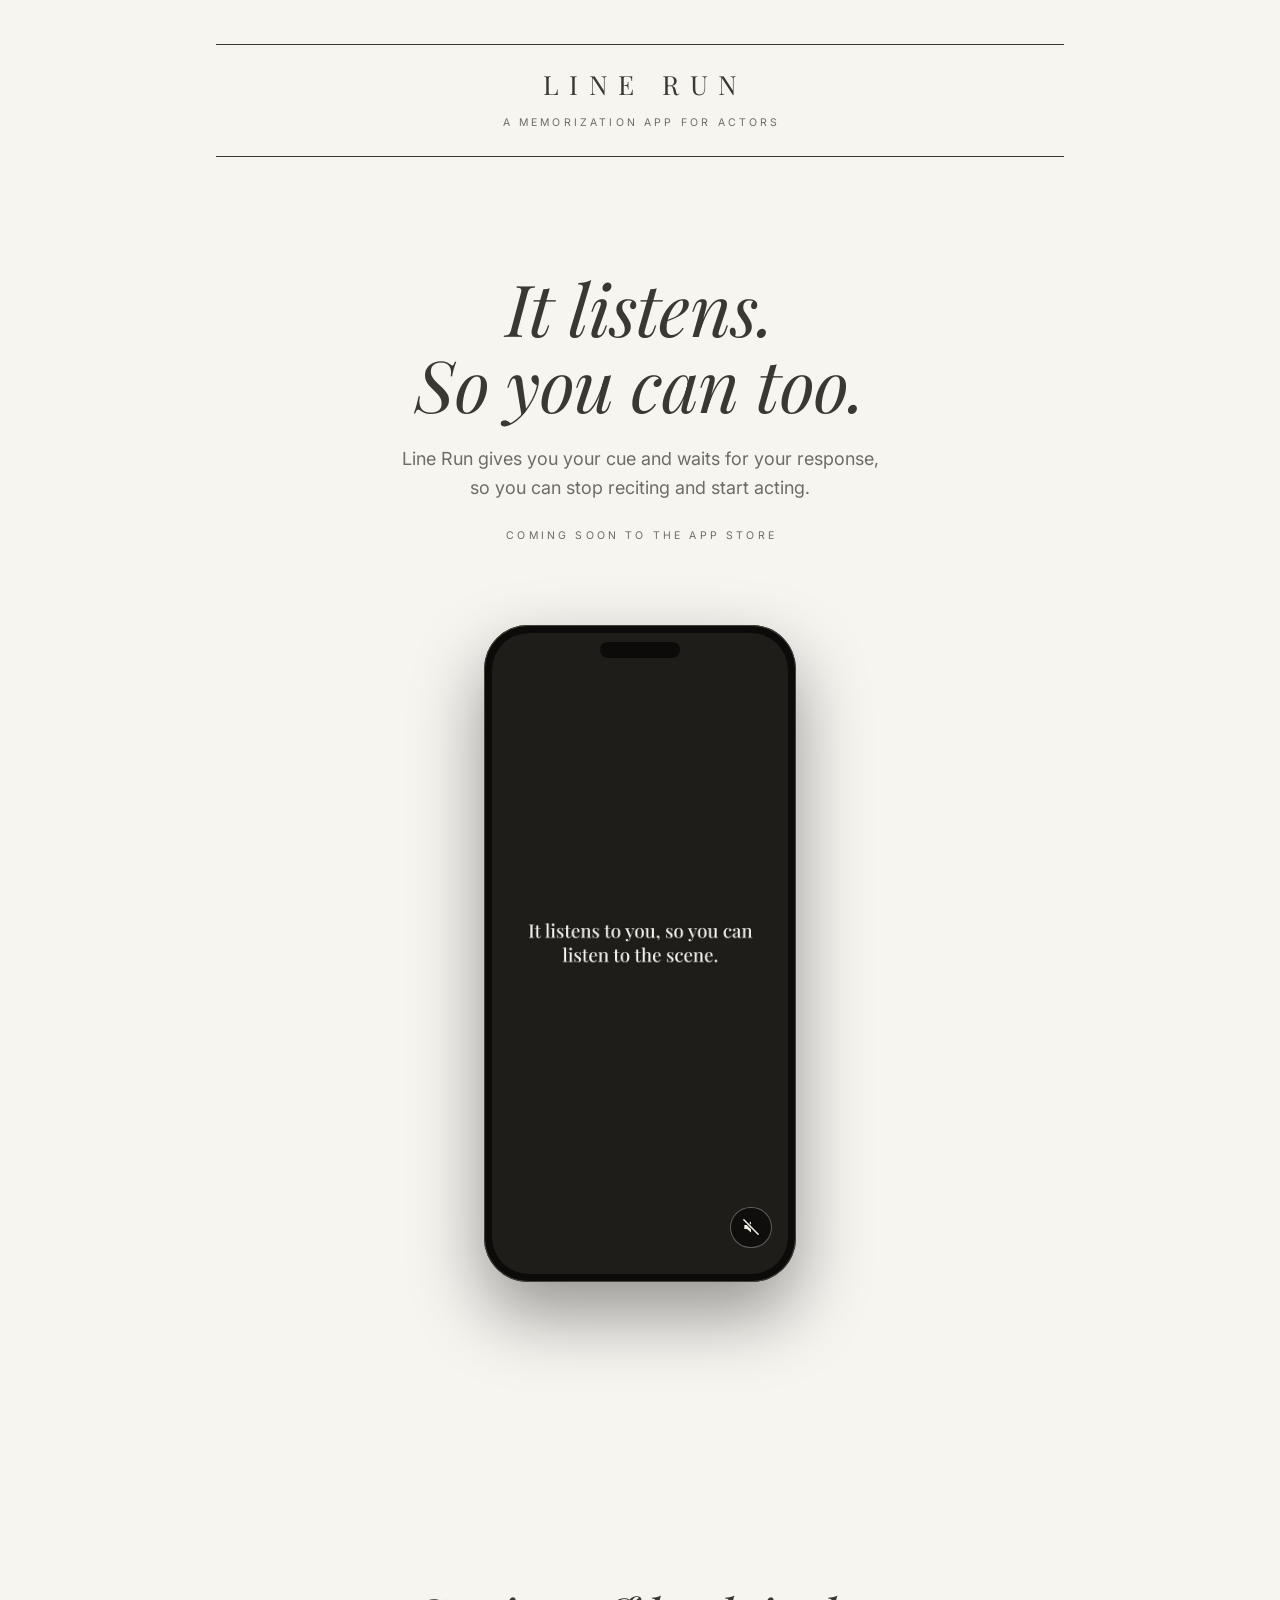
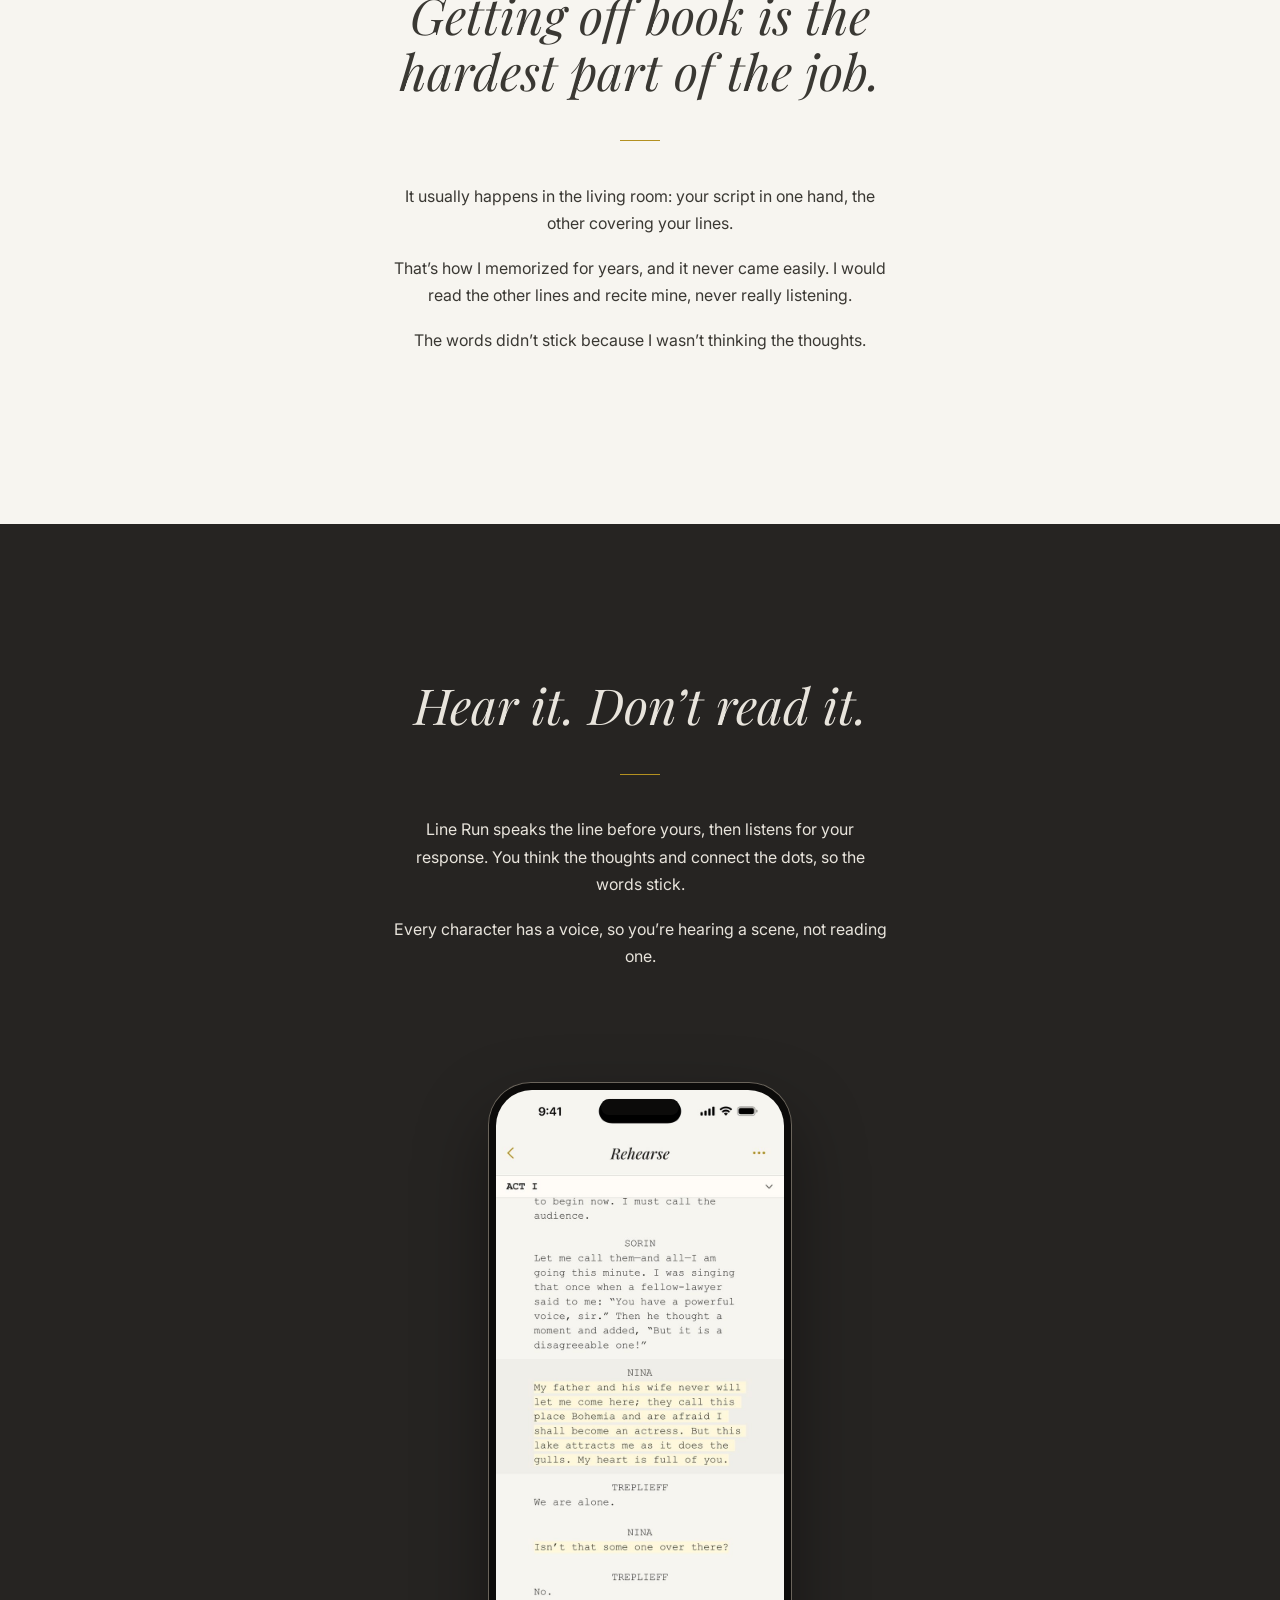
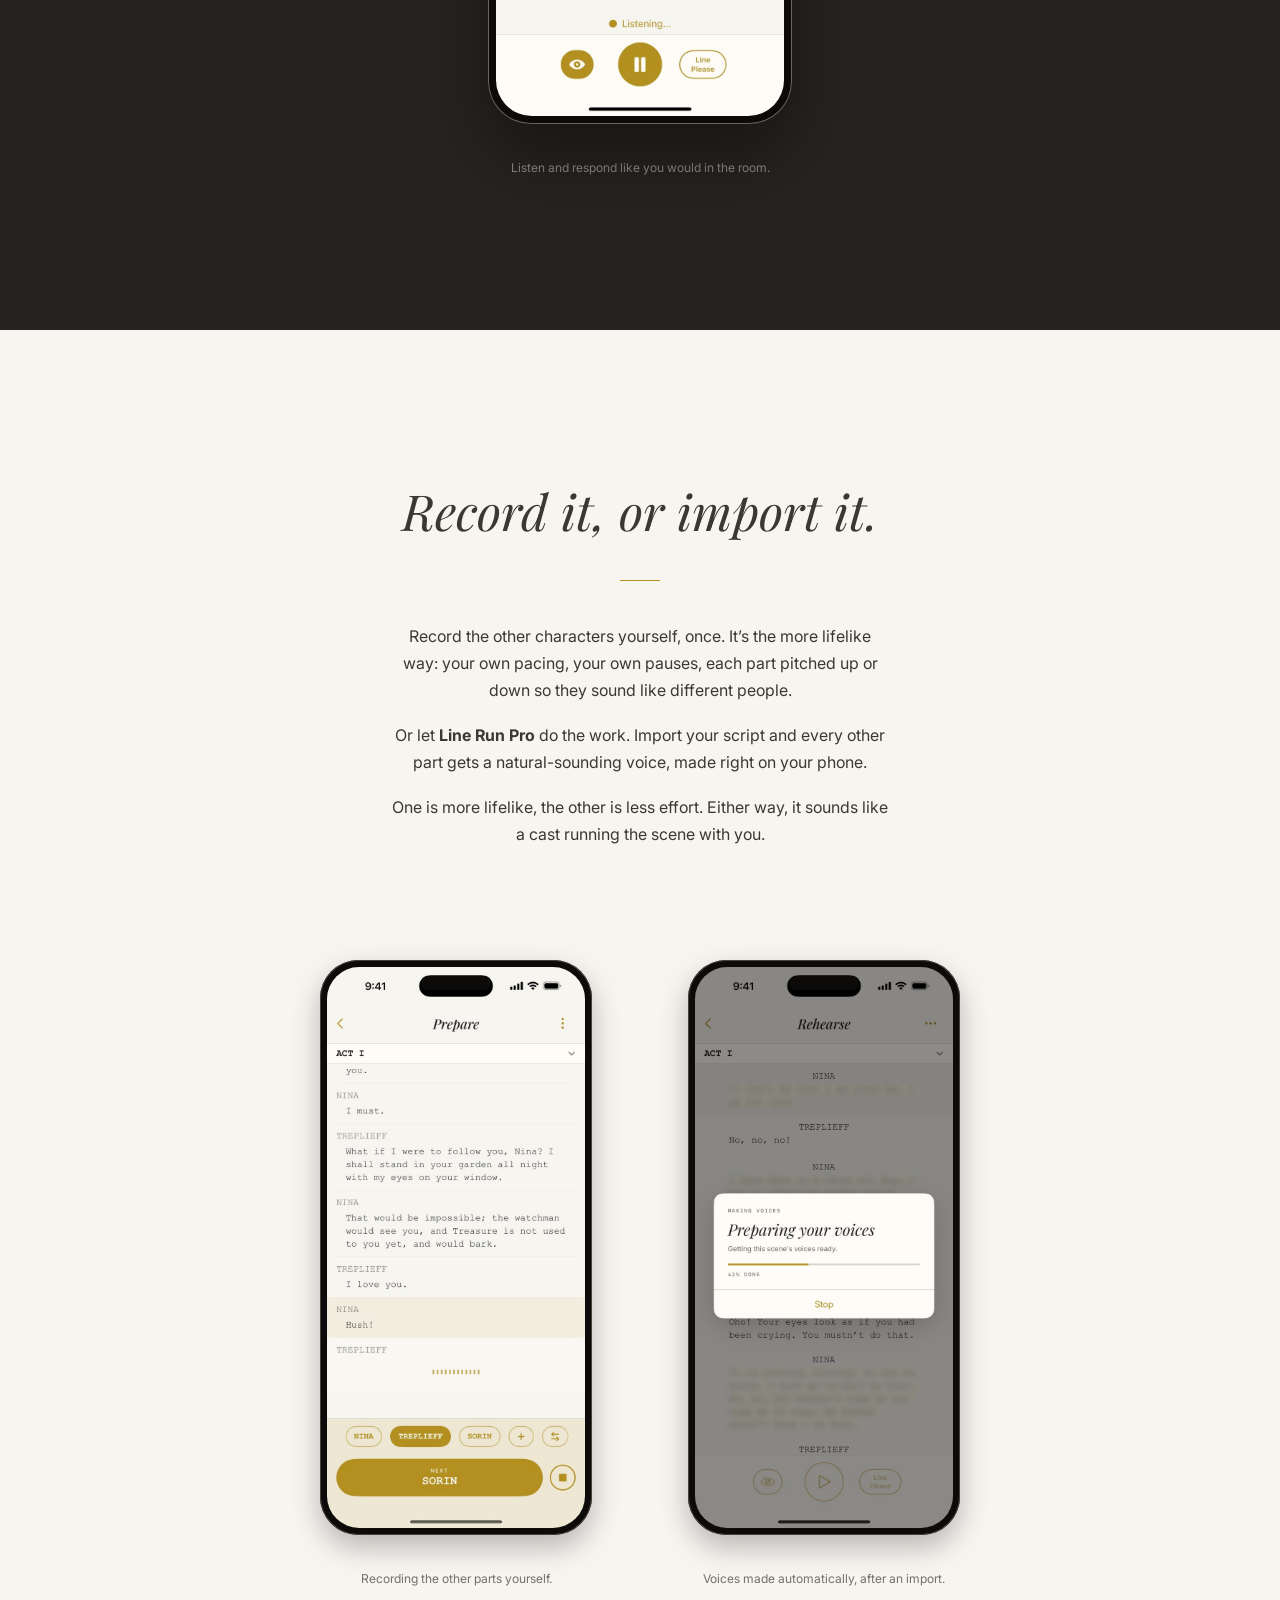
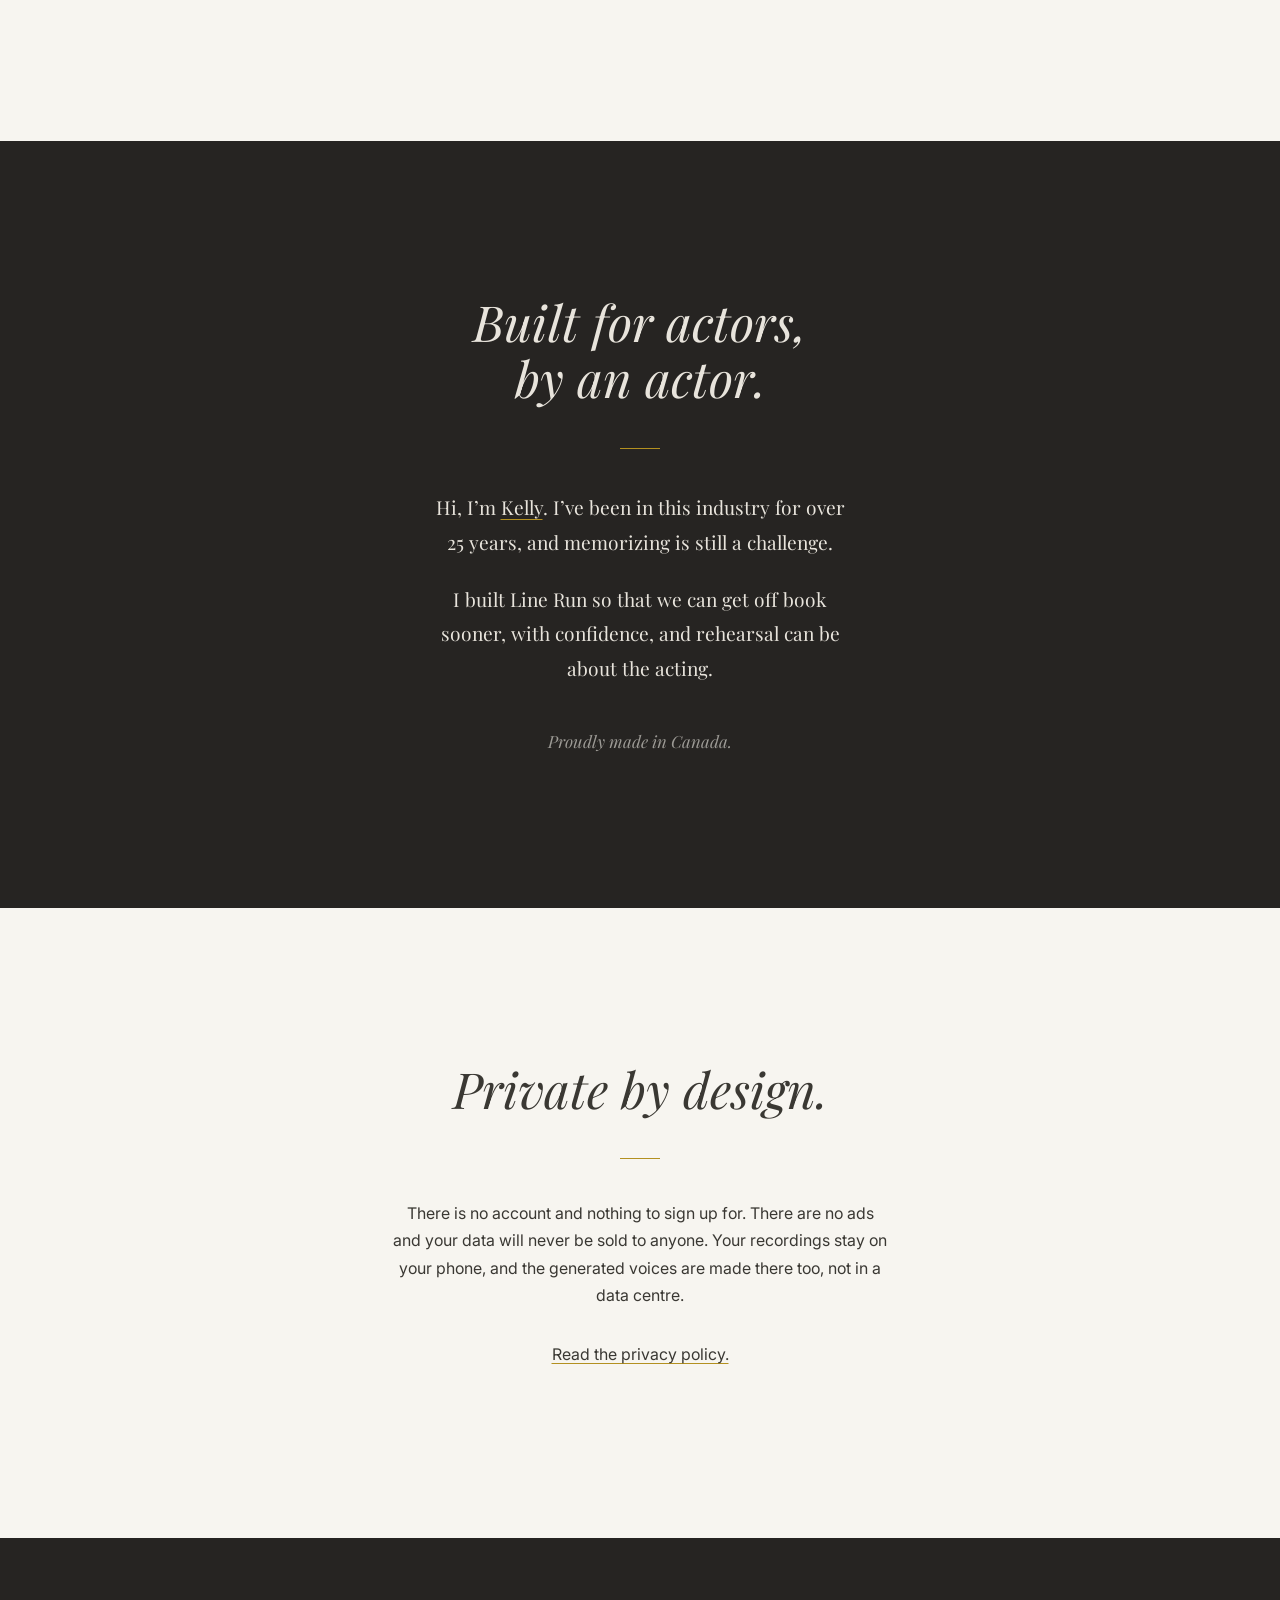
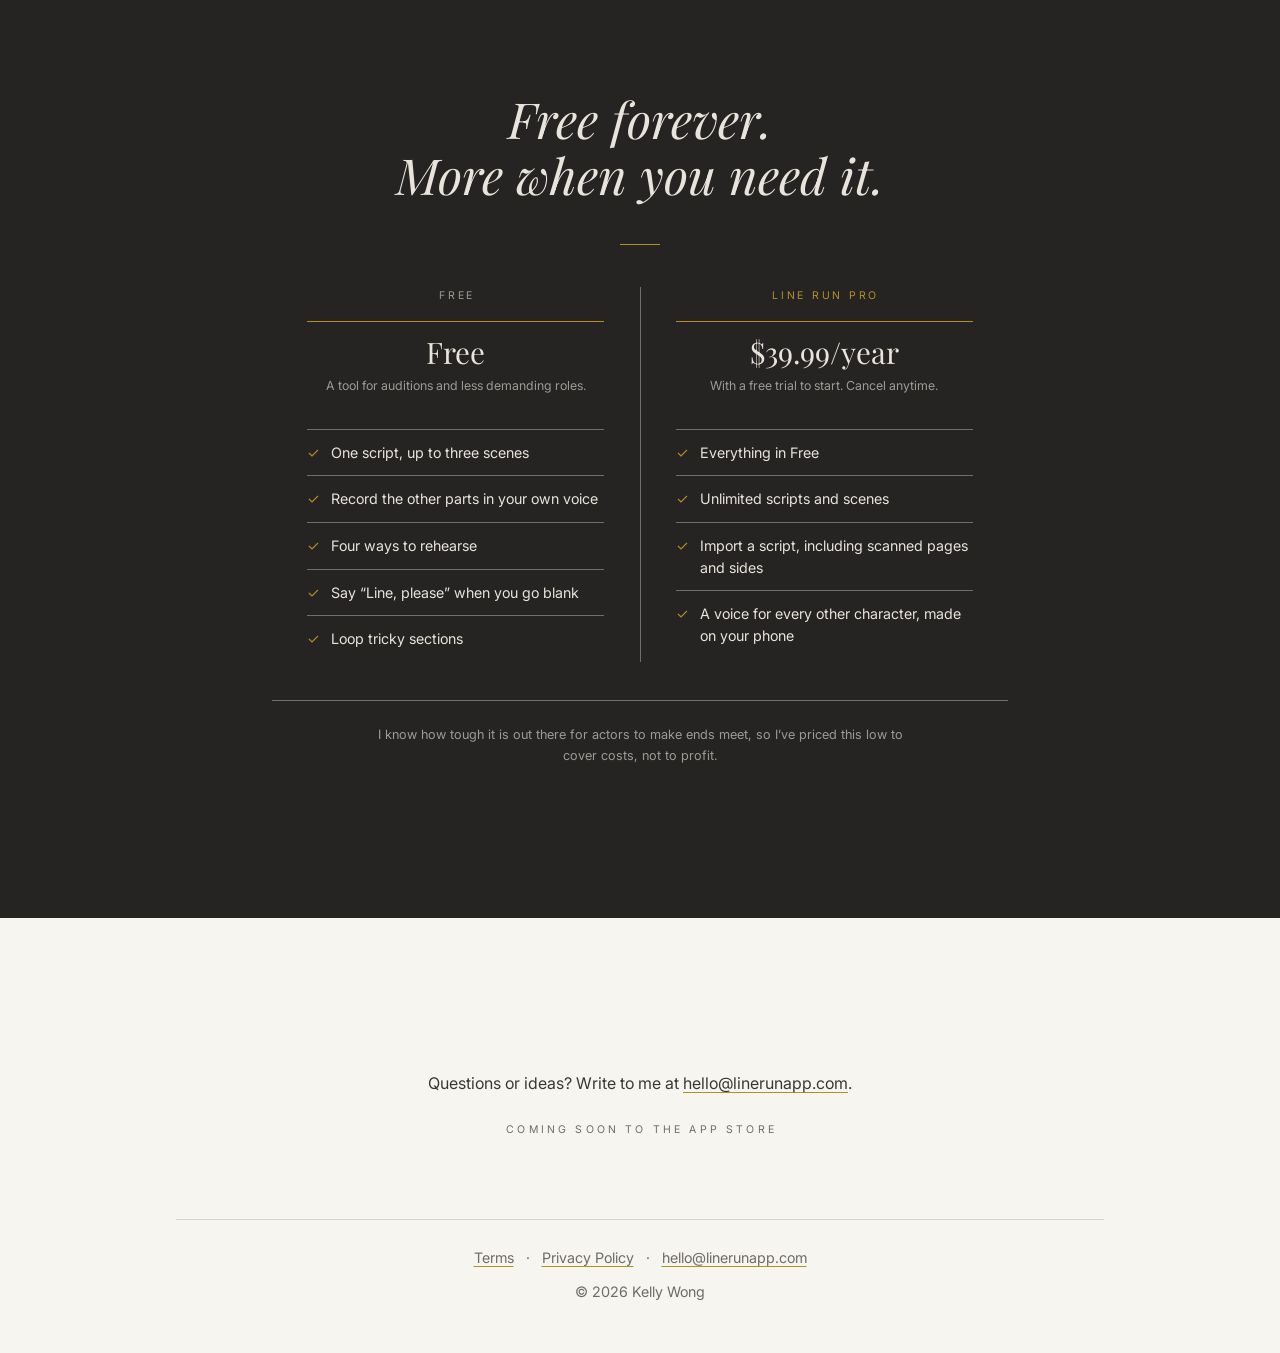
==== index.html @ 8311c4ed "Search Console ownership tag and the site-name tag for Google" ====
<!doctype html>
<html lang="en-CA">
<head>
<meta charset="utf-8">
<meta name="viewport" content="width=device-width, initial-scale=1">
<meta name="color-scheme" content="light">
<title>Line Run - a memorization app for actors</title>
<meta name="description" content="Line Run is a memorization app made by an actor, for actors. Learn lines by hearing the scene, not reading it. Stop reciting, start acting.">
<script type="application/ld+json">{"@context":"https://schema.org","@type":"WebSite","name":"Line Run","url":"https://linerunapp.com/"}</script>
<meta name="google-site-verification" content="qUhs0Te8OjAAsjZoMFMt9fZridKhV7Qu2FVrUiT8SFQ">
<link rel="canonical" href="https://linerunapp.com/">
<meta property="og:type" content="website">
<meta property="og:site_name" content="Line Run">
<meta property="og:title" content="Line Run &#183; a memorization app for actors">
<meta property="og:description" content="Line Run is a memorization app made by an actor, for actors. Learn lines by hearing the scene, not reading it. Stop reciting, start acting.">
<meta property="og:url" content="https://linerunapp.com/">
<meta property="og:image" content="https://linerunapp.com/img/share.jpg">
<meta property="og:image:width" content="1200">
<meta property="og:image:height" content="630">
<meta property="og:image:alt" content="Line Run, a memorization app for actors, beside an iPhone showing the app&#8217;s Rehearse screen with the actor&#8217;s lines marked in gold.">
<meta name="twitter:card" content="summary_large_image">
<link rel="icon" href="favicon.ico" sizes="16x16 32x32 48x48">
<link rel="icon" type="image/png" href="img/icon-32.png" sizes="32x32">
<link rel="apple-touch-icon" href="img/icon-180.png">
<link rel="stylesheet" href="style.css">
</head>
<body class="home">
<div class="wrap">
<header class="site"><div class="page">
<div class="titleblock">
<p class="name">Line Run</p>
<p class="sub">A memorization app for actors</p>
</div>
</div></header>
<main>
<section class="hero" aria-labelledby="h-hero">
<div class="page">
<h1 id="h-hero">It listens.<br>So you can too.</h1>
<p class="lead">Line Run gives you your cue and waits for your response, so you can stop reciting and start acting.</p>
<p class="soon-line soon-store">Coming soon to the App Store</p>
<figure class="film" id="filmfig">
<div class="phone"><span class="island" aria-hidden="true"></span>
<video id="film" poster="img/preview-poster.jpg" width="640" height="1386"
 autoplay muted loop playsinline preload="metadata"
 aria-label="A screen recording of Line Run: the app speaks the other characters&#39; lines, listens while you say yours, and marks your line as it hears it.">
<source src="video/preview.mp4" type="video/mp4">
</video>
<button type="button" class="soundbtn" id="film-sound" data-muted="1" aria-label="Turn sound on"><svg class="spk" viewBox="0 0 24 24" width="20" height="20" aria-hidden="true" focusable="false"><path class="spk-body" d="M4 9.5h3.2L12 5.4v13.2L7.2 14.5H4z"/><path class="spk-wave" d="M15.6 9.2a4 4 0 0 1 0 5.6"/><path class="spk-wave" d="M18.1 6.7a7.5 7.5 0 0 1 0 10.6"/><path class="spk-cut" d="M3.4 3.4L20.6 20.6"/><path class="spk-slash" d="M3.4 3.4L20.6 20.6"/></svg></button>
</div>
</figure>
<script>(function(){var f=document.getElementById('filmfig'),
v=document.getElementById('film'),b=document.getElementById('film-sound');
if(!f||!v||!b)return;
var m=window.matchMedia&&window.matchMedia('(prefers-reduced-motion: reduce)');
if(m&&m.matches){v.autoplay=false;v.loop=false;v.controls=true;
try{v.pause();v.currentTime=0}catch(e){}return;}
f.className+=' has-sound';
b.addEventListener('click',function(){v.muted=!v.muted;
if(!v.muted){var p=v.play();if(p&&p.catch)p.catch(function(){})}
b.setAttribute('data-muted',v.muted?'1':'0');
b.setAttribute('aria-label',v.muted?'Turn sound on':'Turn sound off')});
var on=false;
v.autoplay=false;try{v.pause();v.currentTime=0}catch(e){}
function half(){var r=v.getBoundingClientRect(),h=window.innerHeight||0;
if(!r.height)return false;var seen=Math.min(r.bottom,h)-Math.max(r.top,0);
return seen>0&&seen>=r.height*0.5}
function sync(){if(half()){if(!on){on=true;try{v.currentTime=0}catch(e){}
var p=v.play();if(p&&p.catch)p.catch(function(){})}}
else if(on){on=false;try{v.pause();v.currentTime=0}catch(e){}}}
if(window.IntersectionObserver)new IntersectionObserver(sync,{threshold:[0,0.5,1]}).observe(v);
addEventListener('scroll',sync,{passive:true});
addEventListener('resize',sync,{passive:true});
sync();})();</script>
</div>
</section>
<section class="beat" aria-labelledby="h-heart">
<div class="page">
<h2 id="h-heart">Getting off book is the hardest part of the job.</h2>
<div class="hrule" aria-hidden="true"></div>
<p>It usually happens in the living room: your script in one hand, the other covering your lines.</p>
<p>That&#8217;s how I memorized for years, and it never came easily. I would read the other lines and recite mine, never really listening.</p>
<p>The words didn&#8217;t stick because I wasn&#8217;t thinking the thoughts.</p>
</div>
</section>
<section class="beat stage" aria-labelledby="h-film">
<div class="page">
<h2 id="h-film">Hear it. Don&#8217;t read it.</h2>
<div class="hrule" aria-hidden="true"></div>
<p>Line Run speaks the line before yours, then listens for your response. You think the thoughts and connect the dots, so the words stick.</p>
<p>Every character has a voice, so you&#8217;re hearing a scene, not reading one.</p>
<figure class="bigshot"><div class="phone"><span class="island" aria-hidden="true"></span>
<img src="img/rehearse-light.jpg" alt="Line Run&#39;s Rehearse screen, with the actor&#39;s line marked in gold while the app listens for it." width="720" height="1564" loading="lazy" decoding="async">
</div><figcaption>Listen and respond like you would in the room.</figcaption></figure>
</div>
</section>
<section class="beat" aria-labelledby="h-record">
<div class="page">
<h2 id="h-record">Record it, or import it.</h2>
<div class="hrule" aria-hidden="true"></div>
<p>Record the other characters yourself, once. It&#8217;s the more lifelike way: your own pacing, your own pauses, each part pitched up or down so they sound like different people.</p>
<p>Or let <span class="pname">Line Run Pro</span> do the work. Import your script and every other part gets a natural-sounding voice, made right on your&#160;phone.</p>
<p>One is more lifelike, the other is less effort. Either way, it sounds like a cast running the scene with you.</p>
<div class="shots">
<figure class="shot"><div class="phone"><span class="island" aria-hidden="true"></span>
<img src="img/record-light.jpg" alt="Line Run&#39;s Prepare screen, recording the other characters&#39; lines one at a time in your own voice." width="720" height="1564" loading="lazy" decoding="async">
</div><figcaption>Recording the other parts yourself.</figcaption></figure>
<figure class="shot"><div class="phone"><span class="island" aria-hidden="true"></span>
<img src="img/voices-light.jpg" alt="Line Run making the voices for an imported scene, counting its way through the lines." width="720" height="1564" loading="lazy" decoding="async">
</div><figcaption>Voices made automatically, after an import.</figcaption></figure>
</div>
</div>
</section>
<section class="beat stage maker" aria-labelledby="h-maker">
<div class="page">
<h2 id="h-maker">Built for actors, by an actor.</h2>
<div class="hrule" aria-hidden="true"></div>
<div class="note">
<p>Hi, I&#8217;m <a href="https://kellywo.ng/">Kelly</a>. I&#8217;ve been in this industry for over 25 years, and memorizing is still a challenge.</p>
<p>I built Line Run so that we can get off book sooner, with confidence, and rehearsal can be about the acting.</p>
</div>
<p class="canada">Proudly made in Canada.</p>
</div>
</section>
<section class="beat" aria-labelledby="h-private">
<div class="page">
<h2 id="h-private">Private by design.</h2>
<div class="hrule" aria-hidden="true"></div>
<p>There is no account and nothing to sign up for. There are no ads and your data will never be sold to anyone. Your recordings stay on your phone, and the generated voices are made there too, not in a data centre.</p>
<p class="more"><a href="privacy/">Read the privacy policy.</a></p>
</div>
</section>
<section class="beat stage" aria-labelledby="h-free">
<div class="page">
<h2 id="h-free">Free forever.<br>More when you need it.</h2>
<div class="hrule" aria-hidden="true"></div>
<div class="bill">
<div class="col">
<h3 class="colhead">Free</h3>
<p class="price">Free</p>
<p class="pricesub">A tool for auditions and less demanding roles.</p>
<ul>
<li><b aria-hidden="true">&#10003;</b> One script, up to three scenes</li>
<li><b aria-hidden="true">&#10003;</b> Record the other parts in your own voice</li>
<li><b aria-hidden="true">&#10003;</b> Four ways to rehearse</li>
<li><b aria-hidden="true">&#10003;</b> Say &#8220;Line, please&#8221; when you go blank</li>
<li><b aria-hidden="true">&#10003;</b> Loop tricky sections</li>
</ul>
</div>
<div class="divider" aria-hidden="true"></div>
<div class="col pro">
<h3 class="colhead">Line Run Pro</h3>
<p class="price">$39.99/year</p>
<p class="pricesub">With a free trial to start. Cancel anytime.</p>
<ul>
<li><b aria-hidden="true">&#10003;</b> Everything in Free</li>
<li><b aria-hidden="true">&#10003;</b> Unlimited scripts and scenes</li>
<li><b aria-hidden="true">&#10003;</b> Import a script, including scanned pages and sides</li>
<li><b aria-hidden="true">&#10003;</b> A voice for every other character, made on your phone</li>
</ul>
</div>
<p class="billnote">I know how tough it is out there for actors to make ends meet, so I&#8217;ve priced this low to cover costs, not to profit.</p>
</div>
</div>
</section>
<section class="close">
<div class="page">
<p>Questions or ideas? Write to me at <a href="&#109;&#97;&#105;&#108;&#116;&#111;&#58;&#104;&#101;&#108;&#108;&#111;&#64;&#108;&#105;&#110;&#101;&#114;&#117;&#110;&#97;&#112;&#112;&#46;&#99;&#111;&#109;">&#104;&#101;&#108;&#108;&#111;&#64;&#108;&#105;&#110;&#101;&#114;&#117;&#110;&#97;&#112;&#112;&#46;&#99;&#111;&#109;</a>.</p>
<p class="soon-line soon-store">Coming soon to the App Store</p>
</div>
</section>
</main>
<footer class="site"><div class="page">
  <nav><a href="terms/">Terms</a><span aria-hidden="true">·</span><a href="privacy/">Privacy Policy</a><span aria-hidden="true">·</span><a href="&#109;&#97;&#105;&#108;&#116;&#111;&#58;&#104;&#101;&#108;&#108;&#111;&#64;&#108;&#105;&#110;&#101;&#114;&#117;&#110;&#97;&#112;&#112;&#46;&#99;&#111;&#109;">&#104;&#101;&#108;&#108;&#111;&#64;&#108;&#105;&#110;&#101;&#114;&#117;&#110;&#97;&#112;&#112;&#46;&#99;&#111;&#109;</a></nav>
  <p>© <span id="yr">2026</span> Kelly Wong</p>
  <script>try{document.getElementById('yr').textContent=new Date().getFullYear()}catch(e){}</script>
</div></footer>
</div>
</body>
</html>
---- style.css ----
/* Line Run, set as a theatre programme: centred, printed, symmetrical.
   The app's own palette (AppTheme.swift, goldWarm) and its own two faces,
   served from this site rather than from Google Fonts, so a visitor's browser
   never contacts Google just to read the privacy policy.

   ONE appearance: warm paper, with charcoal stage bands. No dark palette, no
   appearance control, nothing remembered about the visitor. */
@font-face { font-family: "Playfair Display"; src: url("fonts/PlayfairDisplay-Regular.ttf") format("truetype"); font-weight: 400; font-style: normal; font-display: swap; }
@font-face { font-family: "Playfair Display"; src: url("fonts/PlayfairDisplay-Italic.ttf") format("truetype"); font-weight: 400; font-style: italic; font-display: swap; }
@font-face { font-family: "Inter"; src: url("fonts/Inter_18pt-Regular.ttf") format("truetype"); font-weight: 400; font-style: normal; font-display: swap; }
@font-face { font-family: "Inter"; src: url("fonts/Inter_18pt-Italic.ttf") format("truetype"); font-weight: 400; font-style: italic; font-display: swap; }
@font-face { font-family: "Inter"; src: url("fonts/Inter_18pt-Bold.ttf") format("truetype"); font-weight: 700; font-style: normal; font-display: swap; }

:root {
  color-scheme: light;
  --bg: #F7F5F0;      /* background */
  --text: #3A3833;    /* warm dark grey, never black (owner, 2026-09-13) */
  --muted: #6E6C66;   /* secondaryText */
  --rule: #D8D5CC;    /* divider */
  --gold: #B39020;    /* accent: rules, underlines and highlights, never text on paper */
  --bezel-edge: #46423C;
  --caption: #727067; /* the quietest a caption can go and still clear 4.5:1 on paper */
  /* the pacing of the whole page */
  --beat: 9.5rem; --hero: 7rem; --air: 5rem; --gap: 2.6rem;
}

/* The charcoal stage bands, in the app's own dark background colour. Their
   muted grey and their hairlines are lifted so that everything on them still
   clears 4.5:1 for text and 3:1 for the rules that carry structure. */
.stage {
  --bg: #262422; --text: #E8E4DC; --muted: #9C9A95; --rule: #736E65;
  --bezel-edge: #6A645B; --caption: #8E8C86;
  background: #262422; color: #E8E4DC;
}

* { box-sizing: border-box; }
html { -webkit-text-size-adjust: 100%; }
body {
  margin: 0; background: var(--bg); color: var(--text); text-align: center;
  font: 400 1rem/1.7 "Inter", -apple-system, BlinkMacSystemFont, "Helvetica Neue", Arial, sans-serif;
  -webkit-font-smoothing: antialiased;
}
.page { max-width: 58rem; margin: 0 auto; padding: 0 2.5rem; }
@media (max-width: 40rem) { .page { padding: 0 1.25rem; } }

/* ------------------------------------------------------- the title block --
   Two thin rules, the name in widely spaced capitals between them. */
header.site { padding-top: 2.75rem; }
.titleblock { padding: 1.5rem 0; border-top: 1px solid var(--text); border-bottom: 1px solid var(--text); }
.titleblock .name { font-family: "Playfair Display", Georgia, serif; font-size: 1.65rem;
                    letter-spacing: 0.4em; text-transform: uppercase; margin: 0; text-indent: 0.4em;
                    max-width: none; line-height: 1.2; }
.titleblock .name a { color: inherit; text-decoration: none; }
.titleblock .sub { font-size: 0.66rem; letter-spacing: 0.3em; text-transform: uppercase;
                   color: var(--muted); margin: 0.85rem 0 0; text-indent: 0.3em; max-width: none; }

/* --------------------------------------------------------- the type scale */
h1 { font-family: "Playfair Display", Georgia, serif; font-style: italic; font-weight: 400;
     font-size: clamp(2.5rem, 5.6vw, 4.6rem); line-height: 1.06; letter-spacing: -0.01em;
     margin: 0 auto 1.5rem; max-width: 18ch; overflow-wrap: break-word; }
h2 { font-family: "Playfair Display", Georgia, serif; font-style: italic; font-weight: 400;
     font-size: clamp(1.85rem, 4vw, 3.1rem); line-height: 1.14;
     margin: 0 auto var(--gap); max-width: 18ch; overflow-wrap: break-word; text-wrap: balance; }
h3 { font-weight: 700; font-size: 1rem; margin: 2.2rem 0 0.5rem; }
.lead { font-size: 1.125rem; line-height: 1.6; color: var(--muted); margin: 0 auto; max-width: 30rem; }
p { margin: 0 auto 1.1rem; max-width: 31rem; }
strong { font-weight: 700; }
hr { border: 0; height: 1px; background: var(--rule); margin: 3rem auto; }
ul { padding-left: 1.2rem; margin: 0 0 1rem; }
li { margin: 0.5rem 0; }
li::marker { color: var(--gold); }
a { color: inherit; text-decoration: underline; text-decoration-color: var(--gold);
    text-decoration-thickness: 1px; text-underline-offset: 0.2em; }
a:hover { text-decoration-thickness: 2px; }
a:focus-visible { outline: 2px solid var(--text); outline-offset: 3px; }

/* Long reading is left-aligned inside a centred column. Centring is for the
   title block, the headings, the short leads and the pull quote. */
.read { max-width: 31rem; margin: 0 auto; text-align: left; }
.read p { max-width: none; }

/* The short gold rule now sits under the heading, with room around it. */
.hrule { width: 2.5rem; height: 1px; background: var(--gold); margin: 0 auto var(--gap); }

/* ---------------------------------------------------------- the home page */
.home main > section { padding: var(--beat) 0; }
.home main > .hero { padding: var(--hero) 0 var(--beat); }
.home main > .close { padding: var(--beat) 0 0; }

/* Apple's badge, at its own proportion, with clear space around it. */
.badge { margin: 2.75rem auto 0; max-width: none; line-height: 0; }
.badge a { display: inline-block; text-decoration: none; padding: 0.75rem; margin: -0.75rem; }
.badge a:focus-visible { outline: 2px solid var(--text); outline-offset: 0; }
.badge img { display: block; height: 3rem; width: auto; }
.badge-end { margin-top: 1.4rem; }
.getline { margin: 3.5rem auto 0; color: var(--muted); font-size: 0.95rem; }
.soon-line { font-size: 0.66rem; letter-spacing: 0.3em; text-transform: uppercase;
             color: var(--muted); text-indent: 0.3em; margin: 1.5rem auto 0; max-width: none; }

/* ------------------------------------------------------------- the phone --
   A bezel, a rounded screen and a dynamic island, all drawn in CSS. */
.phone {
  /* ONE number drives the whole device, so the bezel, the corner radius and the
     notch scale together and never distort. The fractions are the old fixed
     sizes divided by the old 19.5rem width. */
  --pw: min(19.5rem, calc(100vw - 3rem));
  position: relative; width: var(--pw); margin: 0 auto;
  padding: calc(var(--pw) * 0.0256);
  border-radius: calc(var(--pw) * 0.1410);
  background: #0C0B0A;
  box-shadow: inset 0 0 0 1px var(--bezel-edge), 0 2rem 4.5rem rgba(0, 0, 0, 0.4);
}
.phone video, .phone img { display: block; width: 100%; height: auto;
                           border-radius: calc(var(--pw) * 0.1180); background: #000; }
.phone .island { position: absolute; left: 50%; transform: translateX(-50%); z-index: 2;
                 top: calc(var(--pw) * 0.0564); width: calc(var(--pw) * 0.2564);
                 height: calc(var(--pw) * 0.0513); border-radius: calc(var(--pw) * 0.0513);
                 background: #0C0B0A; }
/* The film is never taller than the window it is being watched in. A phone of
   width W stands 2.107 W tall, so the height left over decides the width, and
   10rem of that height is kept back as breathing room above and below. */
.film .phone { --pw: max(9rem, min(19.5rem, calc(100vw - 3rem), calc((100vh - 10rem) / 2.107)));
               --pw: max(9rem, min(19.5rem, calc(100vw - 3rem), calc((100svh - 10rem) / 2.107))); }
.film { margin: var(--air) auto 0; }
.bigshot { margin: 7rem auto 0; }
.bigshot .phone { --pw: min(19rem, calc(100vw - 3rem)); }

/* The sound control sits on the film itself, lower right. It is dark enough to
   stay legible over any frame behind it. */
.soundbtn { display: none; position: absolute; z-index: 3;
            right: calc(var(--pw) * 0.0769); bottom: calc(var(--pw) * 0.1077);
            width: 2.6rem; height: 2.6rem; border-radius: 50%; padding: 0; cursor: pointer;
            align-items: center; justify-content: center;
            background: rgba(12, 11, 10, 0.78); border: 1px solid rgba(242, 239, 232, 0.35);
            color: #F2EFE8; }
.has-sound .soundbtn { display: flex; }
.soundbtn:hover { background: rgba(12, 11, 10, 0.9); border-color: rgba(242, 239, 232, 0.6); }
.soundbtn:focus-visible { outline: 2px solid #F2EFE8; outline-offset: 3px; }
.spk { display: block; }
.spk-body { fill: currentColor; }
.spk-wave, .spk-slash { fill: none; stroke: currentColor; stroke-width: 1.8; stroke-linecap: round; }
/* a dark stroke under the slash, so the line stays separate from the speaker */
.spk-cut { fill: none; stroke: rgba(12, 11, 10, 0.95); stroke-width: 4; stroke-linecap: round; }
.soundbtn[data-muted="1"] .spk-wave { display: none; }
.soundbtn[data-muted="0"] .spk-slash, .soundbtn[data-muted="0"] .spk-cut { display: none; }

/* ------------------------------------------------------- the app screens -- */
.shots { display: grid; grid-template-columns: 1fr 1fr; gap: 4rem; max-width: 42rem;
         margin: 7rem auto 0; }
.shot figcaption, .bigshot figcaption { margin-top: 2.2rem; font-size: 0.76rem;
                   line-height: 1.55; color: var(--caption); text-align: center; }
.shot { margin: 0; }
.shot .phone { --pw: min(17rem, calc(50vw - 4rem));
                /* A smaller phone needs a smaller shadow: the full-size one reached
                   down into the caption (owner, 2026-09-21). */
                box-shadow: inset 0 0 0 1px var(--bezel-edge),
                            0 0.75rem 1.8rem rgba(0, 0, 0, 0.26); }

/* A product name inside a sentence, in bold body text (owner, 2026-09-21).
   This is the one thing on the page that pulls Inter's bold weight. */
.pname { font-weight: 700; }

/* ----------------------------------------------------------- the note ---
   Kelly's note: the display serif upright, a little larger than the body,
   generously spaced and centred. */
.note { max-width: 27rem; margin: 0 auto; padding: 0 0.5rem;
        font-family: "Playfair Display", Georgia, serif; font-style: normal;
        font-size: 1.2rem; line-height: 1.8; color: var(--text); }
.note p { max-width: none; margin: 0 0 1.4rem; }
.note p:last-child { margin-bottom: 0; }
.canada { font-family: "Playfair Display", Georgia, serif; font-style: italic;
          color: var(--muted); font-size: 1.05rem; margin: 2.6rem auto 0; }
.more { margin-top: 2rem; }

/* --------------------------------------------------------------- the bill */
.bill { display: grid; grid-template-columns: 1fr 1px 1fr; max-width: 46rem;
        margin: 0 auto; text-align: left; }
.bill .divider { background: var(--rule); }
.bill .col { padding: 0 2.2rem; }
.bill .colhead { font-family: "Inter", -apple-system, BlinkMacSystemFont, "Helvetica Neue", Arial, sans-serif;
                 font-weight: 400; font-size: 0.66rem; letter-spacing: 0.26em; text-transform: uppercase;
                 color: var(--muted); text-align: center; text-indent: 0.26em;
                 padding-bottom: 1rem; border-bottom: 1px solid var(--gold); margin: 0 0 0.9rem; }
.bill .col.pro .colhead { color: var(--gold); }
/* A price reads as a fact, so it is upright, not italic. */
.bill .price { font-family: "Playfair Display", Georgia, serif; font-style: normal; font-size: 1.85rem;
               line-height: 1.1; color: var(--text); text-align: center; margin: 0 0 0.5rem; max-width: none; }
.bill .pricesub { font-size: 0.78rem; line-height: 1.5; color: var(--muted); text-align: center;
                  margin: 0 0 0.9rem; max-width: none; min-height: 2.35rem; }
.bill ul { list-style: none; padding: 0; margin: 0; }
.bill li { display: flex; gap: 0.7rem; padding: 0.75rem 0; border-top: 1px solid var(--rule);
           color: var(--text); font-size: 0.9rem; line-height: 1.5; margin: 0; }
.bill li b { color: var(--gold); font-weight: 400; flex: none; }
/* The note about the price belongs to the table, not beside it. */
.bill .billnote { grid-column: 1 / -1; border-top: 1px solid var(--rule); max-width: none;
                  margin: 2.4rem 0 0; padding: 1.5rem 6rem 0; text-align: center;
                  font-size: 0.8rem; line-height: 1.6; color: var(--muted); }

/* ------------------------------------------------------- the legal pages --
   The same printed masthead, then an ordinary left-aligned document. */
.doc { max-width: 45rem; text-align: left; padding-top: 4rem; padding-bottom: 1rem; }
.doc h1 { font-size: clamp(2.1rem, 5vw, 3.2rem); max-width: none; text-align: center;
          margin: 0 auto 1.6rem; }
.doc .meta { font-size: 0.66rem; letter-spacing: 0.3em; text-transform: uppercase; color: var(--muted);
             text-indent: 0.3em; text-align: center; margin: 0 auto 3.5rem; padding-top: 1.3rem;
             max-width: none; position: relative; }
.doc .meta::before { content: ""; position: absolute; top: 0; left: 50%; transform: translateX(-50%);
                     width: 2.5rem; height: 1px; background: var(--gold); }
.doc h2 { font-style: normal; font-size: 1.55rem; line-height: 1.3; text-align: left;
          max-width: none; margin: 3.2rem 0 0.9rem; }
.doc h3 { margin: 2.2rem 0 0.5rem; }
.doc p, .doc ul, .doc li { max-width: none; margin-left: 0; margin-right: 0; }

/* ------------------------------------------------------------- the footer */
footer.site { margin-top: 5rem; padding-bottom: 3rem; font-size: 0.9rem; color: var(--muted); }
footer.site .page { border-top: 1px solid var(--rule); padding-top: 1.6rem; }
footer.site nav { display: flex; flex-wrap: wrap; gap: 0.4rem 0.75rem; justify-content: center;
                  margin-bottom: 0.6rem; }
footer.site p { margin: 0; max-width: none; }

@media (max-width: 47.5rem) {
  .bill { grid-template-columns: 1fr; max-width: 31rem; }
  .bill .divider { height: 1px; margin: 2.6rem 0; }
  .bill .col { padding: 0; }
  .bill .billnote { padding-left: 0; padding-right: 0; }
}
@media (max-width: 40rem) {
  /* On a phone the body was crowding the headings (owner, 2026-09-21). */
  body { font-size: 0.9375rem; }
  .lead { font-size: 1.0625rem; }
  .note { font-size: 1.05rem; line-height: 1.75; padding: 0 1.5rem; }
}
@media (max-width: 34rem) {
  .shots { grid-template-columns: 1fr; gap: 3.5rem; max-width: 19rem; }
  .shot .phone { --pw: min(17rem, calc(100vw - 3rem)); }
}

/* A visitor who has asked their device for less movement gets the film's
   poster with an ordinary play control, and no sound button over it. */
@media (prefers-reduced-motion: reduce) {
  .soundbtn { display: none !important; }
}
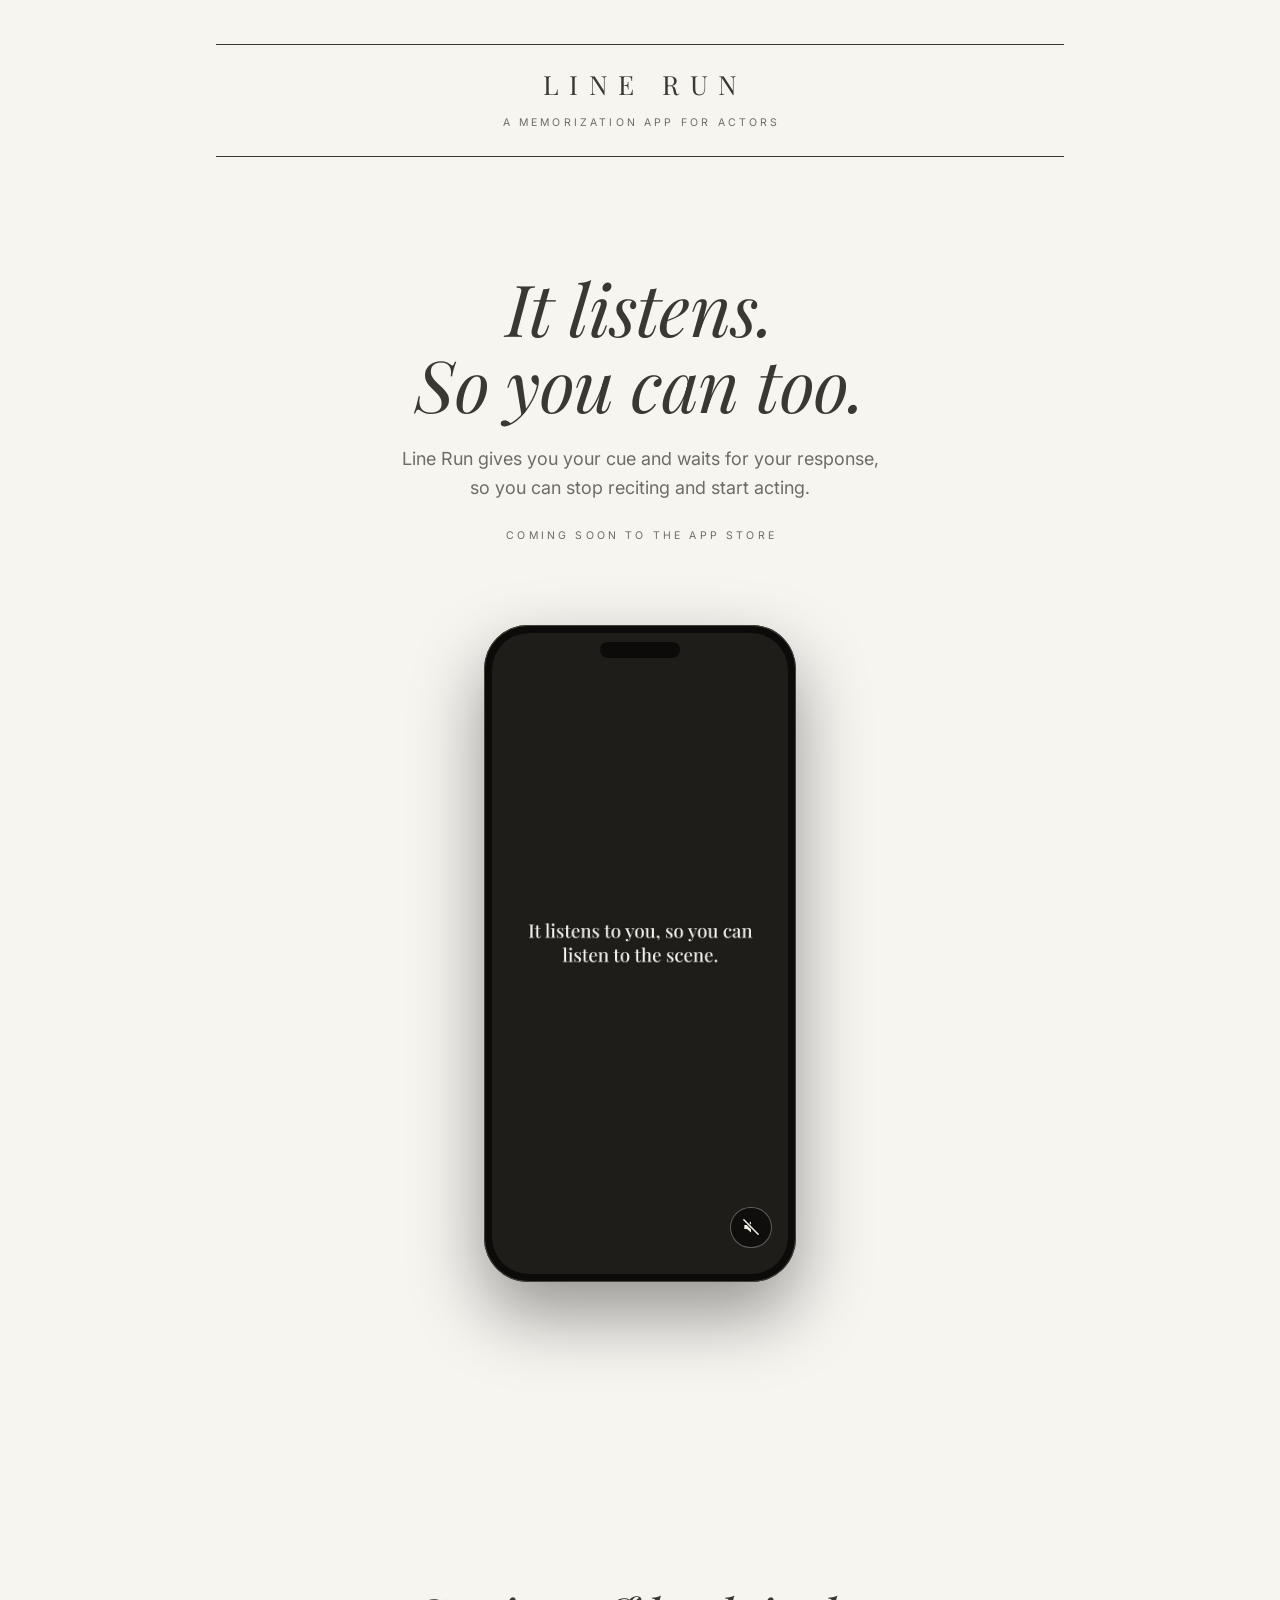
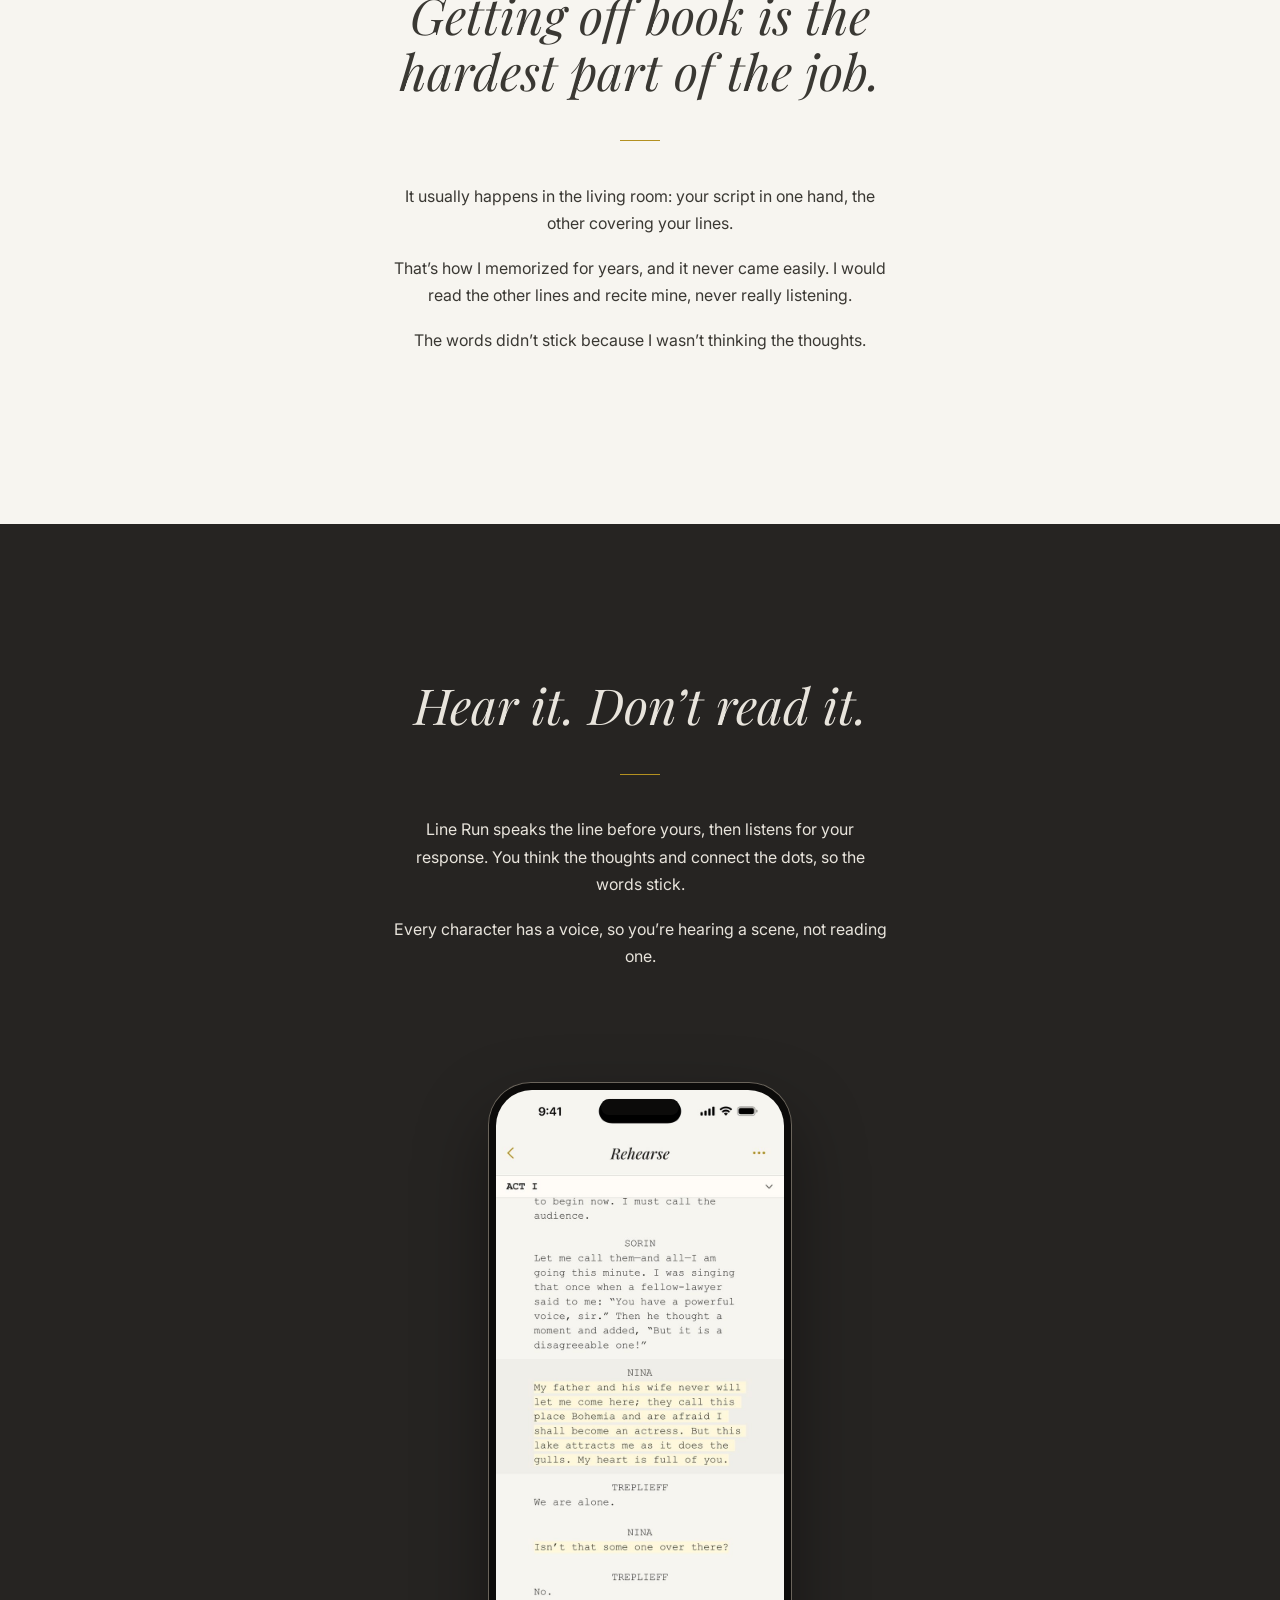
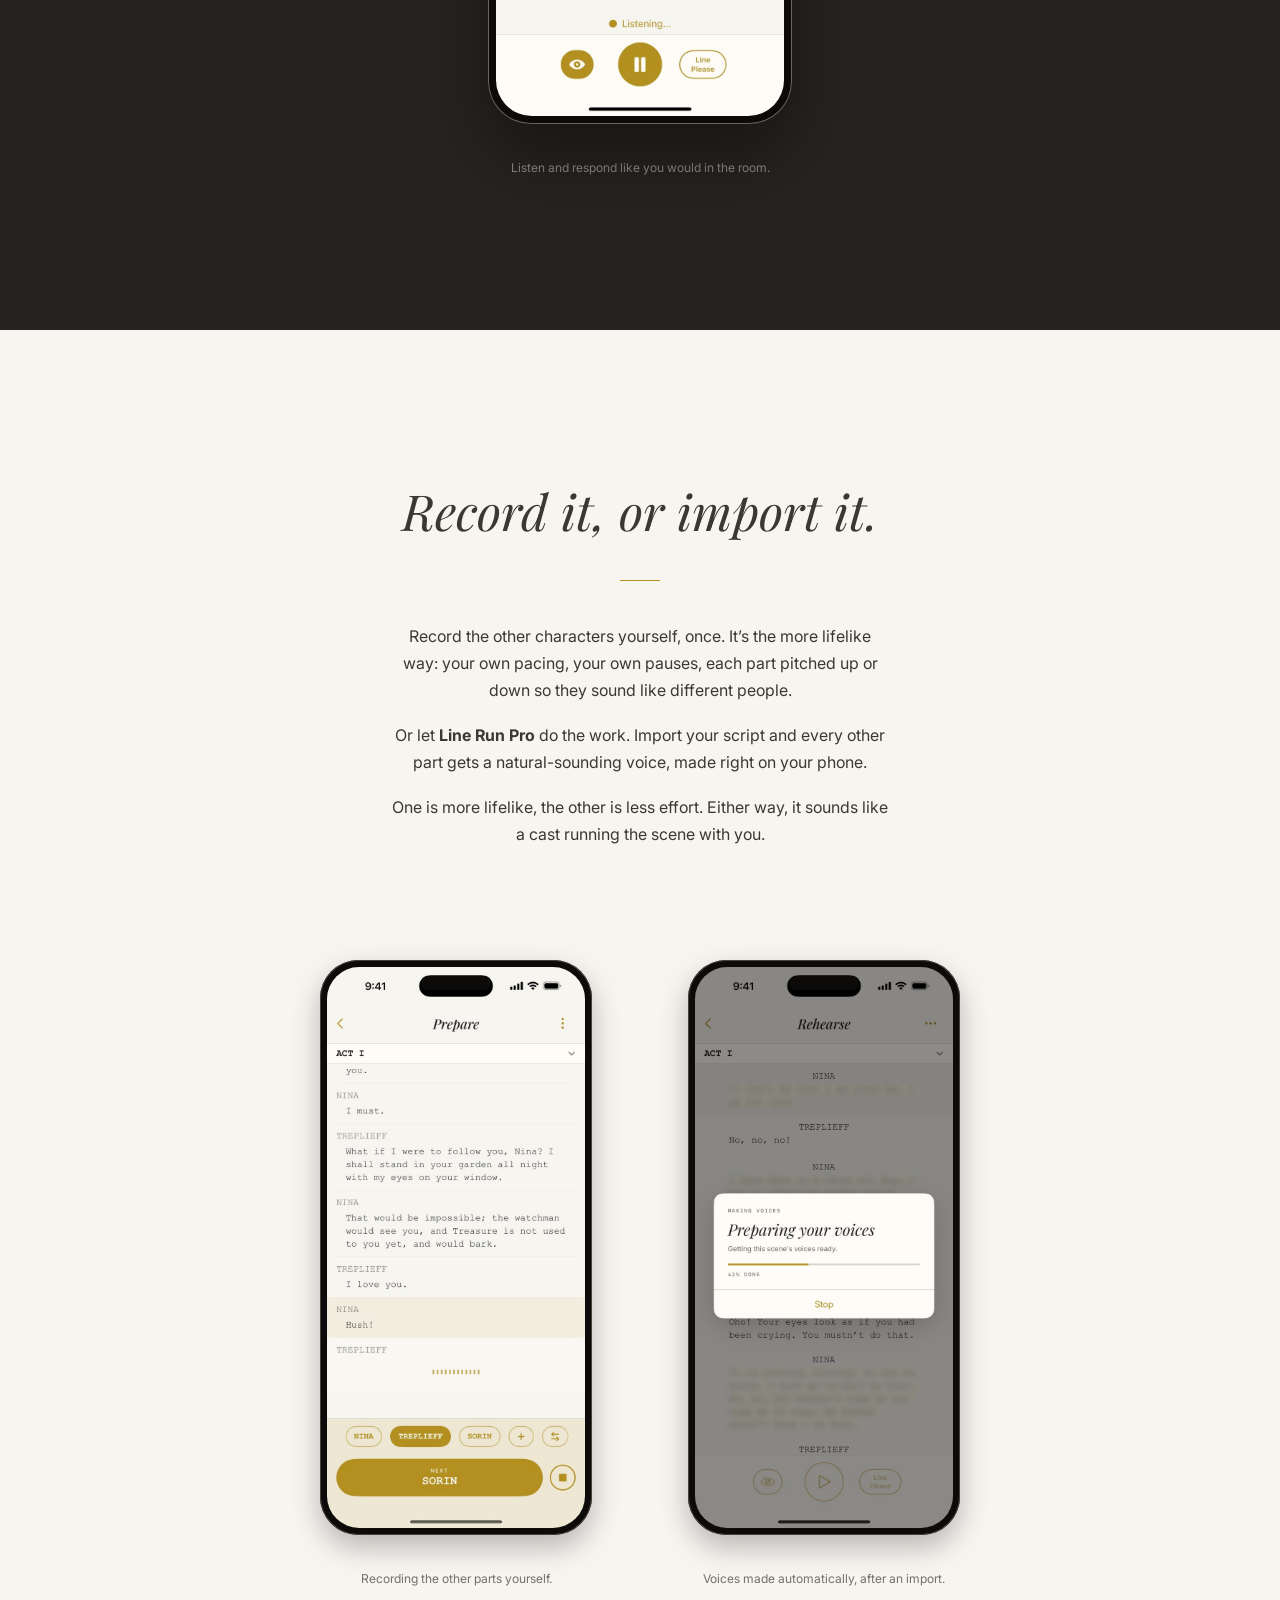
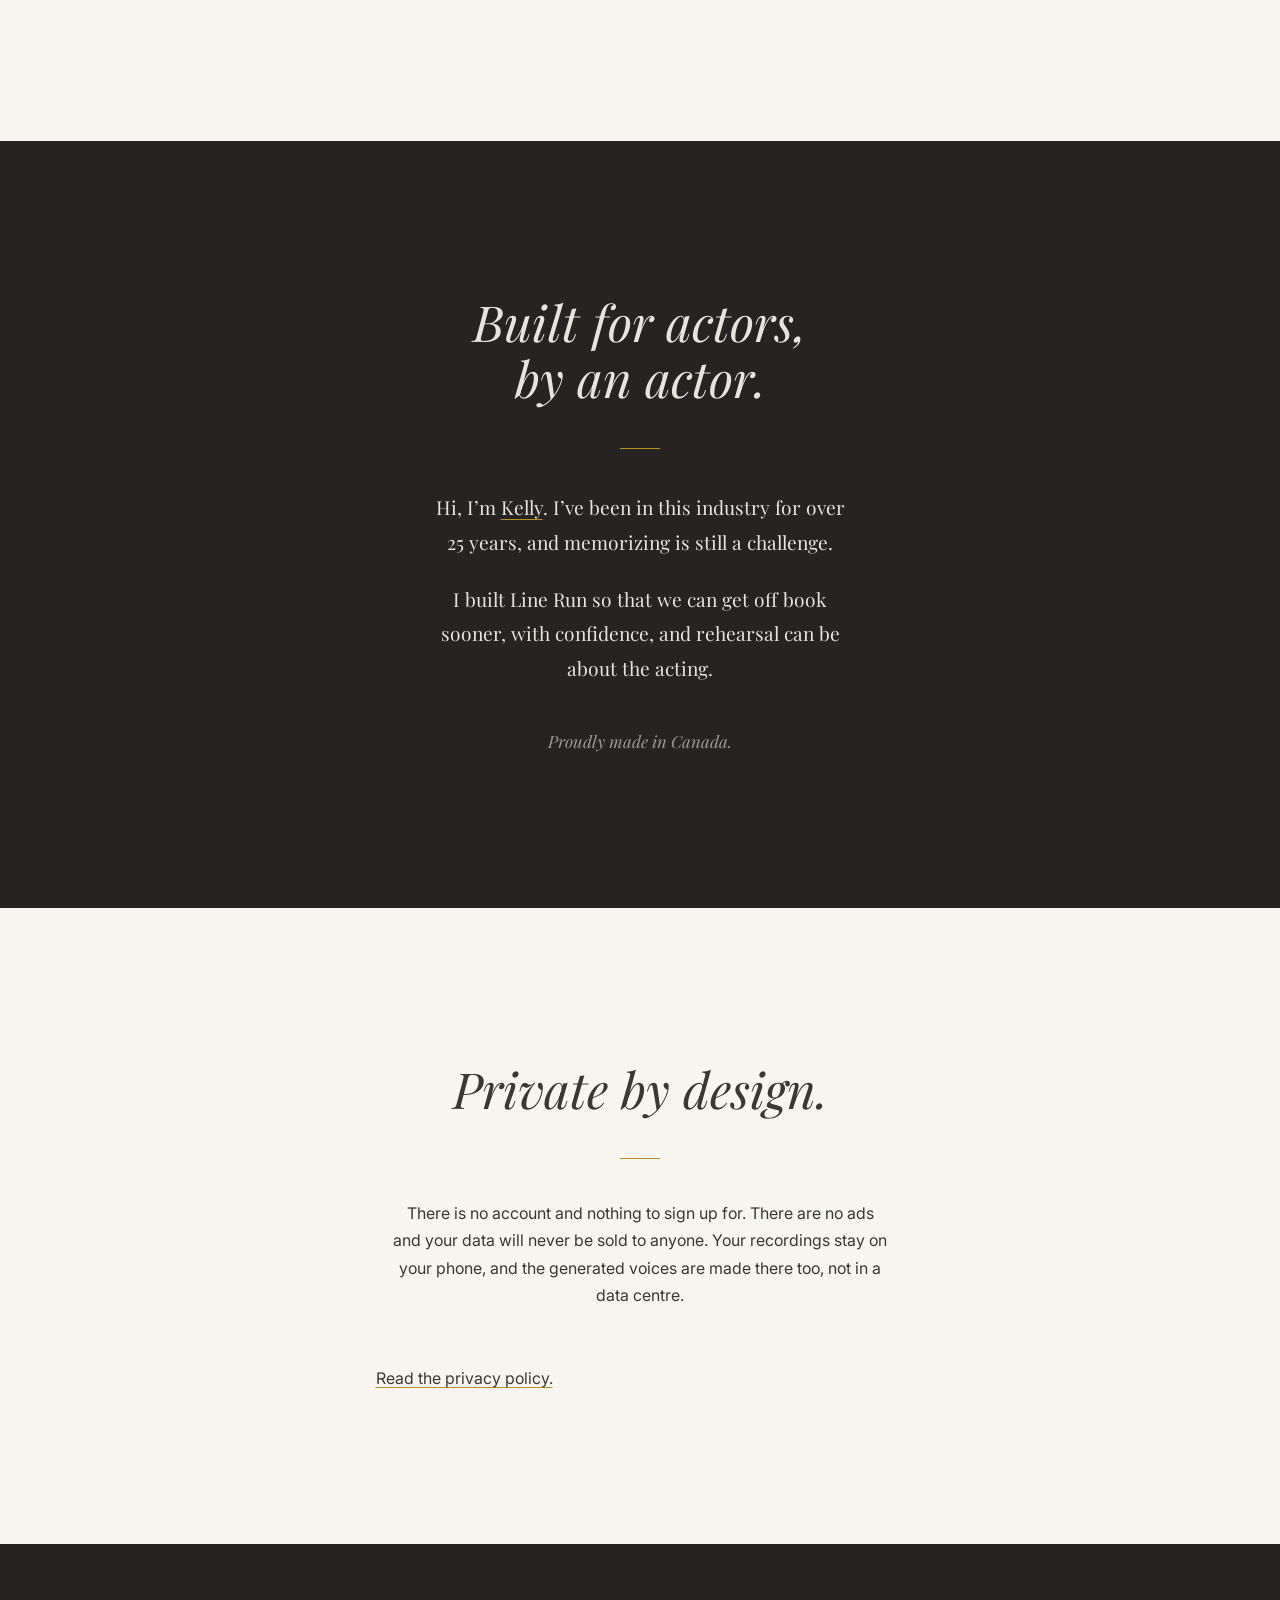
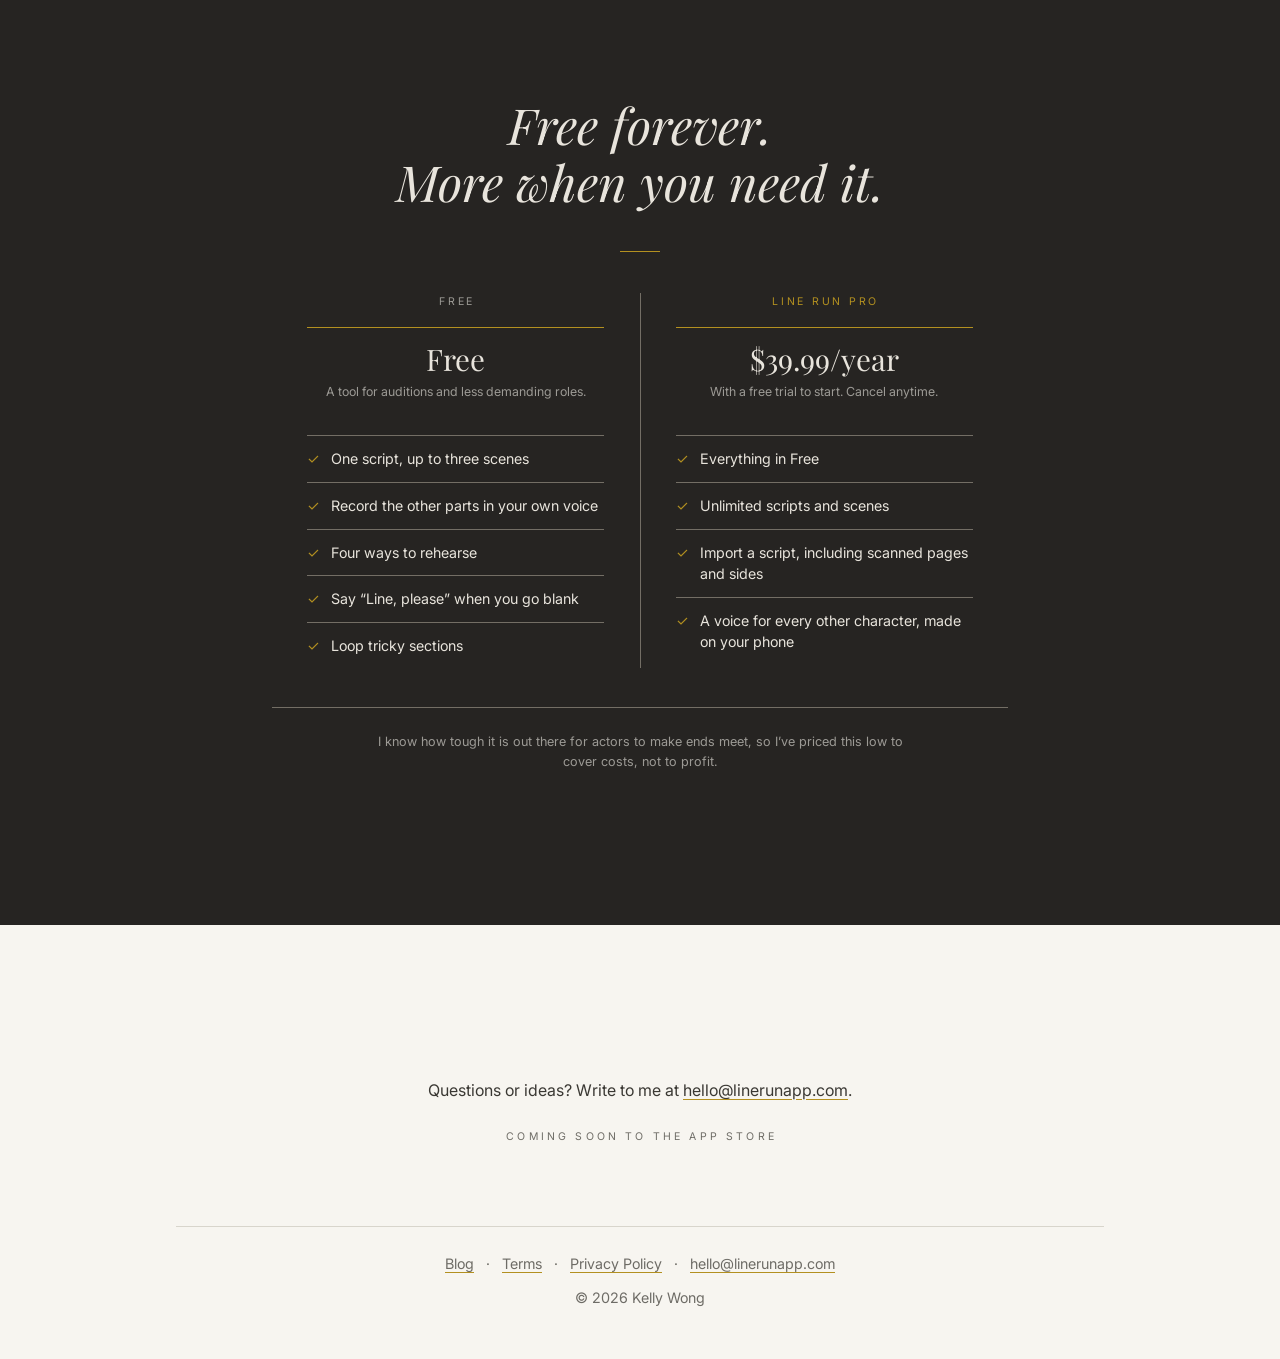
==== commit ec44edc6: "The blog, Notes on learning lines, with its first post; Blog link in the footer" ====
--- a/index.html
+++ b/index.html
@@ -170,7 +170,7 @@
 </section>
 </main>
 <footer class="site"><div class="page">
-  <nav><a href="terms/">Terms</a><span aria-hidden="true">·</span><a href="privacy/">Privacy Policy</a><span aria-hidden="true">·</span><a href="&#109;&#97;&#105;&#108;&#116;&#111;&#58;&#104;&#101;&#108;&#108;&#111;&#64;&#108;&#105;&#110;&#101;&#114;&#117;&#110;&#97;&#112;&#112;&#46;&#99;&#111;&#109;">&#104;&#101;&#108;&#108;&#111;&#64;&#108;&#105;&#110;&#101;&#114;&#117;&#110;&#97;&#112;&#112;&#46;&#99;&#111;&#109;</a></nav>
+  <nav><a href="blog/">Blog</a><span aria-hidden="true">·</span><a href="terms/">Terms</a><span aria-hidden="true">·</span><a href="privacy/">Privacy Policy</a><span aria-hidden="true">·</span><a href="&#109;&#97;&#105;&#108;&#116;&#111;&#58;&#104;&#101;&#108;&#108;&#111;&#64;&#108;&#105;&#110;&#101;&#114;&#117;&#110;&#97;&#112;&#112;&#46;&#99;&#111;&#109;">&#104;&#101;&#108;&#108;&#111;&#64;&#108;&#105;&#110;&#101;&#114;&#117;&#110;&#97;&#112;&#112;&#46;&#99;&#111;&#109;</a></nav>
   <p>© <span id="yr">2026</span> Kelly Wong</p>
   <script>try{document.getElementById('yr').textContent=new Date().getFullYear()}catch(e){}</script>
 </div></footer>
--- a/style.css
+++ b/style.css
@@ -240,3 +240,66 @@
 @media (prefers-reduced-motion: reduce) {
   .soundbtn { display: none !important; }
 }
+
+/* ---------------------------------------------------------------- the blog --
+   Owner, 2026-09-25: direction A (the index title at the home page's size, gold
+   rule under it) with a large first letter on each post, once, never repeated. */
+.blog { max-width: 38rem; text-align: left; padding-top: 4rem; }
+.blog .kicker { font-size: 0.66rem; letter-spacing: 0.3em; text-transform: uppercase; color: var(--muted);
+                text-indent: 0.3em; text-align: center; margin: 0 auto 1.4rem; max-width: none; }
+.blog .kicker a { text-decoration: none; color: inherit; }
+.blog .kicker a:hover { text-decoration: underline; text-decoration-color: var(--gold); }
+.blog h1 { font-size: clamp(2.1rem, 5vw, 3.1rem); line-height: 1.12; max-width: 22ch; text-align: center;
+           margin: 0 auto 1.6rem; text-wrap: balance; }
+.blog .meta { font-size: 0.66rem; letter-spacing: 0.3em; text-transform: uppercase; color: var(--muted);
+              text-indent: 0.3em; text-align: center; margin: 0 auto 3.2rem; padding-top: 1.3rem;
+              max-width: none; position: relative; }
+.blog .meta::before { content: ""; position: absolute; top: 0; left: 50%; transform: translateX(-50%);
+                      width: 2.5rem; height: 1px; background: var(--gold); }
+.blog p, .blog ul { max-width: none; margin-left: 0; margin-right: 0; font-size: 1.0625rem; line-height: 1.75; }
+.blog p { margin-bottom: 1.25rem; }
+.blog .dropcap::first-letter { font-family: "Playfair Display", Georgia, serif; float: left; font-size: 4.1rem;
+                               line-height: 0.82; padding: 0.35rem 0.6rem 0 0; }
+.blog h2 { font-style: normal; font-size: 1.5rem; line-height: 1.3; text-align: left; max-width: none;
+           margin: 3rem 0 0.9rem; }
+.blog blockquote { margin: 2rem 0; padding: 0.2rem 0 0.2rem 1.4rem; border-left: 2px solid var(--gold); }
+.blog blockquote p { font-family: "Playfair Display", Georgia, serif; font-style: italic;
+                     font-size: 1.3rem; line-height: 1.55; margin: 0; }
+.blog #sources { font-size: 1.15rem; margin-top: 3.5rem; padding-top: 2rem; border-top: 1px solid var(--rule); }
+.blog .sources { list-style: none; padding: 0; }
+.blog .sources li { font-size: 0.85rem; line-height: 1.6; color: var(--muted); margin: 0 0 1rem;
+                    padding-left: 1.4rem; text-indent: -1.4rem; overflow-wrap: anywhere; }
+.blog .about { margin: 3rem 0 0; padding-top: 1.6rem; border-top: 1px solid var(--rule); }
+.blog .about p { font-size: 0.95rem; line-height: 1.65; color: var(--muted); text-align: center; margin: 0 auto; max-width: 30rem; }
+.endcard { margin: 3rem 0 0; padding: 2.4rem 0 2.2rem; border-top: 1px solid var(--text);
+           border-bottom: 1px solid var(--text); text-align: center; }
+.endcard .ecicon { width: 3.25rem; height: 3.25rem; border-radius: 22%; display: block; margin: 0 auto 1rem; }
+.blog .endcard p { text-align: center; font-size: 1rem; max-width: 28rem; margin: 0 auto 0.9rem; }
+.blog .endcard .ecname { font-family: "Playfair Display", Georgia, serif; font-size: 1.1rem; letter-spacing: 0.4em;
+                         text-transform: uppercase; text-indent: 0.4em; margin: 0 auto 0.9rem; }
+.blog .endcard .soon { font-size: 0.66rem; letter-spacing: 0.3em; text-transform: uppercase; color: var(--muted);
+                       text-indent: 0.3em; margin: 1.3rem auto 0; }
+.blog .endcard .badge { margin: 1.3rem auto 0; }
+.more { margin: 3.5rem 0 0; }
+.more .kicker { margin-bottom: 1.2rem; }
+.postlist { list-style: none; padding: 0; margin: 0; }
+.postlist li { border-top: 1px solid var(--rule); padding: 1.6rem 0; text-align: center; }
+.postlist li:last-child { border-bottom: 1px solid var(--rule); }
+.postlist .pt { font-family: "Playfair Display", Georgia, serif; font-style: italic; font-size: 1.45rem;
+                line-height: 1.25; display: block; margin: 0 auto 0.6rem; max-width: 26ch; text-wrap: balance; }
+.postlist .pt a { text-decoration: none; }
+.postlist .pt a:hover { text-decoration: underline; text-decoration-color: var(--gold); }
+.blog .postlist p { text-align: center; font-size: 0.95rem; line-height: 1.6; color: var(--muted);
+                    margin: 0 auto 0.5rem; max-width: 30rem; }
+.postlist .rt { font-size: 0.62rem; letter-spacing: 0.28em; text-transform: uppercase; color: var(--muted);
+                text-indent: 0.28em; }
+.more .postlist .pt { font-size: 1.2rem; }
+.blogindex h1 { font-size: clamp(2.5rem, 5.6vw, 4.6rem); max-width: 14ch; margin-bottom: 1.4rem; }
+.blogindex .hrule { margin-bottom: 1.6rem; }
+.blog .lead { text-align: center; max-width: 30rem; margin: 0 auto 3rem; font-size: 1.05rem; }
+@media (max-width: 40rem) {
+  .blog { padding-top: 3rem; }
+  .blog p, .blog ul { font-size: 1rem; }
+  .blog h2 { font-size: 1.3rem; }
+  .blog blockquote p { font-size: 1.15rem; }
+}
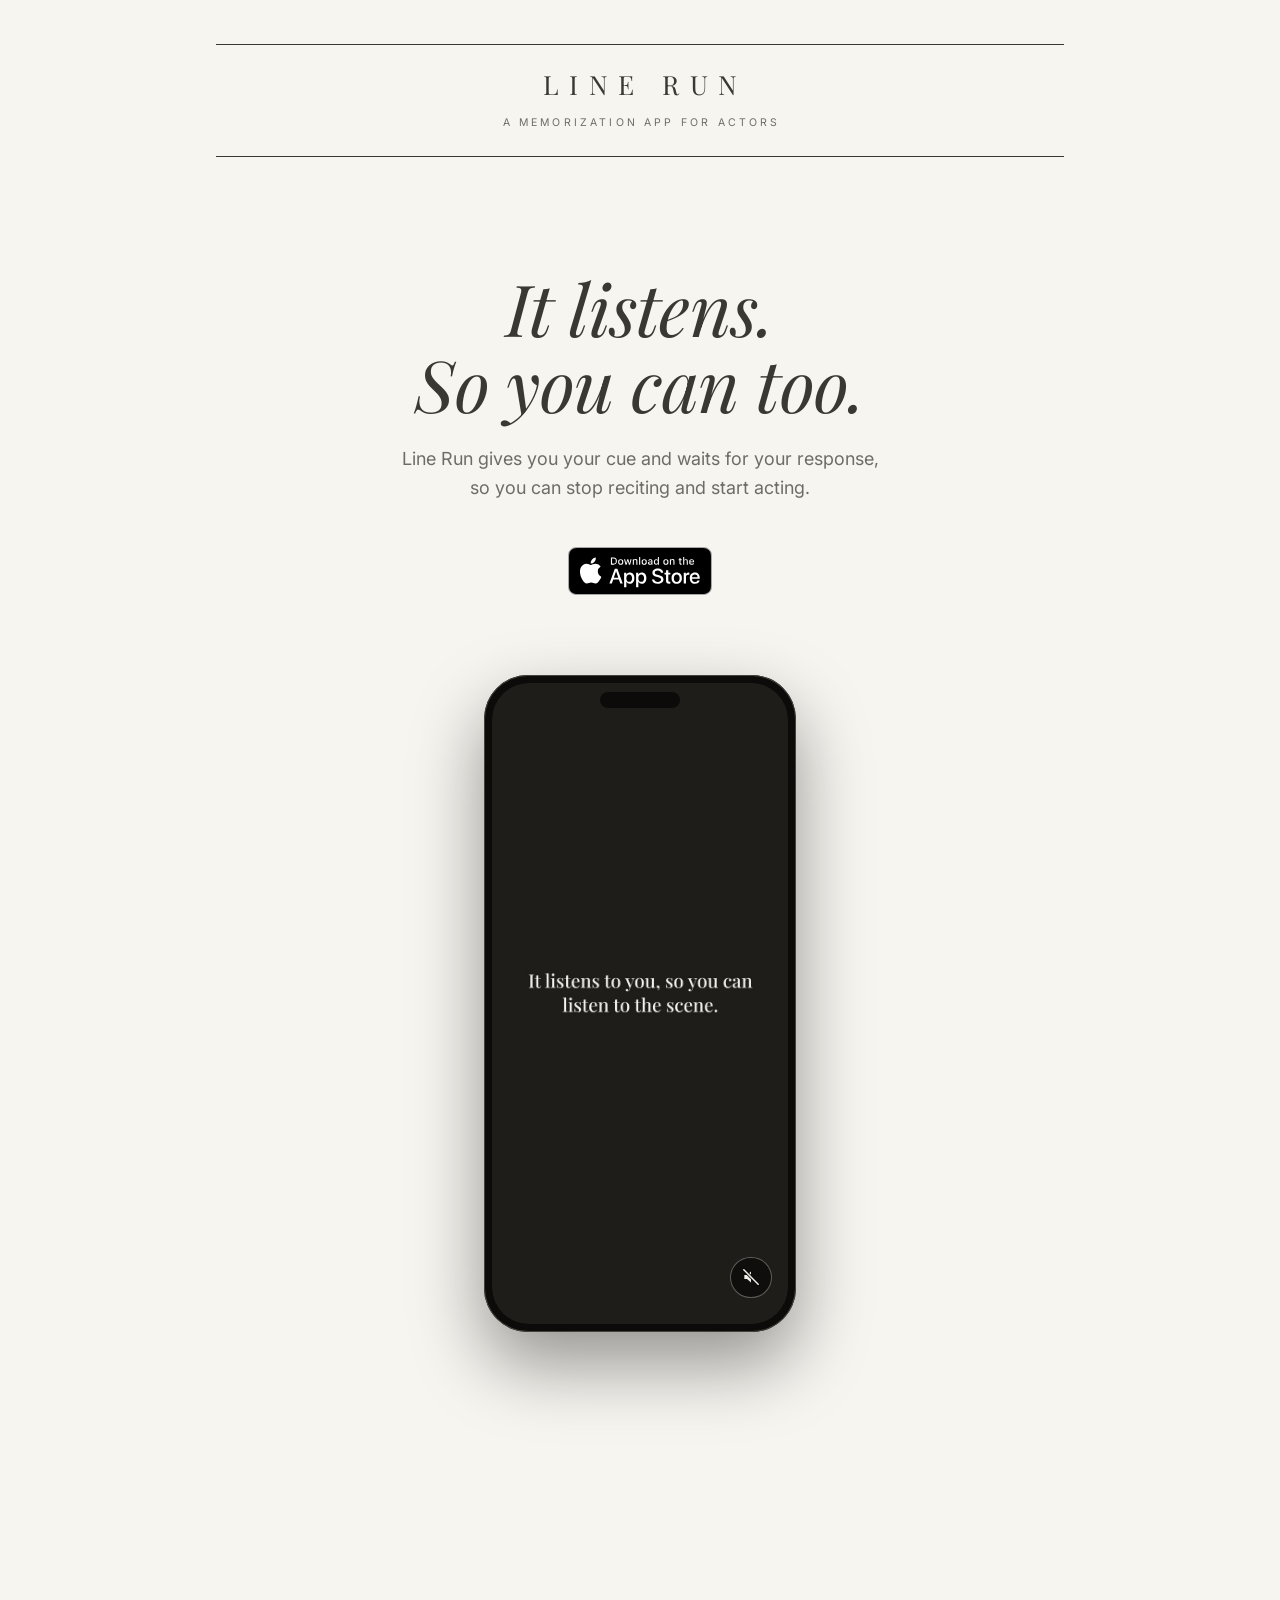
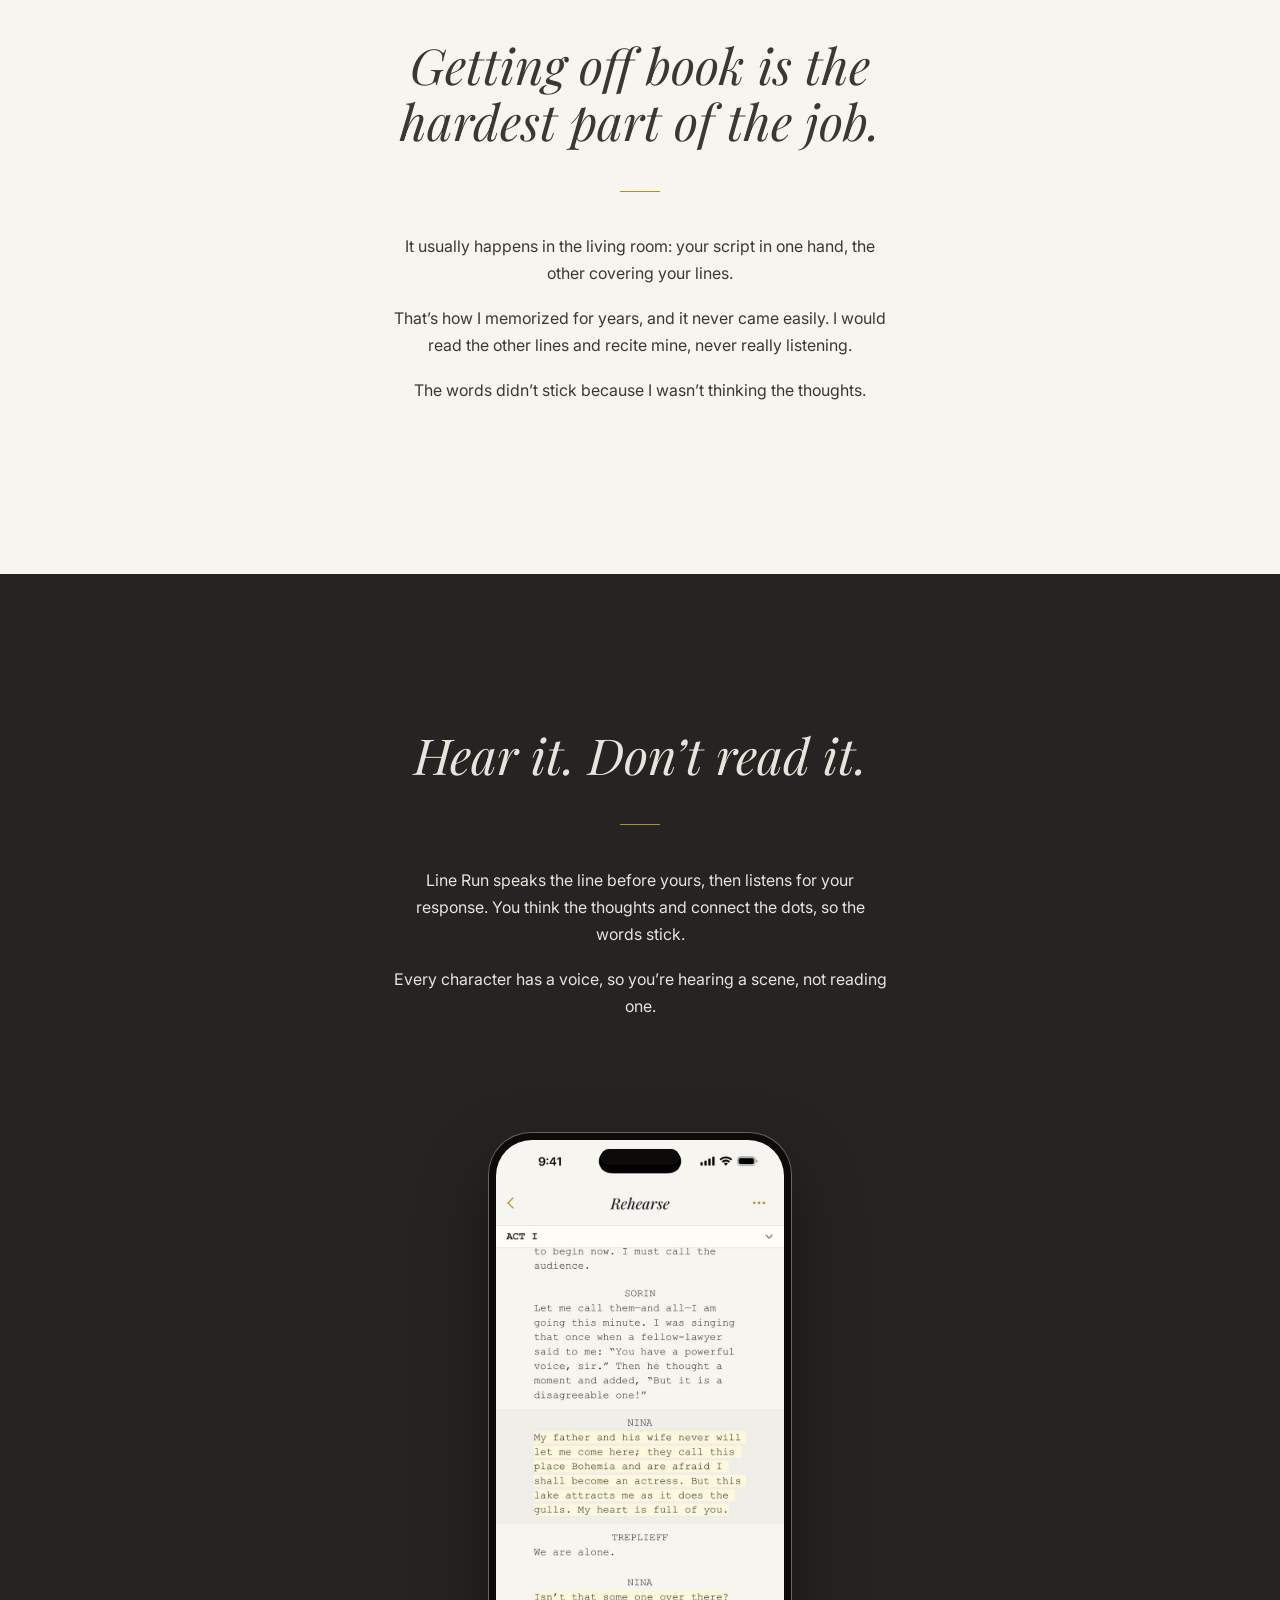
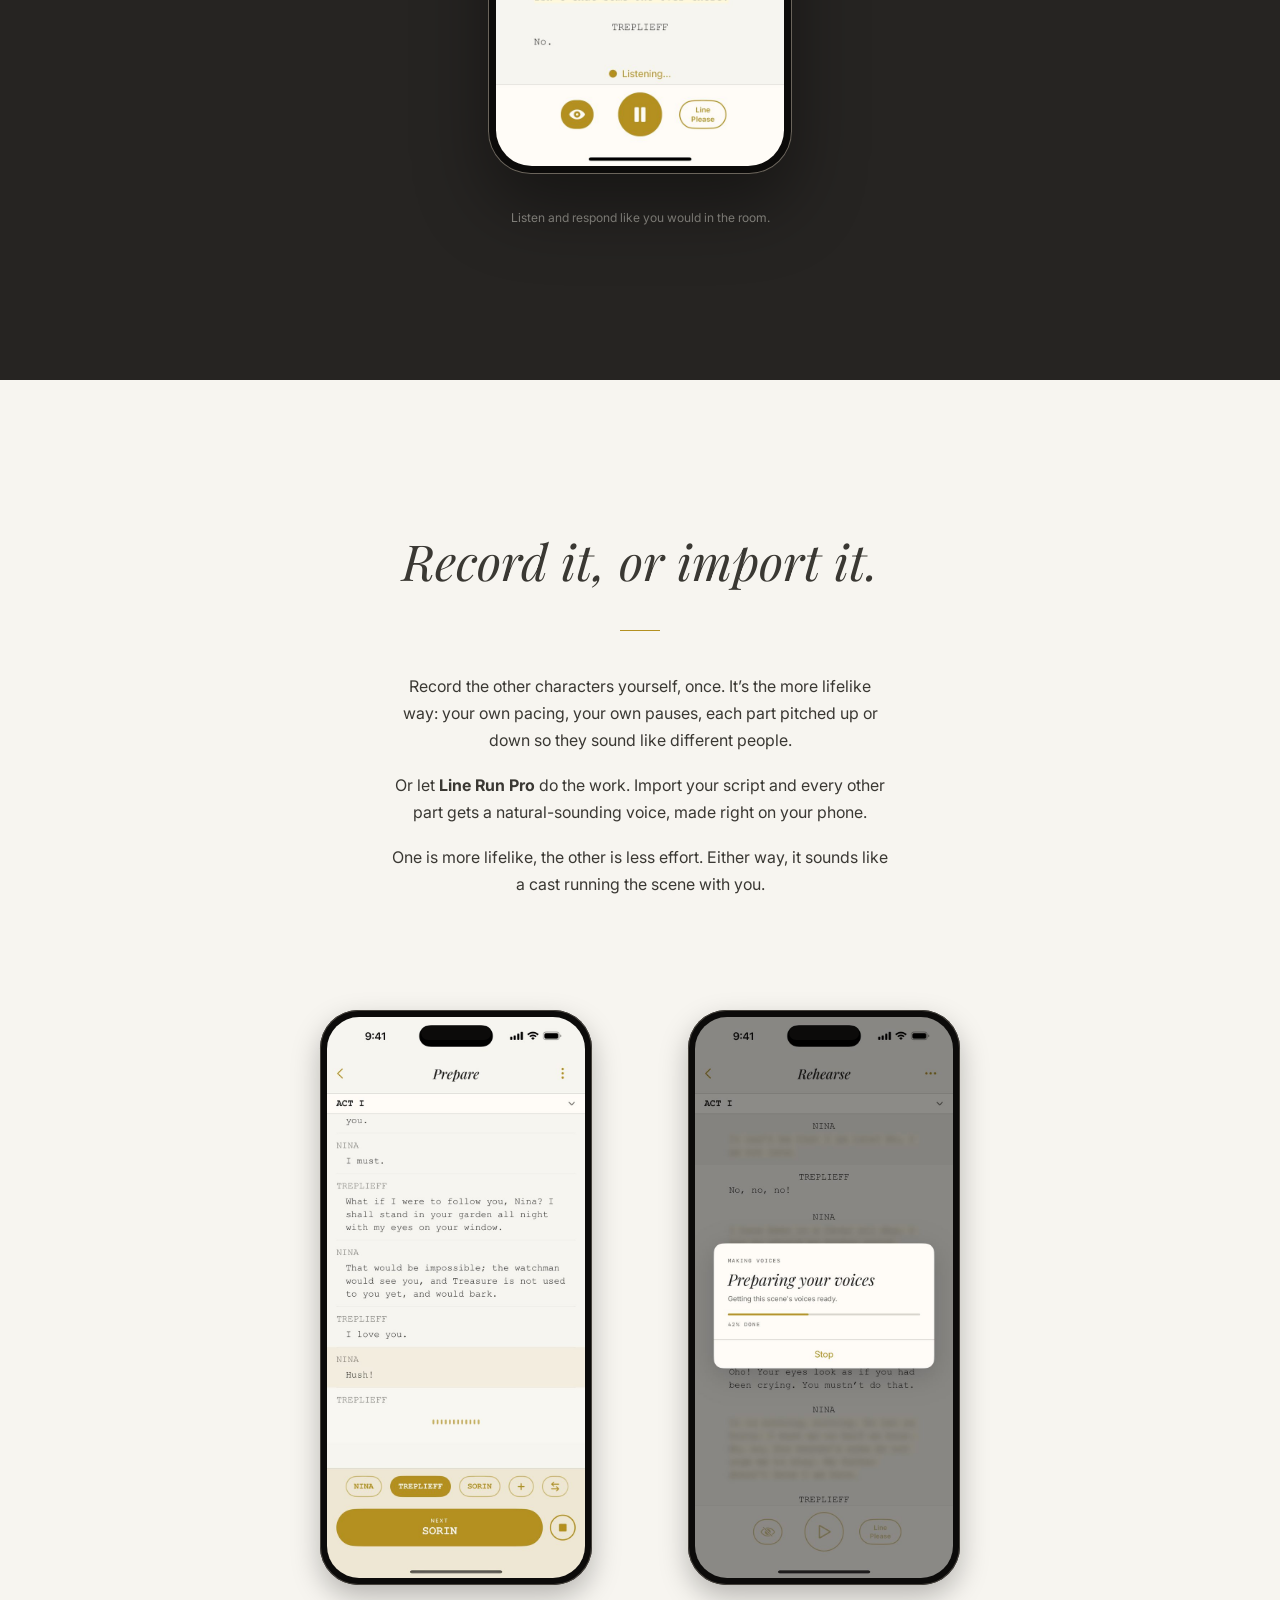
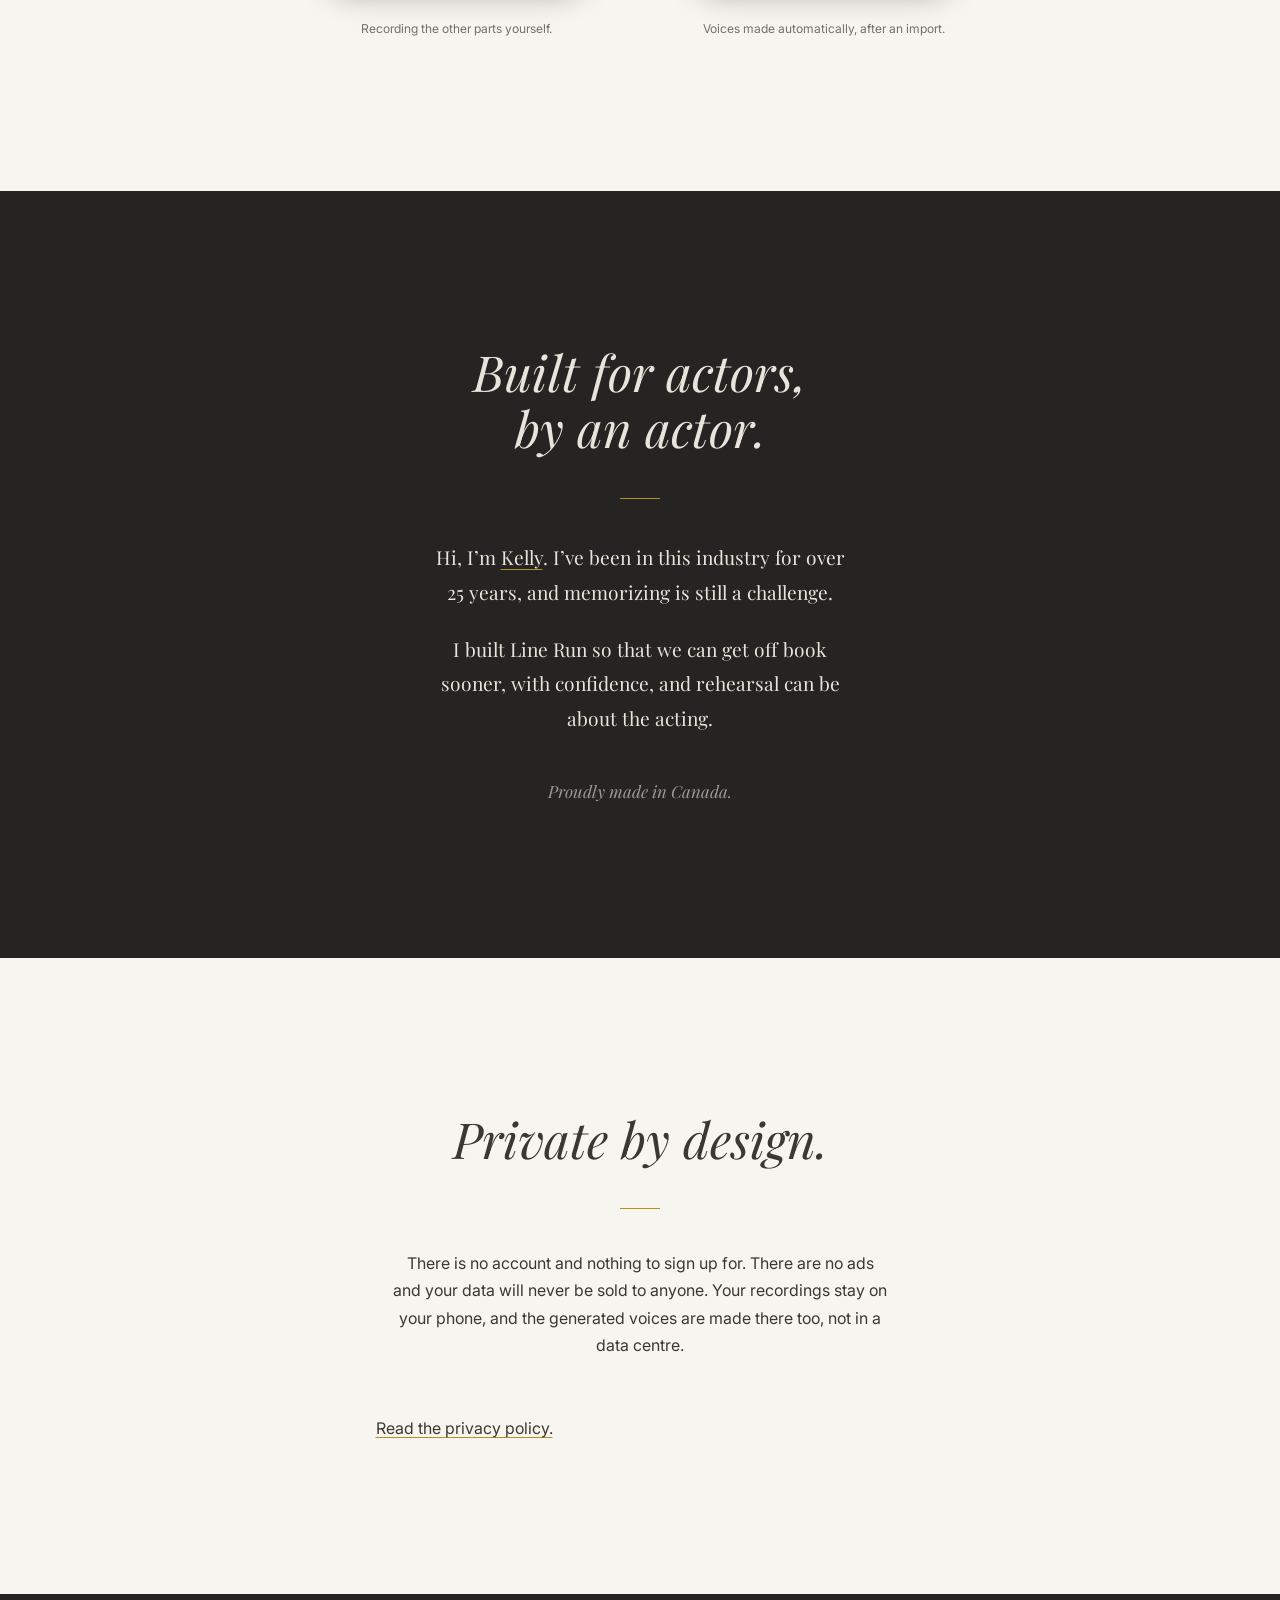
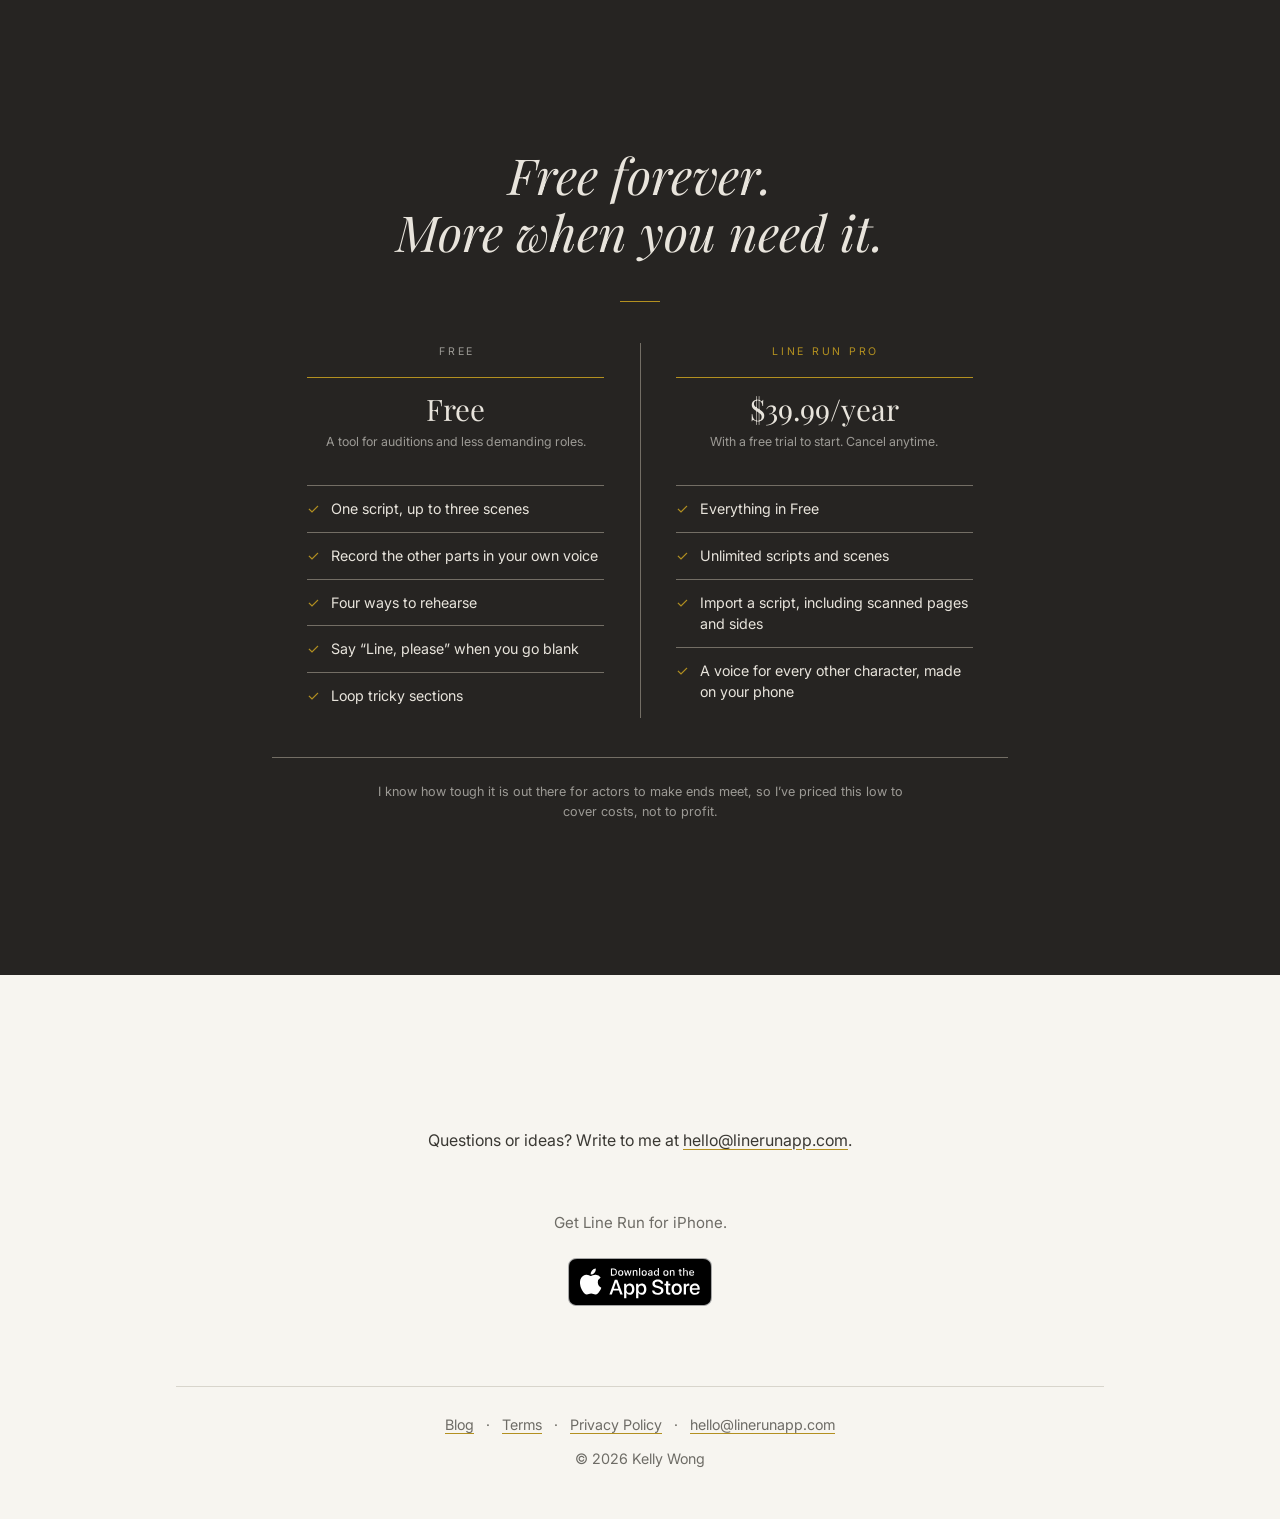
==== commit 715518a3: "Line Run is on the App Store: Apple's badge replaces Coming soon, Smart App Banner on every page" ====
--- a/index.html
+++ b/index.html
@@ -6,6 +6,7 @@
 <meta name="color-scheme" content="light">
 <title>Line Run - a memorization app for actors</title>
 <meta name="description" content="Line Run is a memorization app made by an actor, for actors. Learn lines by hearing the scene, not reading it. Stop reciting, start acting.">
+<meta name="apple-itunes-app" content="app-id=6785331408">
 <script type="application/ld+json">{"@context":"https://schema.org","@type":"WebSite","name":"Line Run","url":"https://linerunapp.com/"}</script>
 <meta name="google-site-verification" content="qUhs0Te8OjAAsjZoMFMt9fZridKhV7Qu2FVrUiT8SFQ">
 <link rel="canonical" href="https://linerunapp.com/">
@@ -37,7 +38,7 @@
 <div class="page">
 <h1 id="h-hero">It listens.<br>So you can too.</h1>
 <p class="lead">Line Run gives you your cue and waits for your response, so you can stop reciting and start acting.</p>
-<p class="soon-line soon-store">Coming soon to the App Store</p>
+<p class="badge"><a href="https://apps.apple.com/app/id6785331408"><img src="img/app-store-badge.svg" alt="Download on the App Store" width="144" height="48" decoding="async"></a></p>
 <figure class="film" id="filmfig">
 <div class="phone"><span class="island" aria-hidden="true"></span>
 <video id="film" poster="img/preview-poster.jpg" width="640" height="1386"
@@ -164,15 +165,17 @@
 </section>
 <section class="close">
 <div class="page">
-<p>Questions or ideas? Write to me at <a href="&#109;&#97;&#105;&#108;&#116;&#111;&#58;&#104;&#101;&#108;&#108;&#111;&#64;&#108;&#105;&#110;&#101;&#114;&#117;&#110;&#97;&#112;&#112;&#46;&#99;&#111;&#109;">&#104;&#101;&#108;&#108;&#111;&#64;&#108;&#105;&#110;&#101;&#114;&#117;&#110;&#97;&#112;&#112;&#46;&#99;&#111;&#109;</a>.</p>
-<p class="soon-line soon-store">Coming soon to the App Store</p>
+<p>Questions or ideas? Write to me at <span class="em" data-b="olleh" data-a="moc.ppanurenil">hello at linerunapp dot com</span>.</p>
+<p class="getline">Get Line Run for iPhone.</p>
+<p class="badge badge-end"><a href="https://apps.apple.com/app/id6785331408"><img src="img/app-store-badge.svg" alt="Download on the App Store" width="144" height="48" decoding="async"></a></p>
 </div>
 </section>
 </main>
 <footer class="site"><div class="page">
-  <nav><a href="blog/">Blog</a><span aria-hidden="true">·</span><a href="terms/">Terms</a><span aria-hidden="true">·</span><a href="privacy/">Privacy Policy</a><span aria-hidden="true">·</span><a href="&#109;&#97;&#105;&#108;&#116;&#111;&#58;&#104;&#101;&#108;&#108;&#111;&#64;&#108;&#105;&#110;&#101;&#114;&#117;&#110;&#97;&#112;&#112;&#46;&#99;&#111;&#109;">&#104;&#101;&#108;&#108;&#111;&#64;&#108;&#105;&#110;&#101;&#114;&#117;&#110;&#97;&#112;&#112;&#46;&#99;&#111;&#109;</a></nav>
+  <nav><a href="blog/">Blog</a><span aria-hidden="true">·</span><a href="terms/">Terms</a><span aria-hidden="true">·</span><a href="privacy/">Privacy Policy</a><span aria-hidden="true">·</span><span class="em" data-b="olleh" data-a="moc.ppanurenil">hello at linerunapp dot com</span></nav>
   <p>© <span id="yr">2026</span> Kelly Wong</p>
   <script>try{document.getElementById('yr').textContent=new Date().getFullYear()}catch(e){}</script>
+  <script>try{document.querySelectorAll('.em').forEach(function(e){var r=function(k){return e.getAttribute(k).split('').reverse().join('')},a=r('data-b')+'@'+r('data-a'),l=document.createElement('a');l.href='mailto:'+a;l.textContent=a;e.replaceWith(l)})}catch(x){}</script>
 </div></footer>
 </div>
 </body>
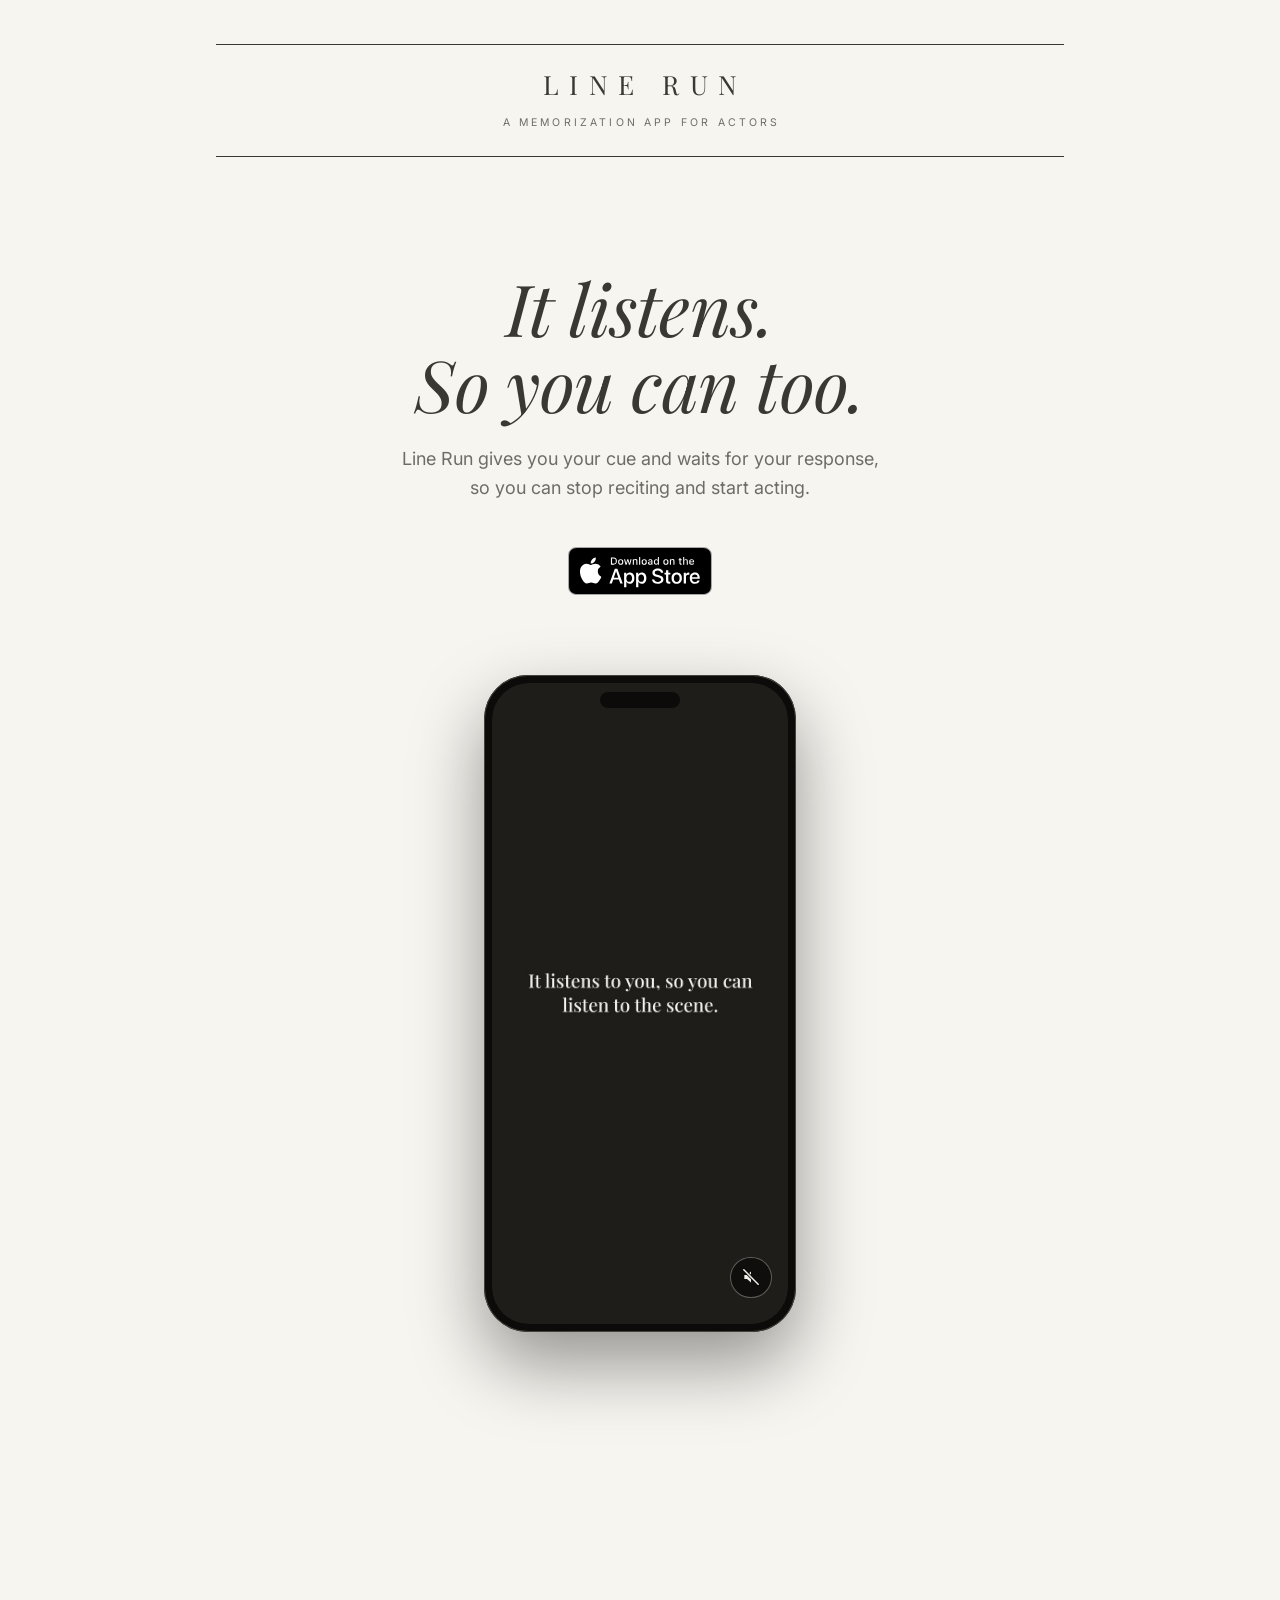
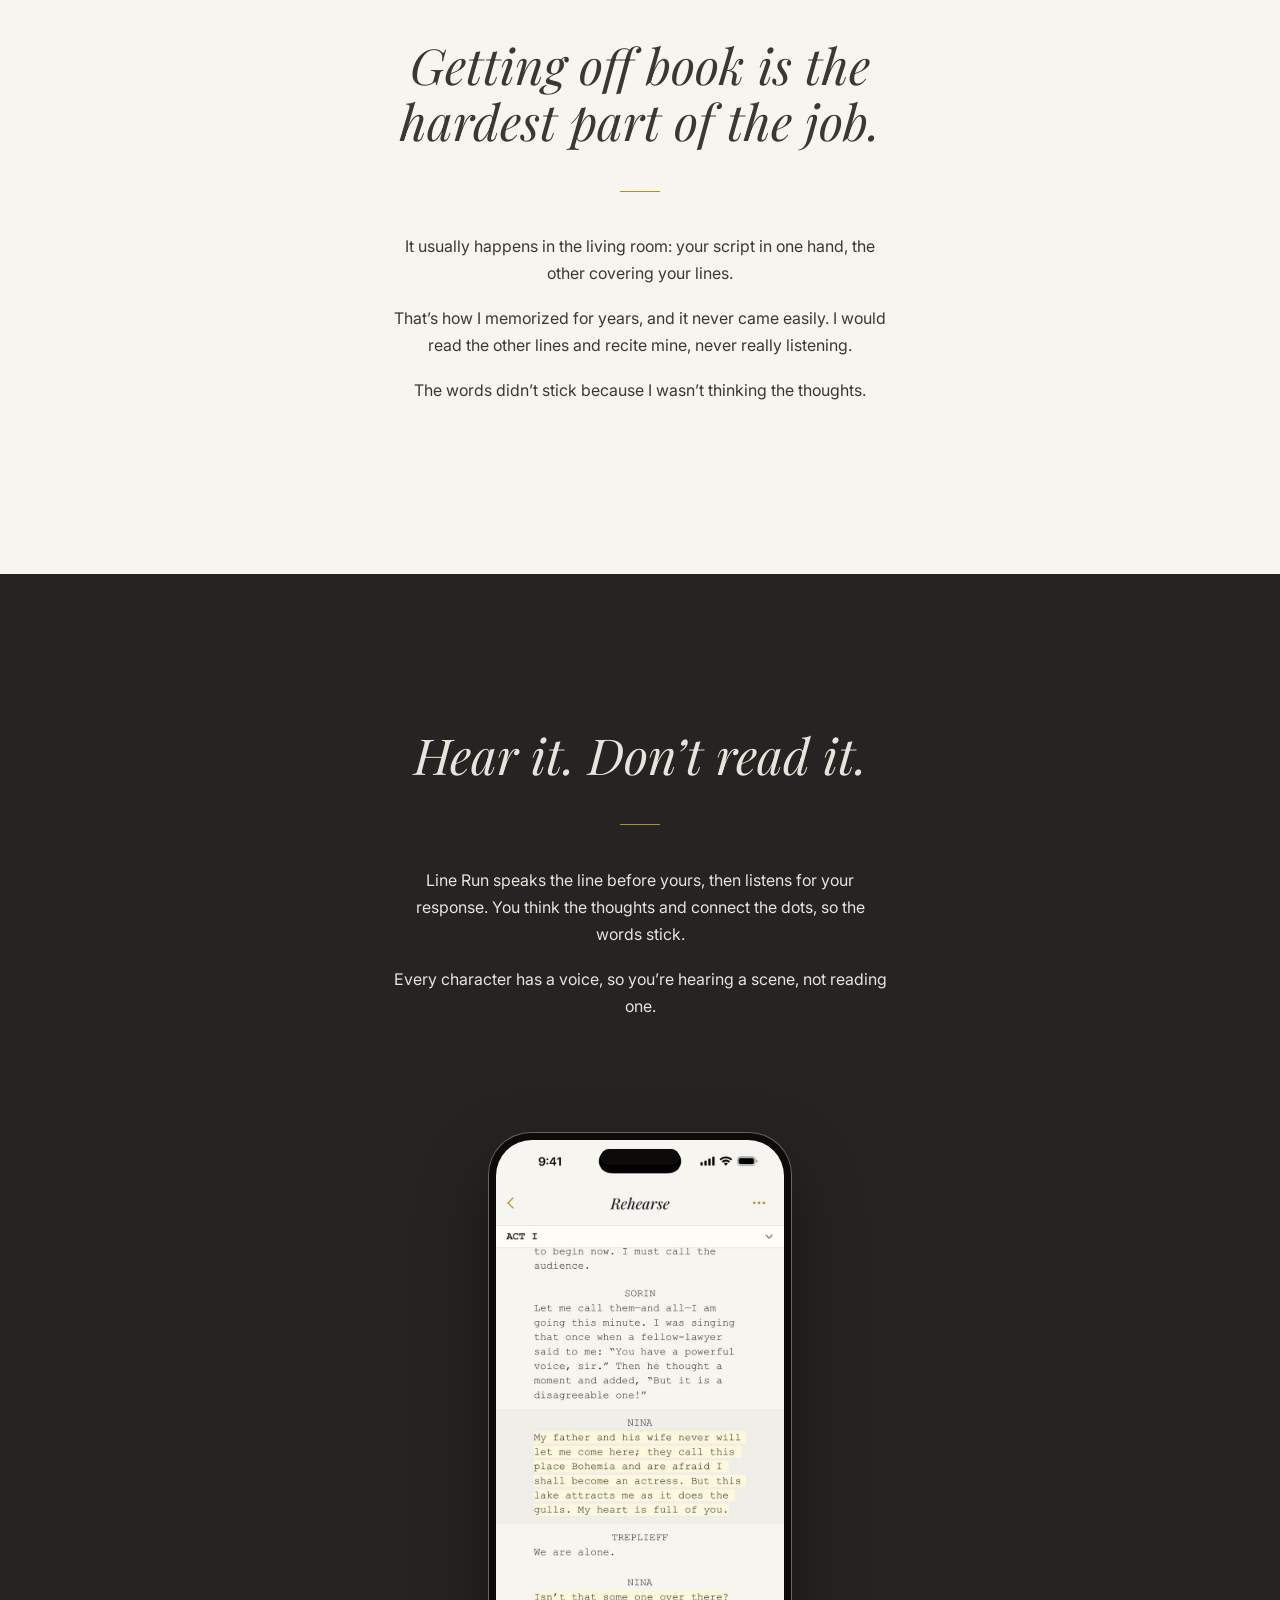
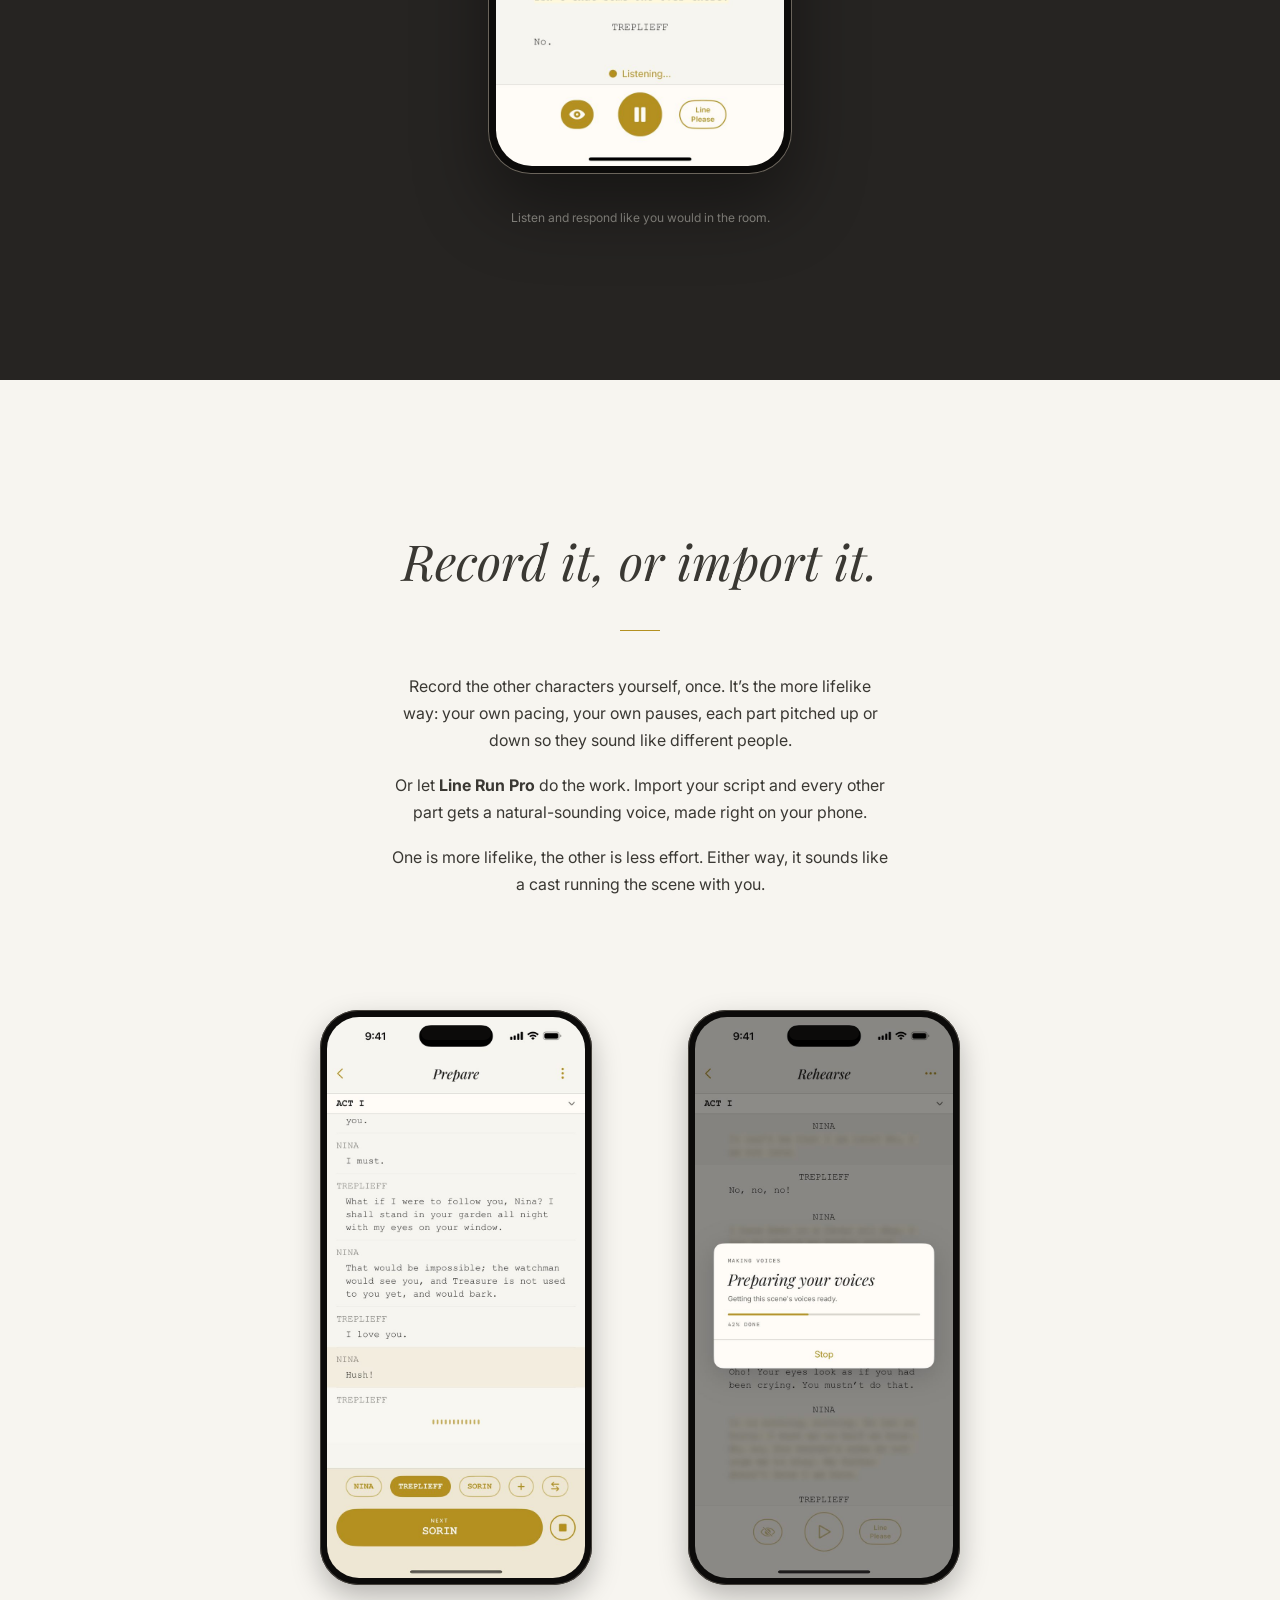
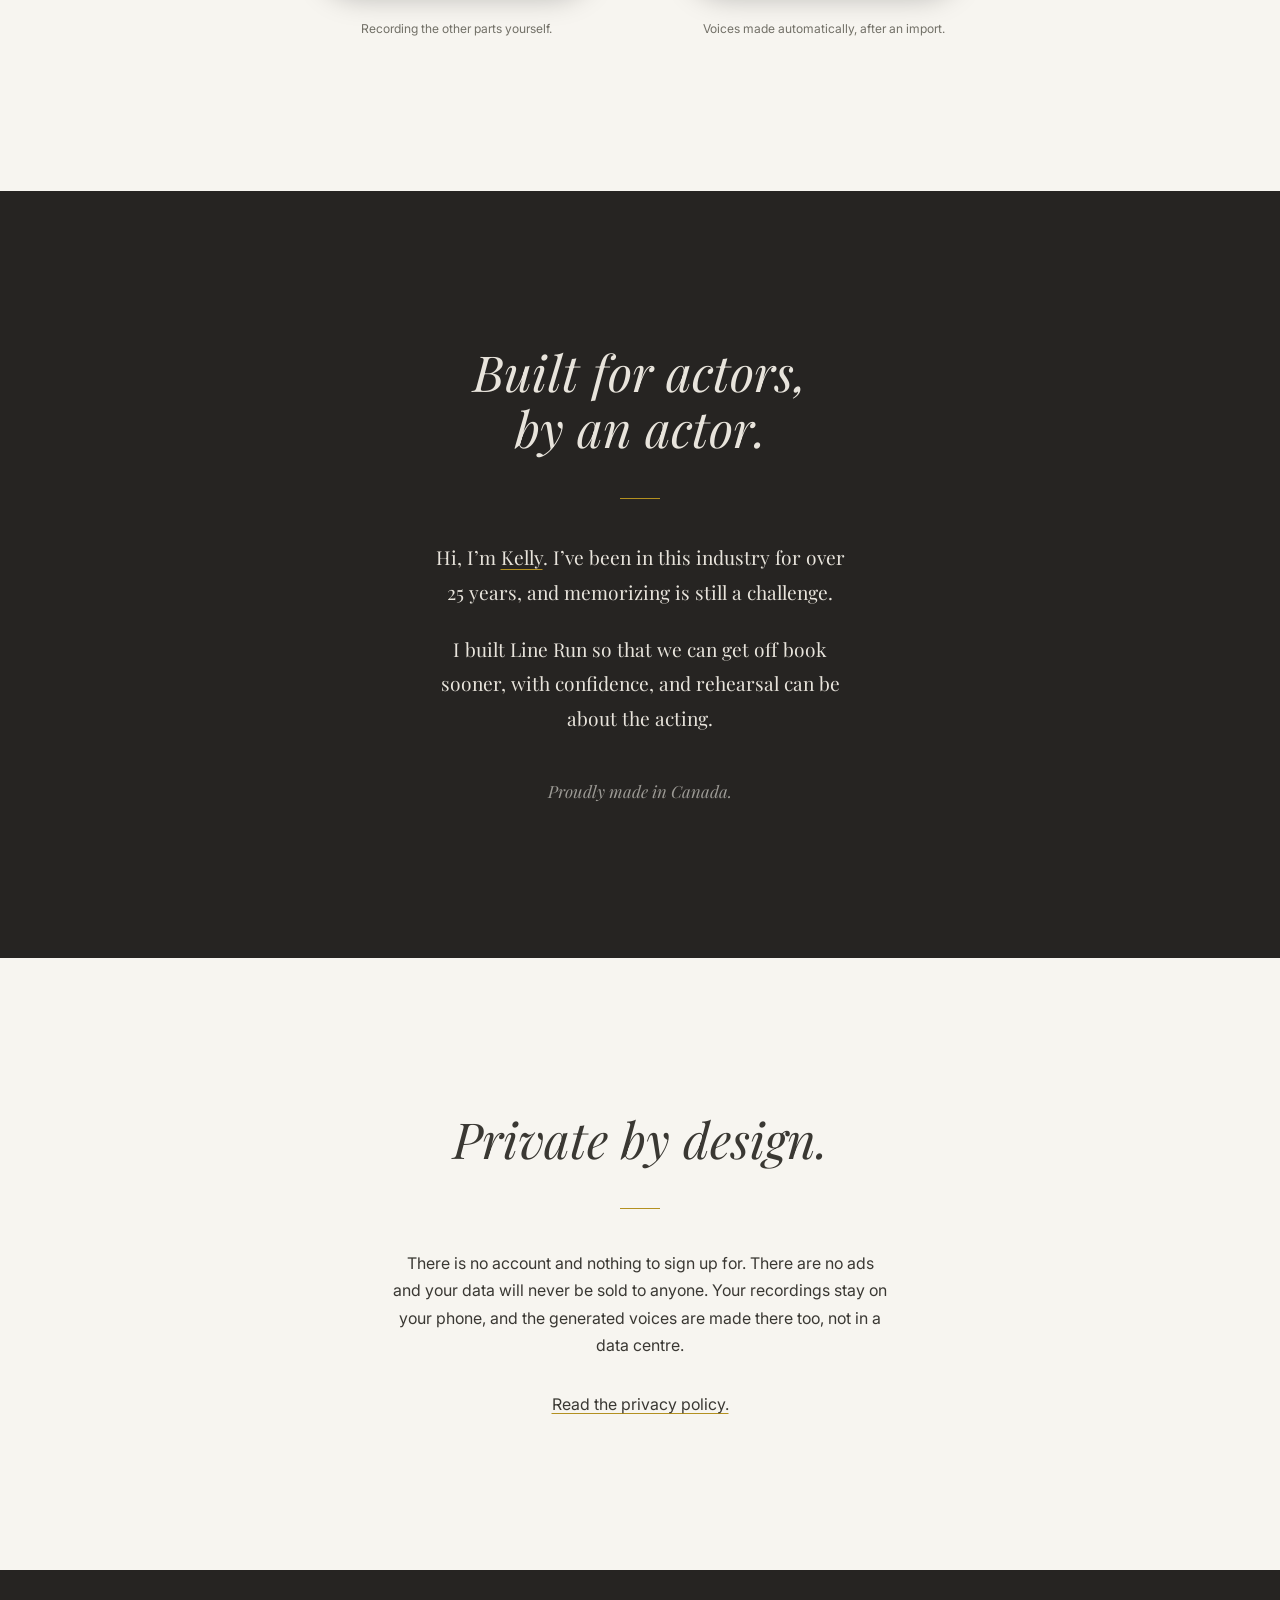
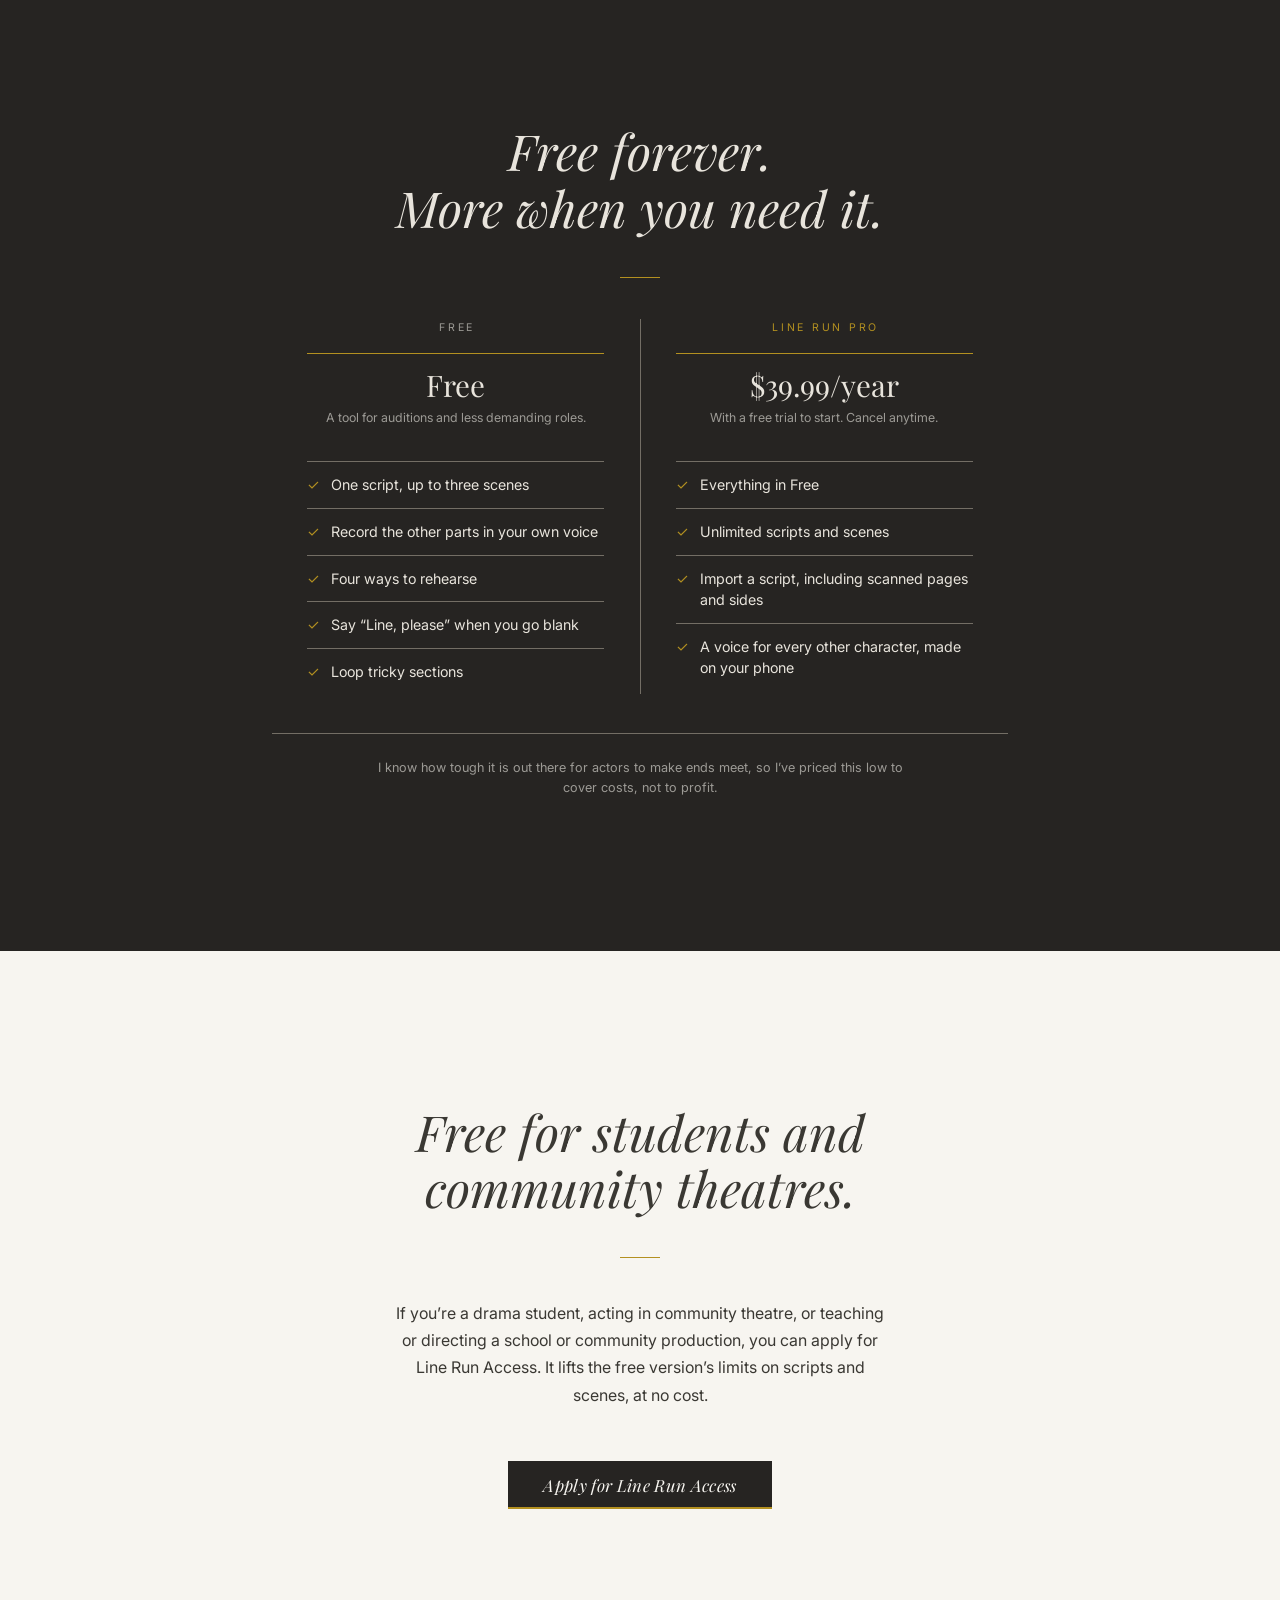
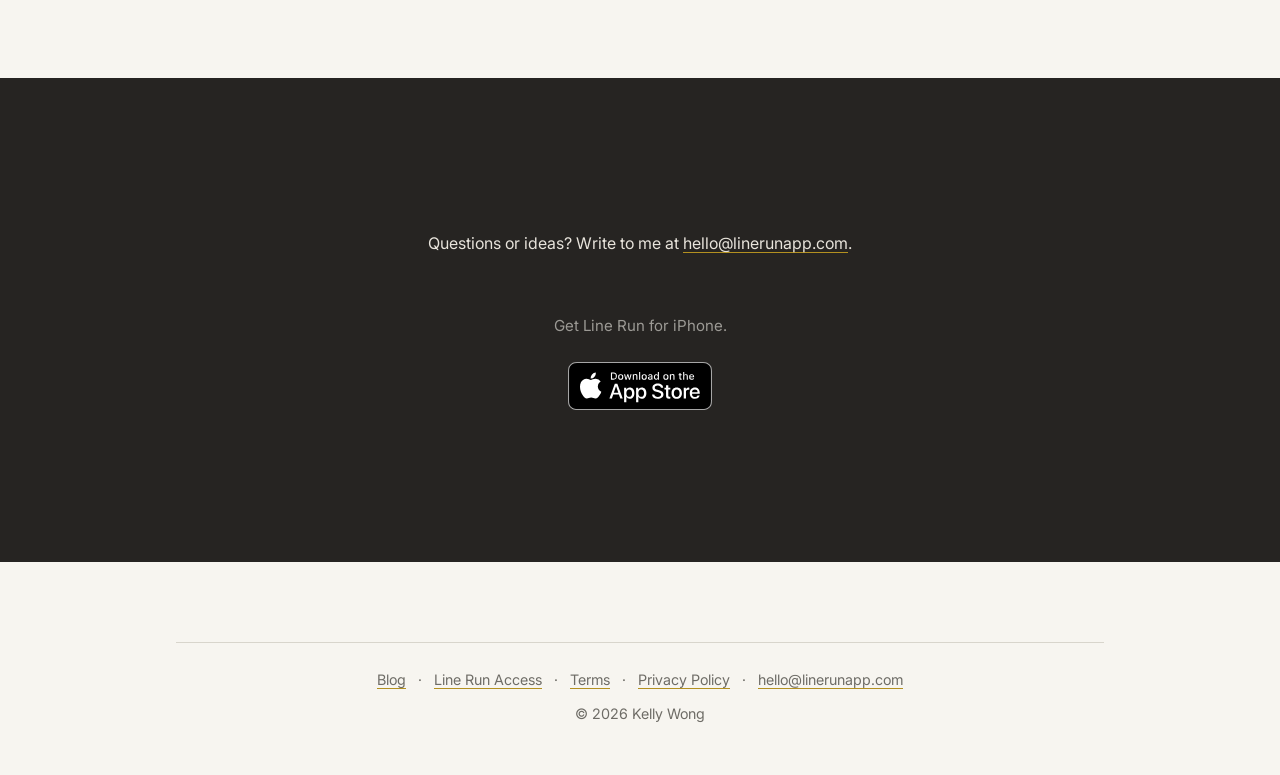
==== commit 9d96a99a: "Line Run Access: the application page, a section and button on the home page, a footer link on every" ====
--- a/index.html
+++ b/index.html
@@ -163,7 +163,15 @@
 </div>
 </div>
 </section>
-<section class="close">
+<section class="access-beat" aria-labelledby="h-access">
+<div class="page">
+<h2 id="h-access">Free for students and community theatres.</h2>
+<div class="hrule" aria-hidden="true"></div>
+<p>If you&#8217;re a drama student, acting in community theatre, or teaching or directing a school or community production, you can apply for Line&#160;Run&#160;Access. It lifts the free version&#8217;s limits on scripts and scenes, at no cost.</p>
+<p class="ctaline"><a class="cta" href="access/">Apply for Line&#160;Run&#160;Access</a></p>
+</div>
+</section>
+<section class="close stage">
 <div class="page">
 <p>Questions or ideas? Write to me at <span class="em" data-b="olleh" data-a="moc.ppanurenil">hello at linerunapp dot com</span>.</p>
 <p class="getline">Get Line Run for iPhone.</p>
@@ -172,7 +180,7 @@
 </section>
 </main>
 <footer class="site"><div class="page">
-  <nav><a href="blog/">Blog</a><span aria-hidden="true">·</span><a href="terms/">Terms</a><span aria-hidden="true">·</span><a href="privacy/">Privacy Policy</a><span aria-hidden="true">·</span><span class="em" data-b="olleh" data-a="moc.ppanurenil">hello at linerunapp dot com</span></nav>
+  <nav><a href="blog/">Blog</a><span aria-hidden="true">·</span><a href="access/">Line Run Access</a><span aria-hidden="true">·</span><a href="terms/">Terms</a><span aria-hidden="true">·</span><a href="privacy/">Privacy Policy</a><span aria-hidden="true">·</span><span class="em" data-b="olleh" data-a="moc.ppanurenil">hello at linerunapp dot com</span></nav>
   <p>© <span id="yr">2026</span> Kelly Wong</p>
   <script>try{document.getElementById('yr').textContent=new Date().getFullYear()}catch(e){}</script>
   <script>try{document.querySelectorAll('.em').forEach(function(e){var r=function(k){return e.getAttribute(k).split('').reverse().join('')},a=r('data-b')+'@'+r('data-a'),l=document.createElement('a');l.href='mailto:'+a;l.textContent=a;e.replaceWith(l)})}catch(x){}</script>
--- a/style.css
+++ b/style.css
@@ -303,3 +303,112 @@
   .blog h2 { font-size: 1.3rem; }
   .blog blockquote p { font-size: 1.15rem; }
 }
+
+/* ------------------------------------------------------ the Access page --
+   The legal pages' masthead and centred title, then two short fact columns
+   set like the Free / Pro bill, then the form on a paper card. */
+.access { padding-top: 4rem; }
+.access h1 { font-size: clamp(2.1rem, 5vw, 3.2rem); max-width: none; margin: 0 auto 1.6rem; }
+.access .meta { font-size: 0.66rem; letter-spacing: 0.3em; text-transform: uppercase; color: var(--muted);
+                text-indent: 0.3em; margin: 0 auto 3rem; padding-top: 1.3rem; max-width: none; position: relative; }
+.access .meta::before { content: ""; position: absolute; top: 0; left: 50%; transform: translateX(-50%);
+                        width: 2.5rem; height: 1px; background: var(--gold); }
+.access h2 { font-size: 1.55rem; font-style: italic; margin: 0 0 1rem; max-width: none; }
+.access h2.small { text-align: center; margin: 4rem 0 1.2rem; }
+
+.facts { display: grid; grid-template-columns: 1fr 1px 1fr; max-width: 46rem; margin: 3.5rem auto 0;
+         text-align: left; }
+.facts::before { content: ""; grid-column: 2; grid-row: 1; background: var(--rule); }
+.facts .fact { padding: 0 2.2rem; }
+.facts .fact:first-child { grid-column: 1; grid-row: 1; }
+.facts .fact:last-child { grid-column: 3; grid-row: 1; }
+.facts h2 { text-align: center; }
+.facts ul { list-style: none; padding: 0; margin: 0; }
+.facts li { padding: 0.7rem 0 0.7rem 1.4rem; margin: 0; border-top: 1px solid var(--rule); position: relative; }
+.facts li::before { content: "\2713"; position: absolute; left: 0; color: var(--gold); }
+.facts .aside { font-size: 0.85rem; color: var(--muted); border-top: 1px solid var(--rule);
+                padding-top: 0.8rem; margin: 0; max-width: none; }
+
+.steps { counter-reset: step; list-style: none; padding: 0; margin: 0; }
+.steps li { counter-increment: step; position: relative; padding: 0.7rem 0 0.7rem 2.2rem; margin: 0;
+            border-top: 1px solid var(--rule); }
+.steps li:last-child { border-bottom: 1px solid var(--rule); }
+.steps li::before { content: counter(step); position: absolute; left: 0.2rem; top: 0.55rem;
+                    font-family: "Playfair Display", Georgia, serif; font-style: italic; font-size: 1.2rem;
+                    color: var(--gold); }
+
+.apply { max-width: 34rem; margin: 4.5rem auto 0; text-align: left; background: #FFFDF8;
+         border: 1px solid var(--rule); outline: 1px solid var(--rule); outline-offset: 6px;
+         padding: 2.4rem 2.2rem 2rem; }
+.apply fieldset { border: 0; padding: 0; margin: 0 0 1.8rem; }
+.apply legend, .apply .field > label { display: block; font-size: 0.66rem; letter-spacing: 0.24em;
+         text-transform: uppercase; color: var(--muted); margin: 0 0 0.5rem; padding: 0; }
+.apply legend { width: 100%; text-align: center; margin-bottom: 0.9rem; }
+.apply .opt { letter-spacing: 0.08em; text-transform: none; font-style: italic; color: var(--caption); }
+.choice { display: grid; grid-template-columns: 1fr 1fr; border: 1px solid var(--text); }
+.choice input { position: absolute; opacity: 0; pointer-events: none; }
+.choice label { text-align: center; padding: 0.75rem 0.5rem; cursor: pointer; font-size: 0.95rem; line-height: 1.3; }
+.choice label + input + label { border-left: 1px solid var(--text); }
+.choice input:checked + label { background: var(--text); color: #F7F5F0; }
+.choice input:focus-visible + label { outline: 2px solid var(--gold); outline-offset: -4px; }
+.apply .field { margin: 0 0 1.4rem; }
+.apply input[type=text], .apply input[type=email], .apply input[type=url], .apply textarea {
+  display: block; width: 100%; font: inherit; color: var(--text); background: transparent;
+  border: 0; border-bottom: 1px solid var(--muted); border-radius: 0; padding: 0.35rem 0; }
+.apply textarea { resize: vertical; border: 1px solid var(--rule); padding: 0.5rem 0.6rem; }
+.apply input::placeholder, .apply textarea::placeholder { color: #A9A6A0; }
+.apply input:focus, .apply textarea:focus { outline: none; border-color: var(--gold); box-shadow: 0 1px 0 var(--gold); }
+.apply .hint { font-size: 0.8rem; color: var(--caption); margin: 0.4rem 0 0; max-width: none; }
+.apply .hp { position: absolute; left: -9999px; width: 1px; height: 1px; overflow: hidden; }
+.checks { border-top: 1px solid var(--rule); padding-top: 1.2rem; margin-top: 2rem; }
+.check { display: flex; gap: 0.7rem; align-items: baseline; margin: 0 0 0.6rem; }
+.check input { accent-color: #3A3833; width: 1rem; height: 1rem; flex: none; transform: translateY(0.12rem); }
+.send { display: block; width: 100%; margin: 1.6rem 0 1.4rem; padding: 0.95rem 1rem; cursor: pointer;
+        font: 400 1.05rem/1 "Playfair Display", Georgia, serif; font-style: italic; letter-spacing: 0.02em;
+        color: #F7F5F0; background: #262422; border: 0; box-shadow: inset 0 -2px 0 var(--gold); }
+.send:hover { background: #3A3833; }
+.send:focus-visible { outline: 2px solid var(--gold); outline-offset: 3px; }
+.apply .fine { font-size: 0.8rem; line-height: 1.55; color: var(--muted); margin: 0 0 0.6rem; max-width: none; }
+.apply[data-path=student] .group-only, .apply[data-path=group] .student-only { display: none; }
+
+/* the home page's line to it */
+.home main > .access-beat { padding: var(--beat) 0; }
+.access-beat .kicker { font-size: 0.66rem; letter-spacing: 0.3em; text-transform: uppercase; color: var(--muted);
+                       text-indent: 0.3em; margin: 0 auto 1.2rem; max-width: none; }
+
+@media (max-width: 47.5rem) {
+  .facts { grid-template-columns: 1fr; max-width: 31rem; }
+  .facts::before { display: none; }
+  .facts .fact, .facts .fact:first-child, .facts .fact:last-child { grid-column: 1; grid-row: auto; padding: 0; }
+  .facts .fact + .fact { margin-top: 2.6rem; }
+}
+@media (max-width: 34rem) {
+  .apply { padding: 1.8rem 1.2rem 1.4rem; outline-offset: 4px; }
+  .choice label { font-size: 0.88rem; }
+}
+.apply select { display: block; width: 100%; font: inherit; color: var(--text); background: transparent;
+  border: 0; border-bottom: 1px solid var(--muted); border-radius: 0; padding: 0.35rem 1.4rem 0.35rem 0;
+  -webkit-appearance: none; appearance: none;
+  background-image: linear-gradient(45deg, transparent 50%, var(--gold) 50%), linear-gradient(135deg, var(--gold) 50%, transparent 50%);
+  background-position: calc(100% - 0.7rem) 55%, calc(100% - 0.35rem) 55%; background-size: 0.35rem 0.35rem; background-repeat: no-repeat; }
+.apply select:focus { outline: none; border-color: var(--gold); box-shadow: 0 1px 0 var(--gold); }
+.apply:not([data-level=post]) .lv-post, .apply[data-level=post] .lv-other,
+.apply:not([data-level=high]):not([data-level=training]) .lv-soft,
+.apply[data-level=community] .lv-school,
+.apply:not([data-level=community]) .lv-community, .apply[data-level=community] .lv-notcommunity { display: none; }
+.home main > .close.stage { padding: var(--beat) 0; }
+.home .more { margin: 2rem auto 0; }
+
+/* the home page's button to the Access page, the form's own button */
+.cta { display: inline-block; margin: 2.2rem auto 0; padding: 0.95rem 2.2rem; text-decoration: none;
+       font: 400 1.05rem/1 "Playfair Display", Georgia, serif; font-style: italic; letter-spacing: 0.02em;
+       color: #F7F5F0; background: #262422; box-shadow: inset 0 -2px 0 var(--gold); }
+.cta:hover { background: #3A3833; }
+.cta:focus-visible { outline: 2px solid var(--gold); outline-offset: 3px; }
+.apply .needlink { font-size: 0.85rem; color: #8A3B12; border-left: 2px solid var(--gold); padding: 0.2rem 0 0.2rem 0.7rem; margin: 0.7rem 0 0; max-width: none; }
+.apply .formerr { font-size: 0.85rem; color: #8A3B12; margin: 1.2rem 0 0; max-width: none; }
+.send:disabled { opacity: 0.7; cursor: default; }
+.applied { max-width: 34rem; margin: 4.5rem auto 0; text-align: center; background: #FFFDF8;
+           border: 1px solid var(--rule); outline: 1px solid var(--rule); outline-offset: 6px; padding: 2.6rem 2.2rem 1.6rem; }
+.applied h2 { margin: 0 auto 1rem; }
+.applied:focus { outline-offset: 6px; }
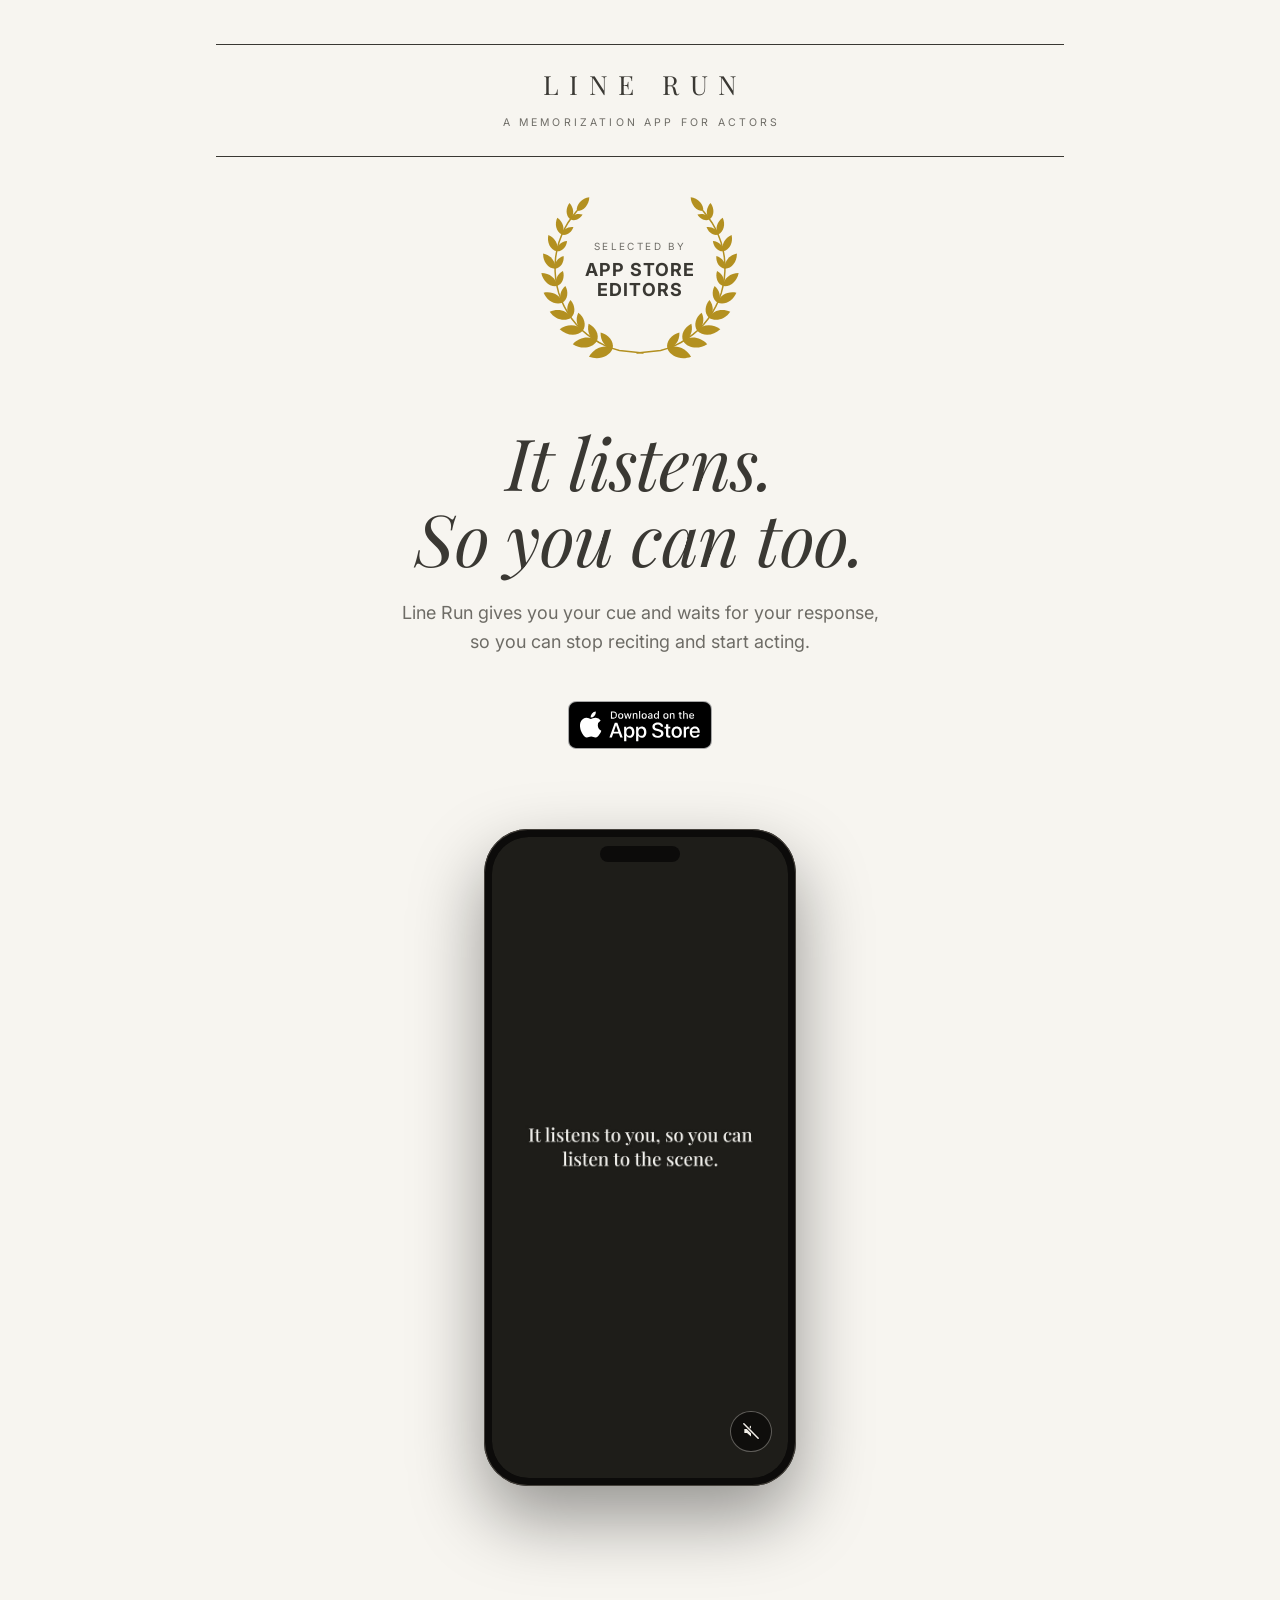
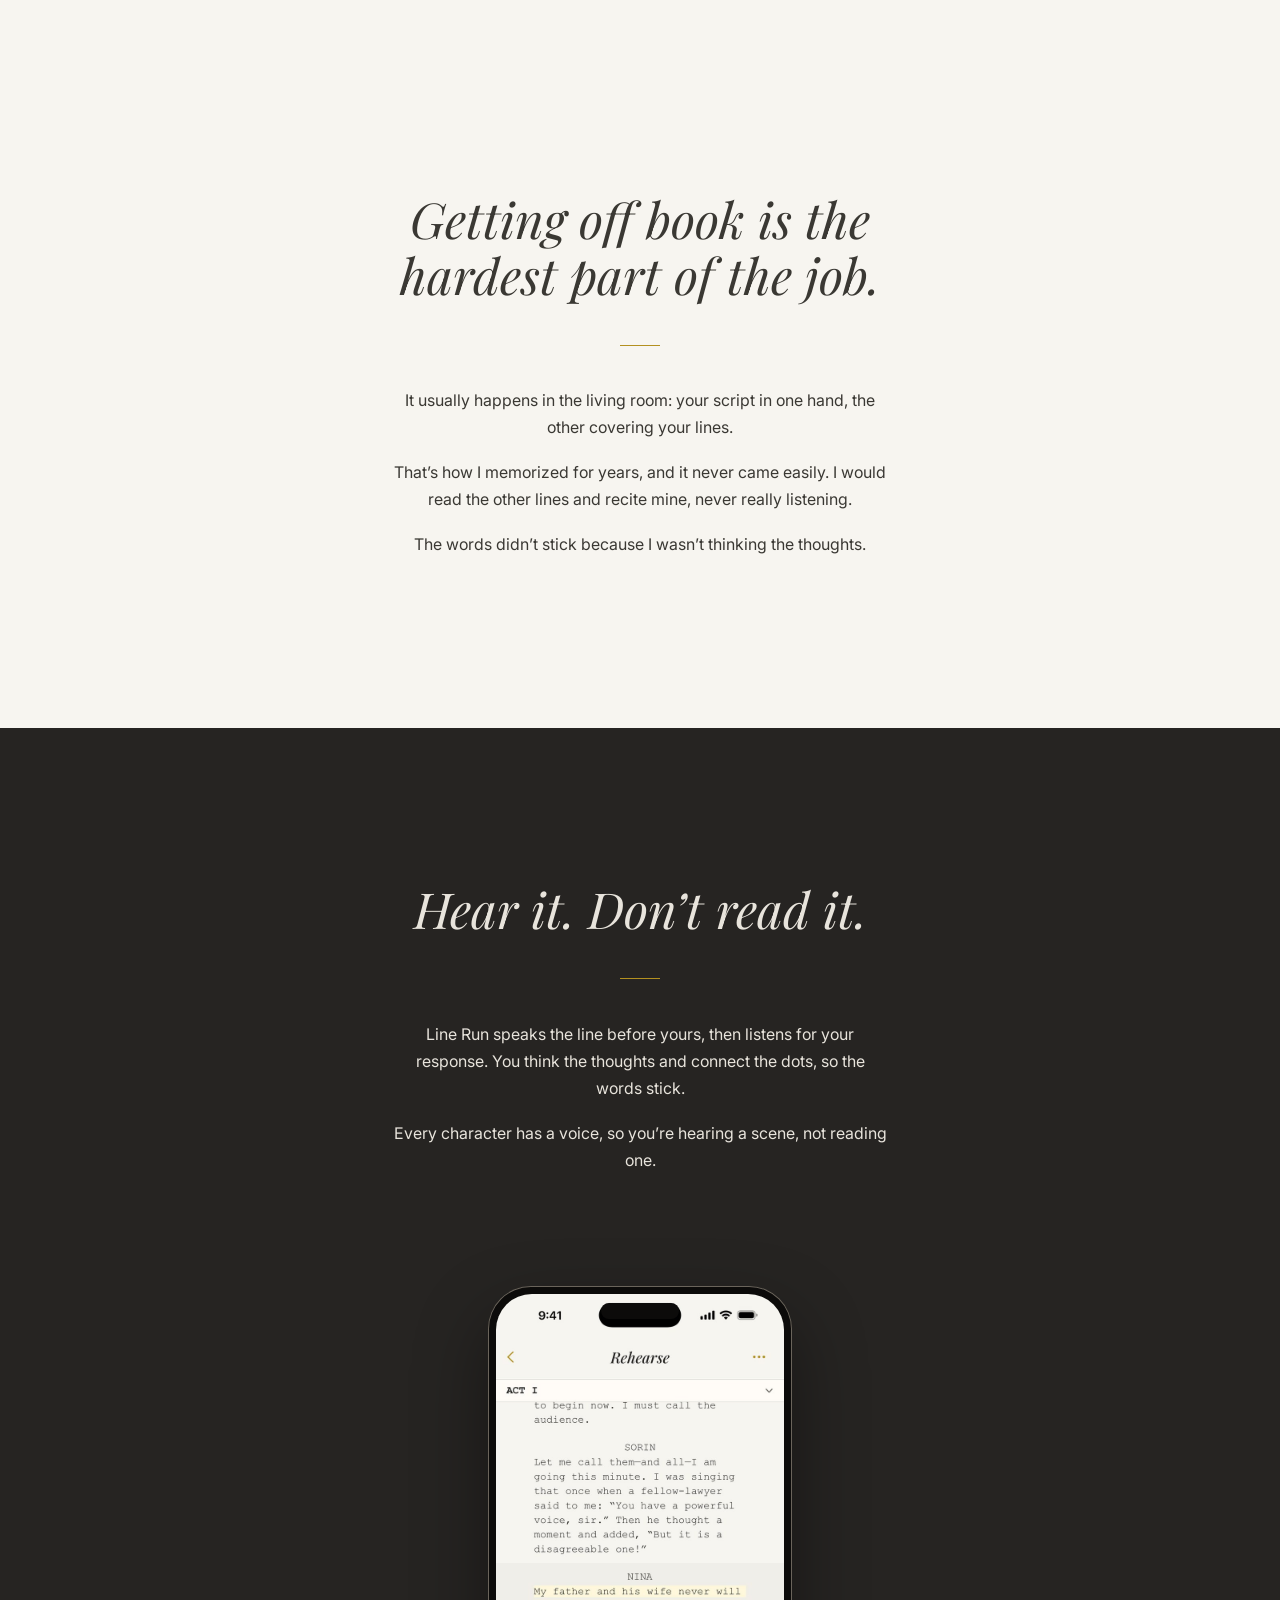
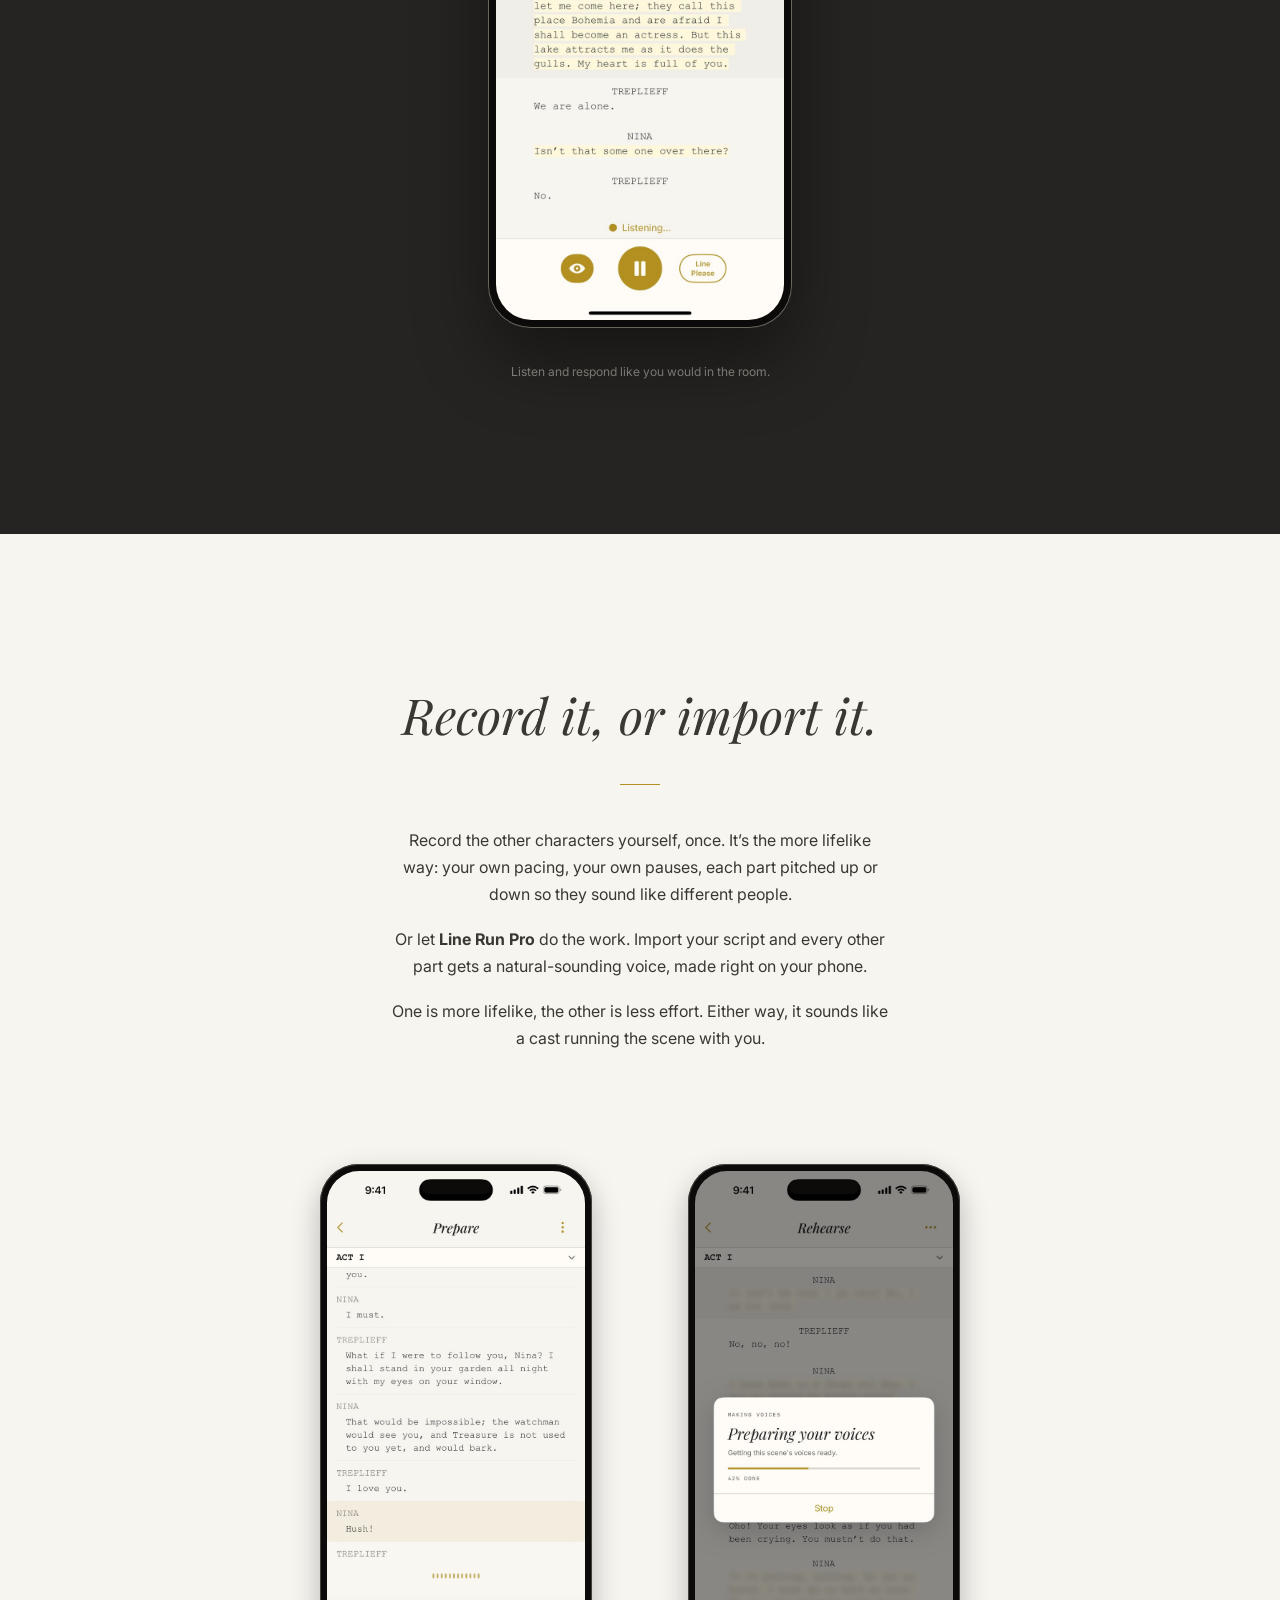
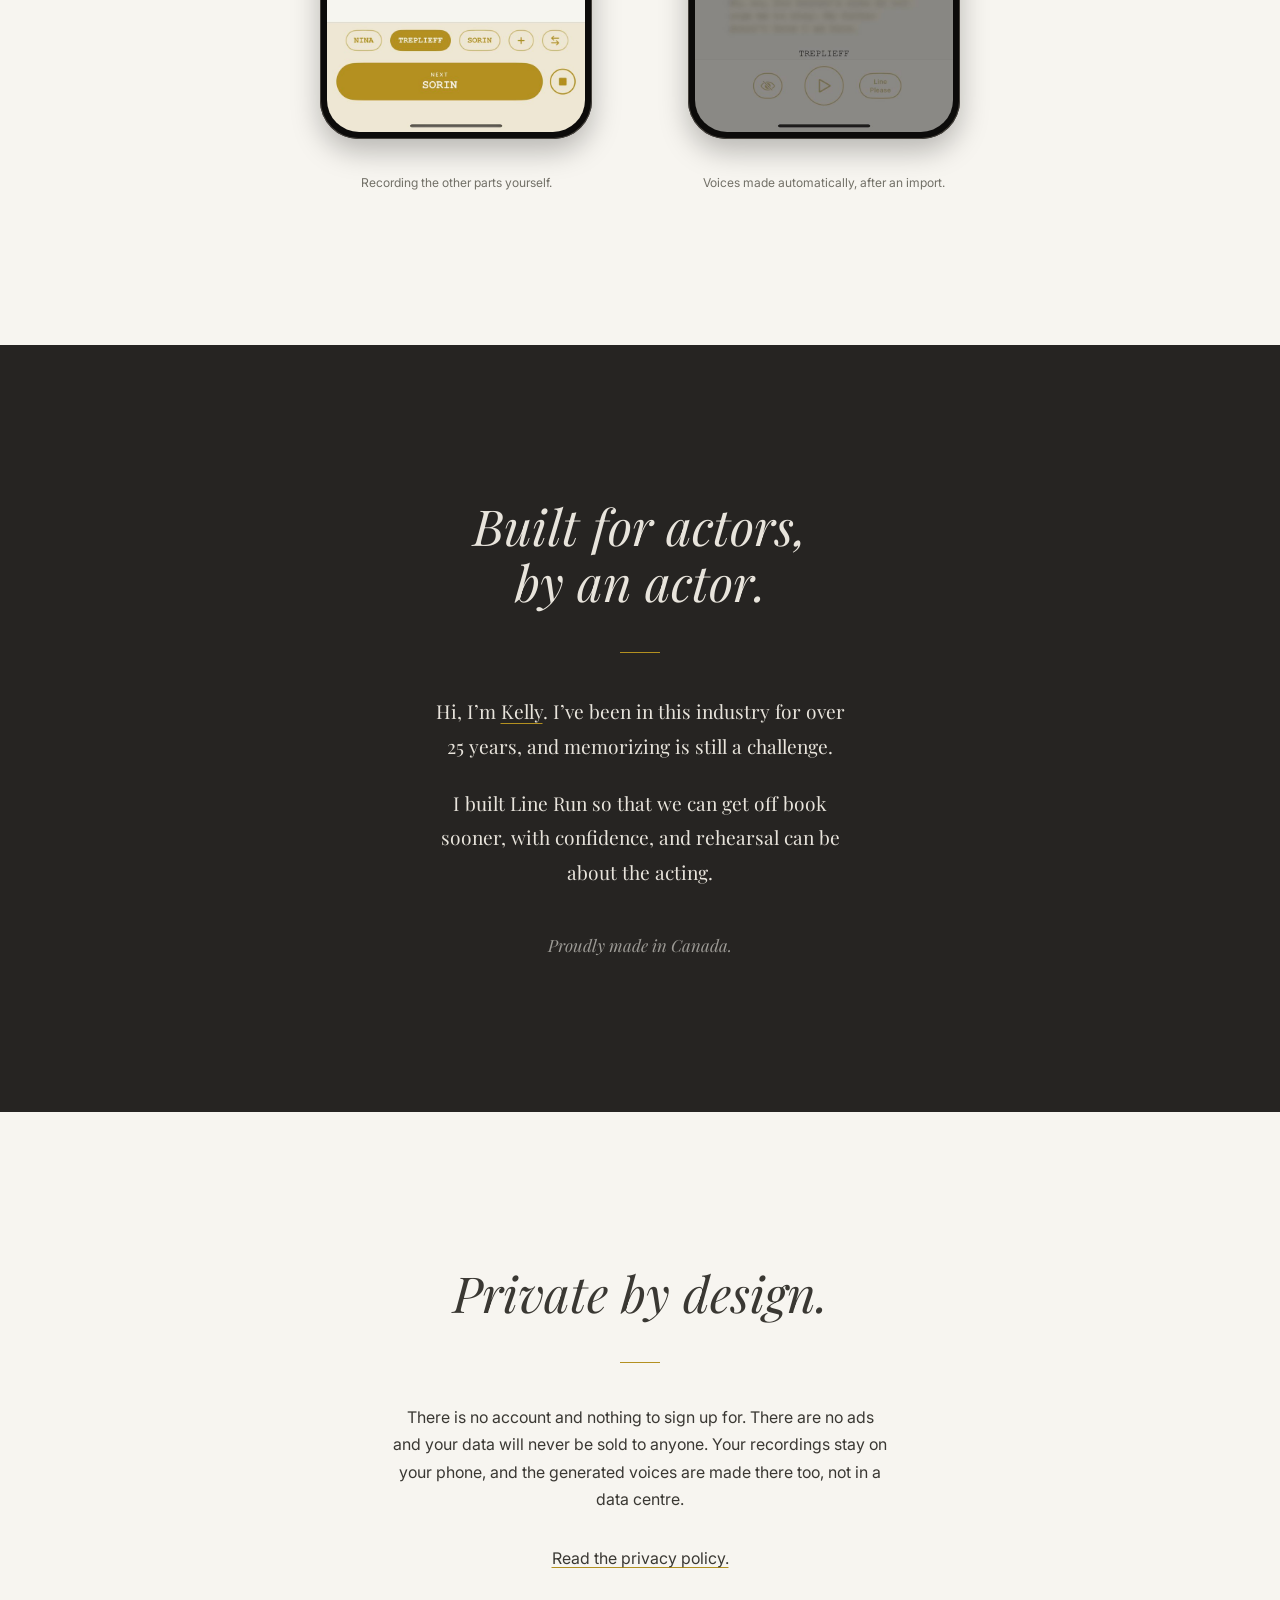
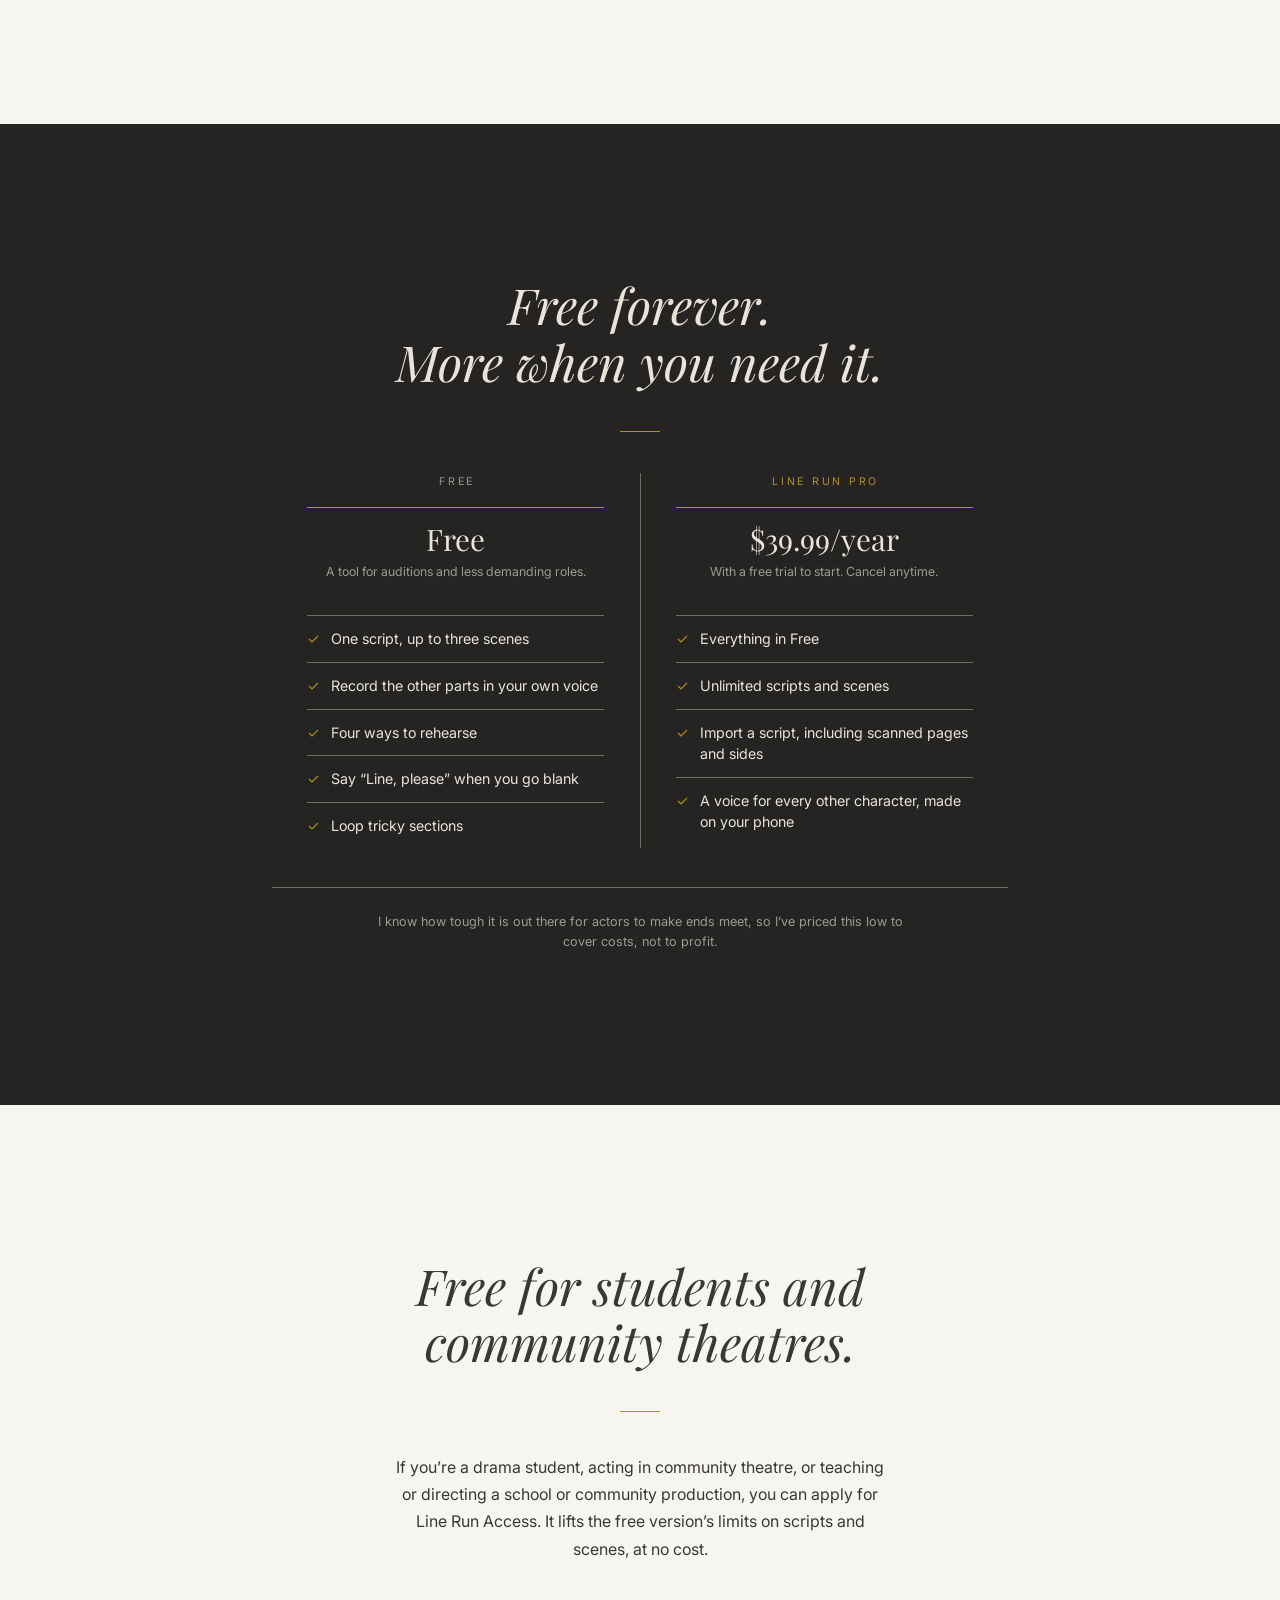
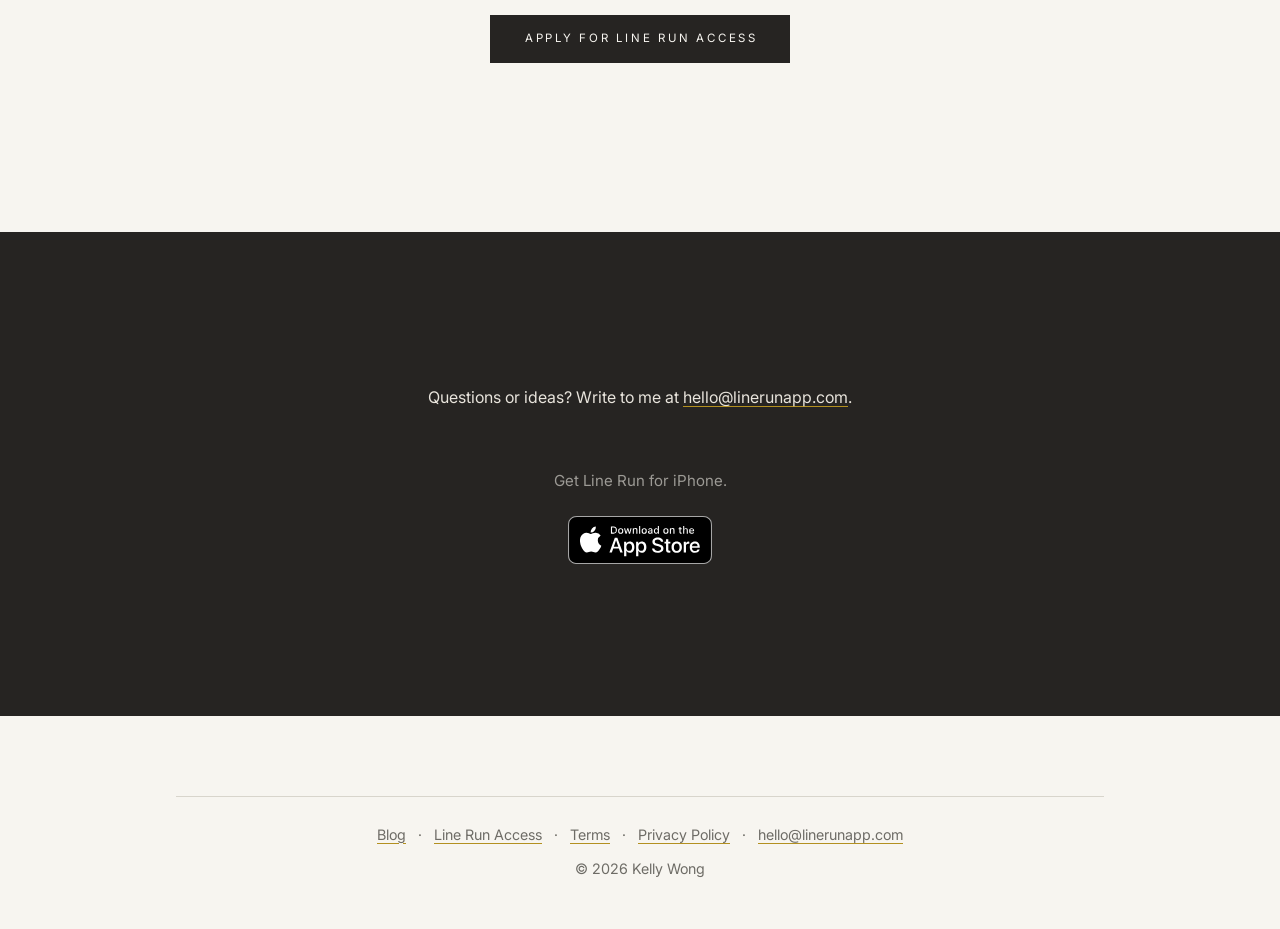
==== commit 29663666: "Home: 'Selected by App Store Editors' laurel above the headline; the film keeps its size while a bro" ====
--- a/index.html
+++ b/index.html
@@ -36,6 +36,7 @@
 <main>
 <section class="hero" aria-labelledby="h-hero">
 <div class="page">
+<p class="laurel"><svg class="lr" viewBox="0 0 238 238" width="238" height="238" aria-hidden="true" focusable="false"><defs><path id="lf" d="M0 0C7.5-8.5 21-7.6 30 0C21 7.6 7.5 8.5 0 0Z"/><g id="br"><path d="M122.0 203.9L98.4 201.5L91.4 199.4L84.7 196.8L78.1 193.5L71.9 189.7L66.0 185.4L60.5 180.7L55.4 175.4L50.8 169.8L46.7 163.7L43.2 157.4L40.1 150.7L37.7 143.9L35.9 136.8L34.7 129.6L34.1 122.3L34.1 115.0L34.7 107.8L36.0 100.6L37.9 93.6L40.4 86.7L43.4 80.1L47.0 73.7L51.2 67.7L55.8 62.1" fill="none" stroke="currentColor" stroke-width="1.5" stroke-linecap="round"/><use href="#lf" transform="translate(91.7 199.5) rotate(161) scale(0.837)"/><use href="#lf" transform="translate(91.7 199.5) rotate(233) scale(0.670)"/><use href="#lf" transform="translate(75.8 192.2) rotate(173) scale(0.805)"/><use href="#lf" transform="translate(75.8 192.2) rotate(245) scale(0.644)"/><use href="#lf" transform="translate(61.8 181.8) rotate(184) scale(0.772)"/><use href="#lf" transform="translate(61.8 181.8) rotate(256) scale(0.618)"/><use href="#lf" transform="translate(50.1 168.8) rotate(196) scale(0.740)"/><use href="#lf" transform="translate(50.1 168.8) rotate(268) scale(0.592)"/><use href="#lf" transform="translate(41.4 153.7) rotate(208) scale(0.708)"/><use href="#lf" transform="translate(41.4 153.7) rotate(280) scale(0.566)"/><use href="#lf" transform="translate(35.9 137.1) rotate(220) scale(0.676)"/><use href="#lf" transform="translate(35.9 137.1) rotate(292) scale(0.540)"/><use href="#lf" transform="translate(34.0 119.7) rotate(232) scale(0.643)"/><use href="#lf" transform="translate(34.0 119.7) rotate(304) scale(0.515)"/><use href="#lf" transform="translate(35.7 102.3) rotate(243) scale(0.611)"/><use href="#lf" transform="translate(35.7 102.3) rotate(315) scale(0.489)"/><use href="#lf" transform="translate(40.8 85.6) rotate(255) scale(0.579)"/><use href="#lf" transform="translate(40.8 85.6) rotate(327) scale(0.463)"/><use href="#lf" transform="translate(49.3 70.3) rotate(267) scale(0.546)"/><use href="#lf" transform="translate(49.3 70.3) rotate(339) scale(0.437)"/><use href="#lf" transform="translate(55.8 62.1) rotate(312) scale(0.623)"/></g></defs><use href="#br"/><use href="#br" transform="translate(238 0) scale(-1 1)"/></svg><span class="lk">Selected by</span><span class="lw">App Store<br>Editors</span></p>
 <h1 id="h-hero">It listens.<br>So you can too.</h1>
 <p class="lead">Line Run gives you your cue and waits for your response, so you can stop reciting and start acting.</p>
 <p class="badge"><a href="https://apps.apple.com/app/id6785331408"><img src="img/app-store-badge.svg" alt="Download on the App Store" width="144" height="48" decoding="async"></a></p>
@@ -52,6 +53,11 @@
 <script>(function(){var f=document.getElementById('filmfig'),
 v=document.getElementById('film'),b=document.getElementById('film-sound');
 if(!f||!v||!b)return;
+var ph=f.querySelector('.phone'),tw=innerWidth,
+tm=window.matchMedia&&window.matchMedia('(hover: none)');
+function fit(){var h=window.innerHeight||0;if(!ph||!h)return;
+ph.style.setProperty('--pw','max(9rem, min(19.5rem, calc(100vw - 3rem), '+Math.round((h-160)/2.107)+'px))')}
+fit();addEventListener('resize',function(){if(!(tm&&tm.matches)||innerWidth!==tw){tw=innerWidth;fit()}},{passive:true});
 var m=window.matchMedia&&window.matchMedia('(prefers-reduced-motion: reduce)');
 if(m&&m.matches){v.autoplay=false;v.loop=false;v.controls=true;
 try{v.pause();v.currentTime=0}catch(e){}return;}
--- a/style.css
+++ b/style.css
@@ -62,6 +62,13 @@
      font-size: clamp(1.85rem, 4vw, 3.1rem); line-height: 1.14;
      margin: 0 auto var(--gap); max-width: 18ch; overflow-wrap: break-word; text-wrap: balance; }
 h3 { font-weight: 700; font-size: 1rem; margin: 2.2rem 0 0.5rem; }
+.laurel { position: relative; display: flex; flex-direction: column; align-items: center; justify-content: center;
+          width: 238px; height: 238px; margin: -7.5rem auto 2.25rem; max-width: none; text-align: center; }
+.laurel .lr { position: absolute; inset: 0; width: 100%; height: 100%; color: var(--gold); fill: currentColor; }
+.laurel .lk { position: relative; font-size: 0.62rem; line-height: 1; letter-spacing: 0.24em; text-transform: uppercase;
+              color: var(--muted); margin: 0.4rem 0 0.5rem; }
+.laurel .lw { position: relative; font-weight: 700; font-size: 1.12rem; line-height: 1.14; letter-spacing: 0.06em;
+              text-transform: uppercase; color: var(--text); }
 .lead { font-size: 1.125rem; line-height: 1.6; color: var(--muted); margin: 0 auto; max-width: 30rem; }
 p { margin: 0 auto 1.1rem; max-width: 31rem; }
 strong { font-weight: 700; }
@@ -363,9 +370,10 @@
 .checks { border-top: 1px solid var(--rule); padding-top: 1.2rem; margin-top: 2rem; }
 .check { display: flex; gap: 0.7rem; align-items: baseline; margin: 0 0 0.6rem; }
 .check input { accent-color: #3A3833; width: 1rem; height: 1rem; flex: none; transform: translateY(0.12rem); }
-.send { display: block; width: 100%; margin: 1.6rem 0 1.4rem; padding: 0.95rem 1rem; cursor: pointer;
-        font: 400 1.05rem/1 "Playfair Display", Georgia, serif; font-style: italic; letter-spacing: 0.02em;
-        color: #F7F5F0; background: #262422; border: 0; box-shadow: inset 0 -2px 0 var(--gold); }
+.send { display: block; width: 100%; margin: 1.6rem 0 1.4rem; padding: 1.1rem 1rem; cursor: pointer;
+        font: 400 0.72rem/1.2 "Inter", -apple-system, BlinkMacSystemFont, "Helvetica Neue", Arial, sans-serif;
+        letter-spacing: 0.24em; text-transform: uppercase; text-indent: 0.24em;
+        color: #F7F5F0; background: #262422; border: 0; border-radius: 0; }
 .send:hover { background: #3A3833; }
 .send:focus-visible { outline: 2px solid var(--gold); outline-offset: 3px; }
 .apply .fine { font-size: 0.8rem; line-height: 1.55; color: var(--muted); margin: 0 0 0.6rem; max-width: none; }
@@ -399,14 +407,23 @@
 .home main > .close.stage { padding: var(--beat) 0; }
 .home .more { margin: 2rem auto 0; }
 
-/* the home page's button to the Access page, the form's own button */
-.cta { display: inline-block; margin: 2.2rem auto 0; padding: 0.95rem 2.2rem; text-decoration: none;
-       font: 400 1.05rem/1 "Playfair Display", Georgia, serif; font-style: italic; letter-spacing: 0.02em;
-       color: #F7F5F0; background: #262422; box-shadow: inset 0 -2px 0 var(--gold); }
+/* The home page's button to the Access page, in the site's own printed vocabulary
+   (owner, 2026-09-30, option B): spaced small capitals like the title block, on the
+   charcoal of the stage bands, square corners, no gold edge. */
+.cta { display: inline-block; margin: 2.2rem auto 0; padding: 1.05rem 2rem; text-decoration: none;
+       font: 400 0.72rem/1.2 "Inter", -apple-system, BlinkMacSystemFont, "Helvetica Neue", Arial, sans-serif;
+       letter-spacing: 0.24em; text-transform: uppercase; text-indent: 0.24em;
+       color: #F7F5F0; background: #262422; }
 .cta:hover { background: #3A3833; }
 .cta:focus-visible { outline: 2px solid var(--gold); outline-offset: 3px; }
 .apply .needlink { font-size: 0.85rem; color: #8A3B12; border-left: 2px solid var(--gold); padding: 0.2rem 0 0.2rem 0.7rem; margin: 0.7rem 0 0; max-width: none; }
-.apply .formerr { font-size: 0.85rem; color: #8A3B12; margin: 1.2rem 0 0; max-width: none; }
+.access .meta { margin-bottom: 2rem; }
+.access .intro { text-align: center; }
+.access .intro + .facts { margin-top: 5rem; }
+/* Missing fields: a pale red band, so it reads at a glance (owner chose B, 2026-10-01). */
+.apply .ferr, .apply .formerr { font-size: 0.85rem; color: #9E2118; background: #F9E3DF; border-left: 3px solid #B3261E; padding: 0.45rem 0.7rem; margin: 0.6rem 0 0; max-width: none; }
+.apply .bad input[type=text], .apply .bad input[type=email], .apply .bad input[type=url], .apply .bad textarea { border-color: #B3261E; border-bottom-width: 2px; }
+.apply .formerr { margin: 1.2rem 0 0; }
 .send:disabled { opacity: 0.7; cursor: default; }
 .applied { max-width: 34rem; margin: 4.5rem auto 0; text-align: center; background: #FFFDF8;
            border: 1px solid var(--rule); outline: 1px solid var(--rule); outline-offset: 6px; padding: 2.6rem 2.2rem 1.6rem; }
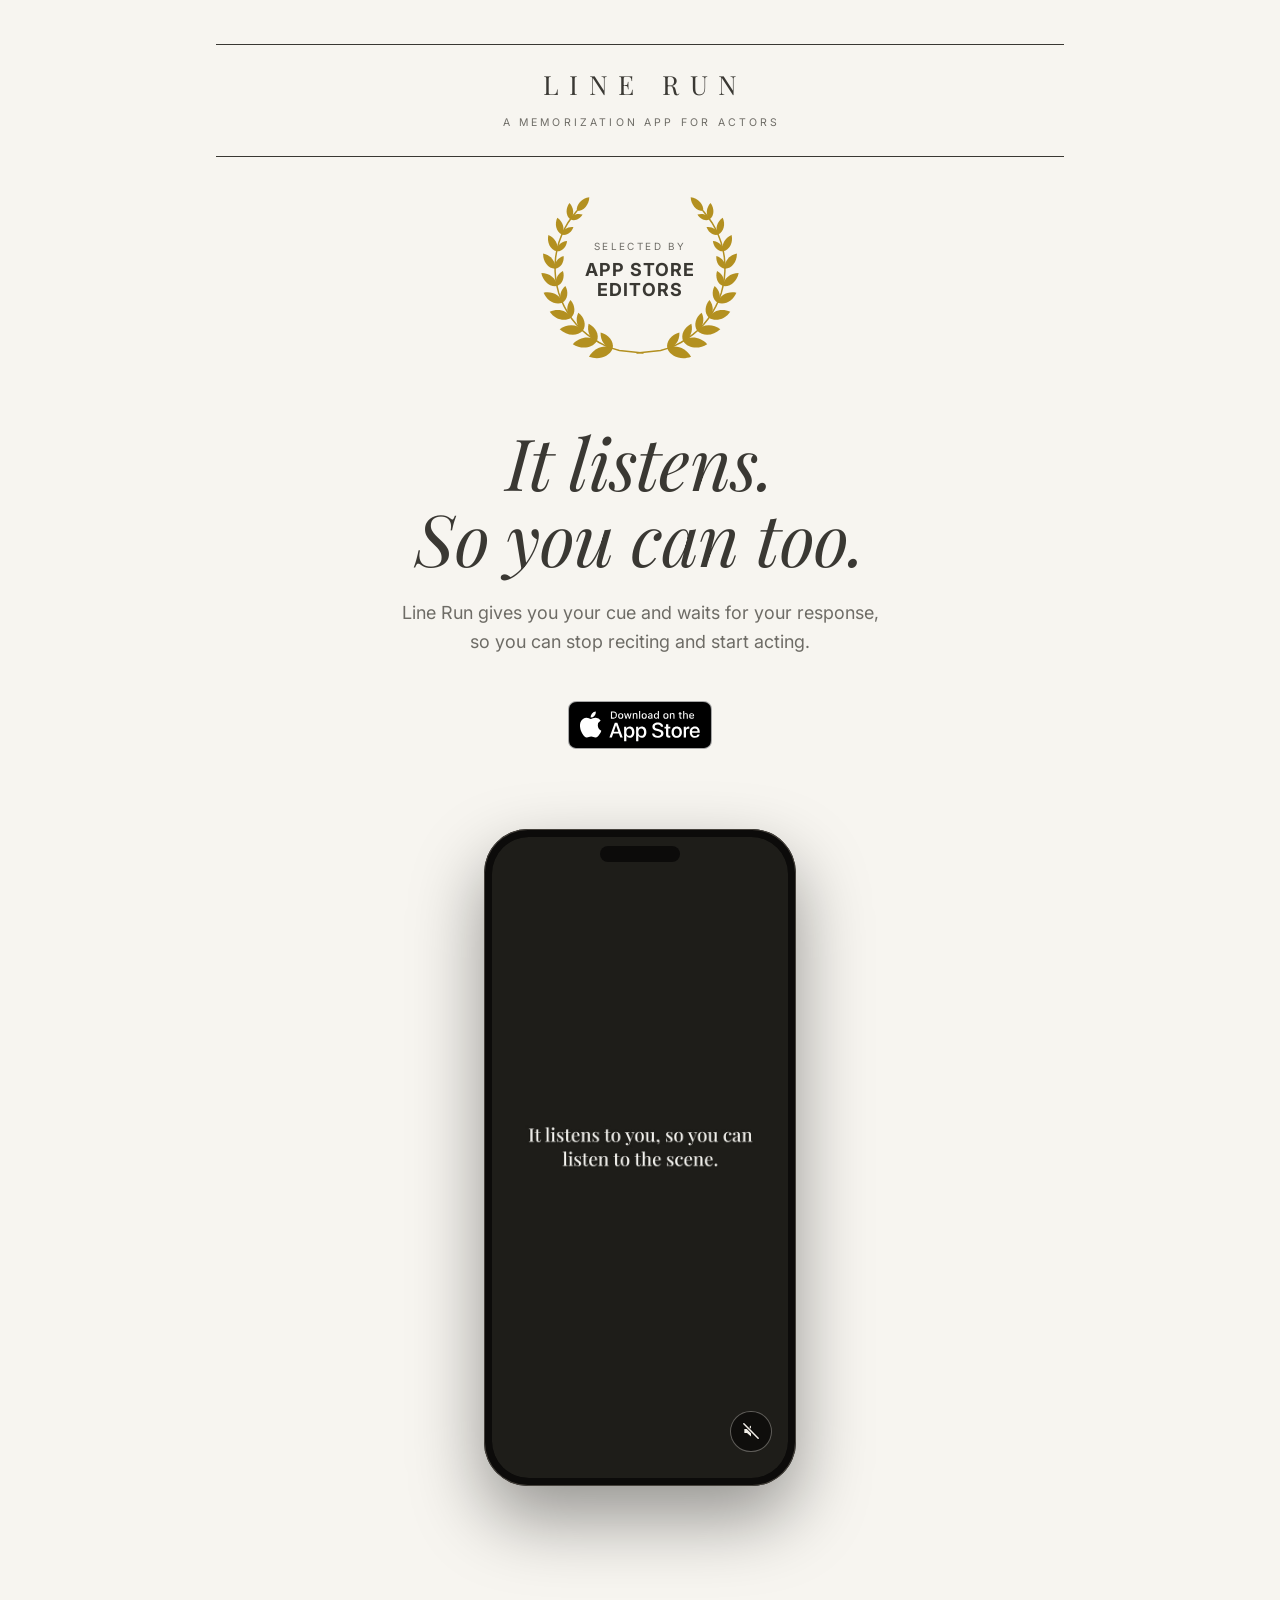
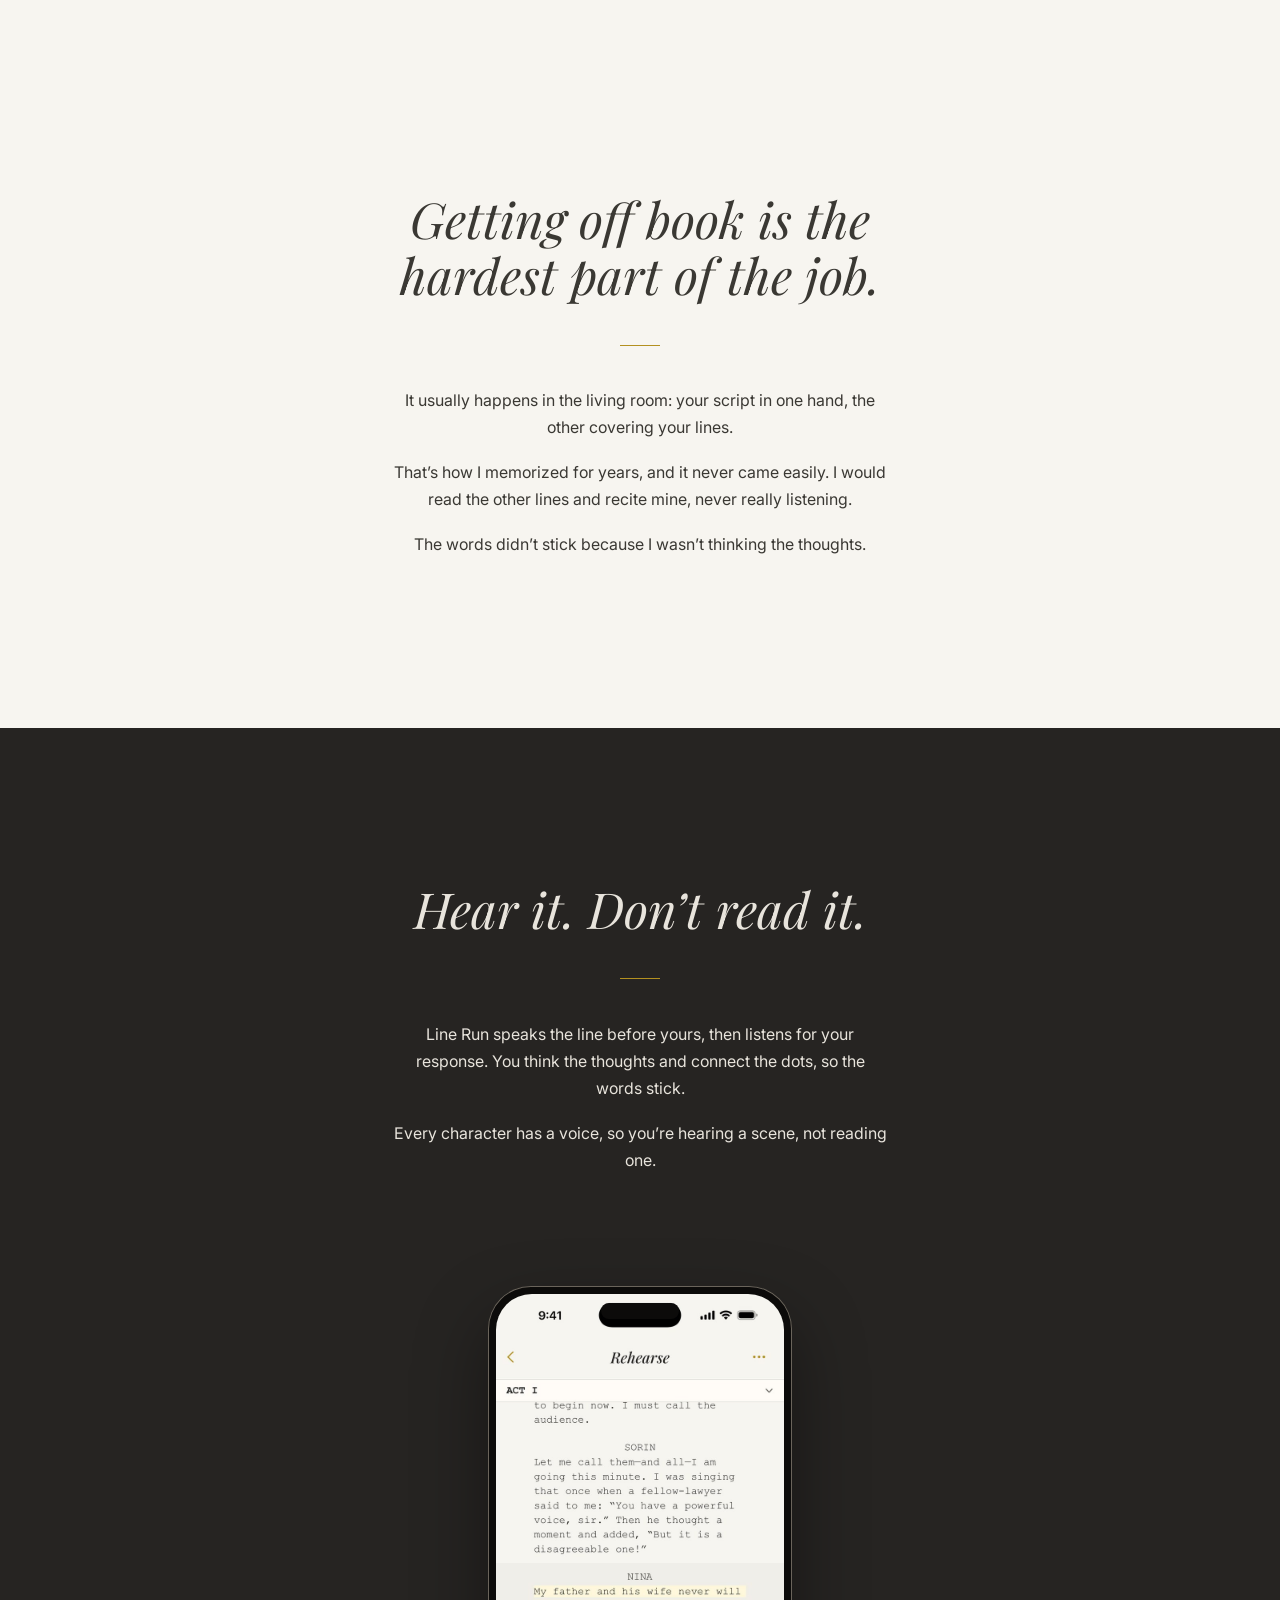
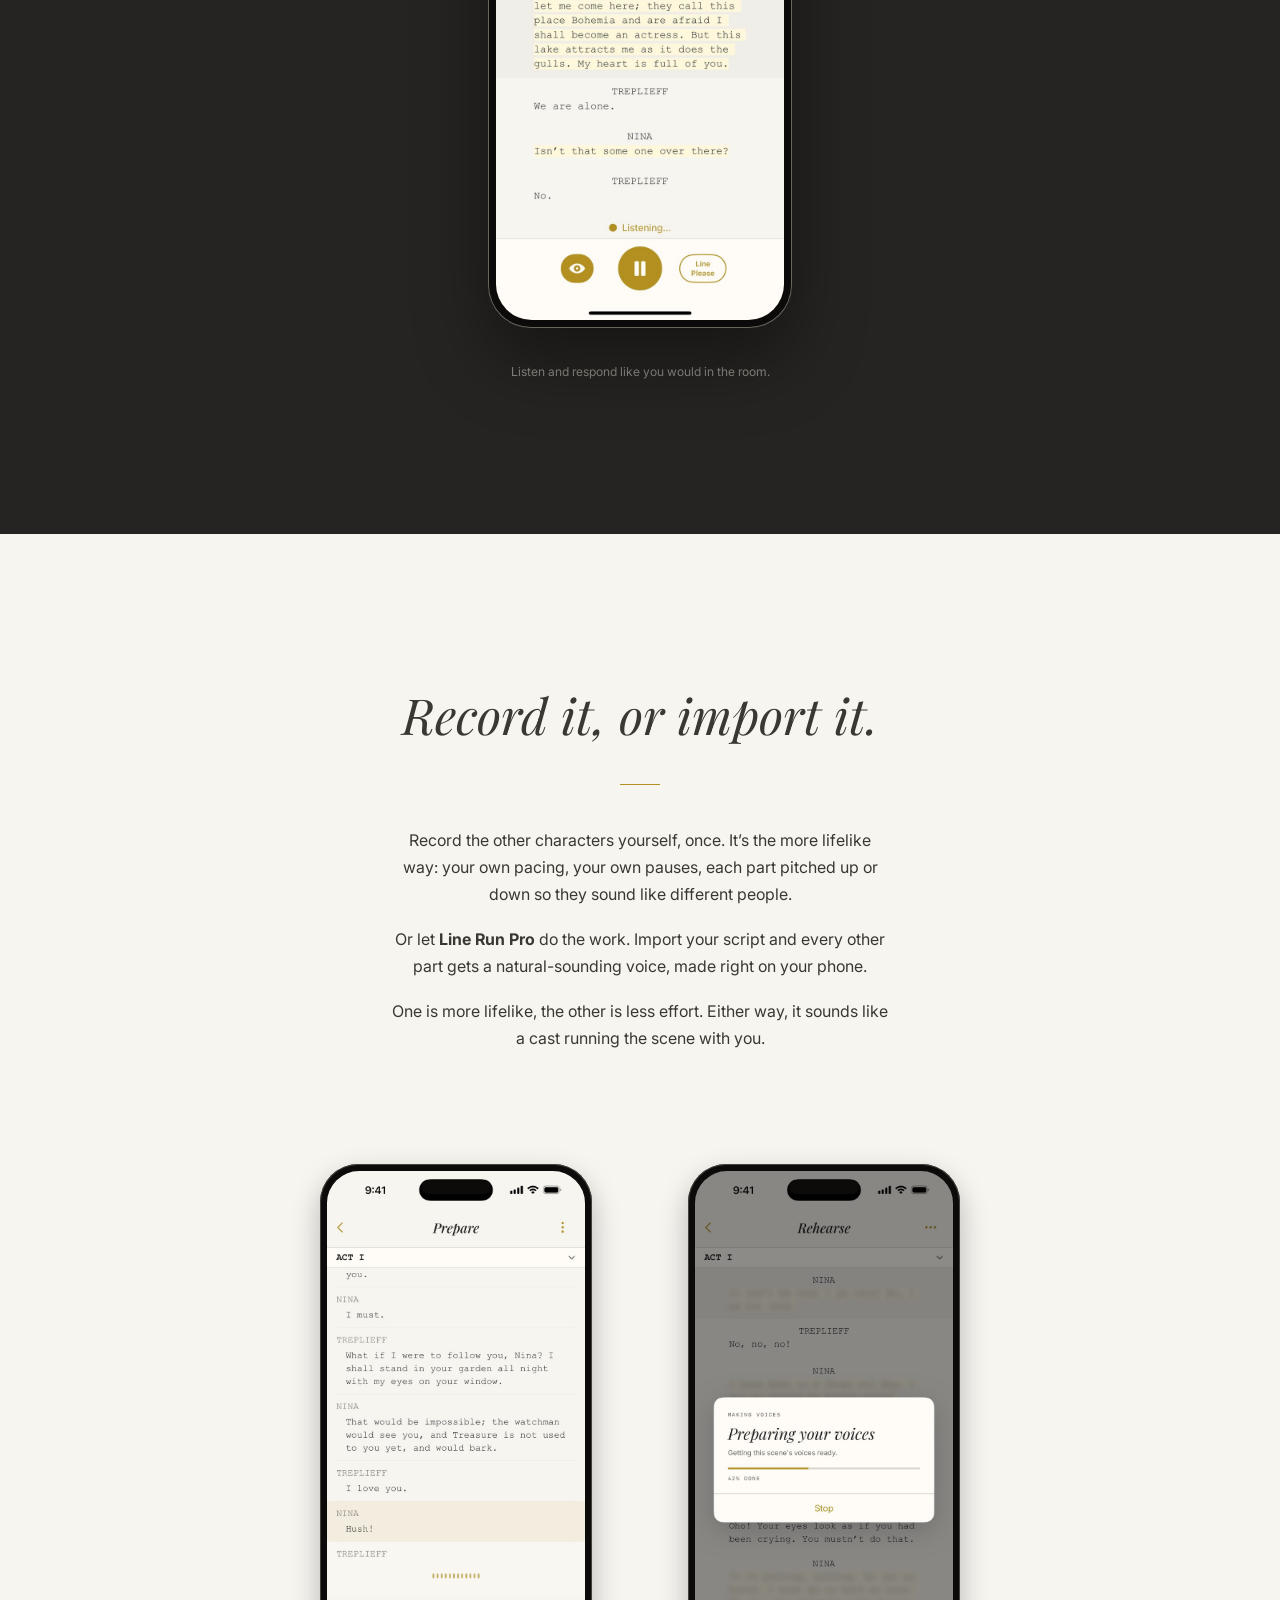
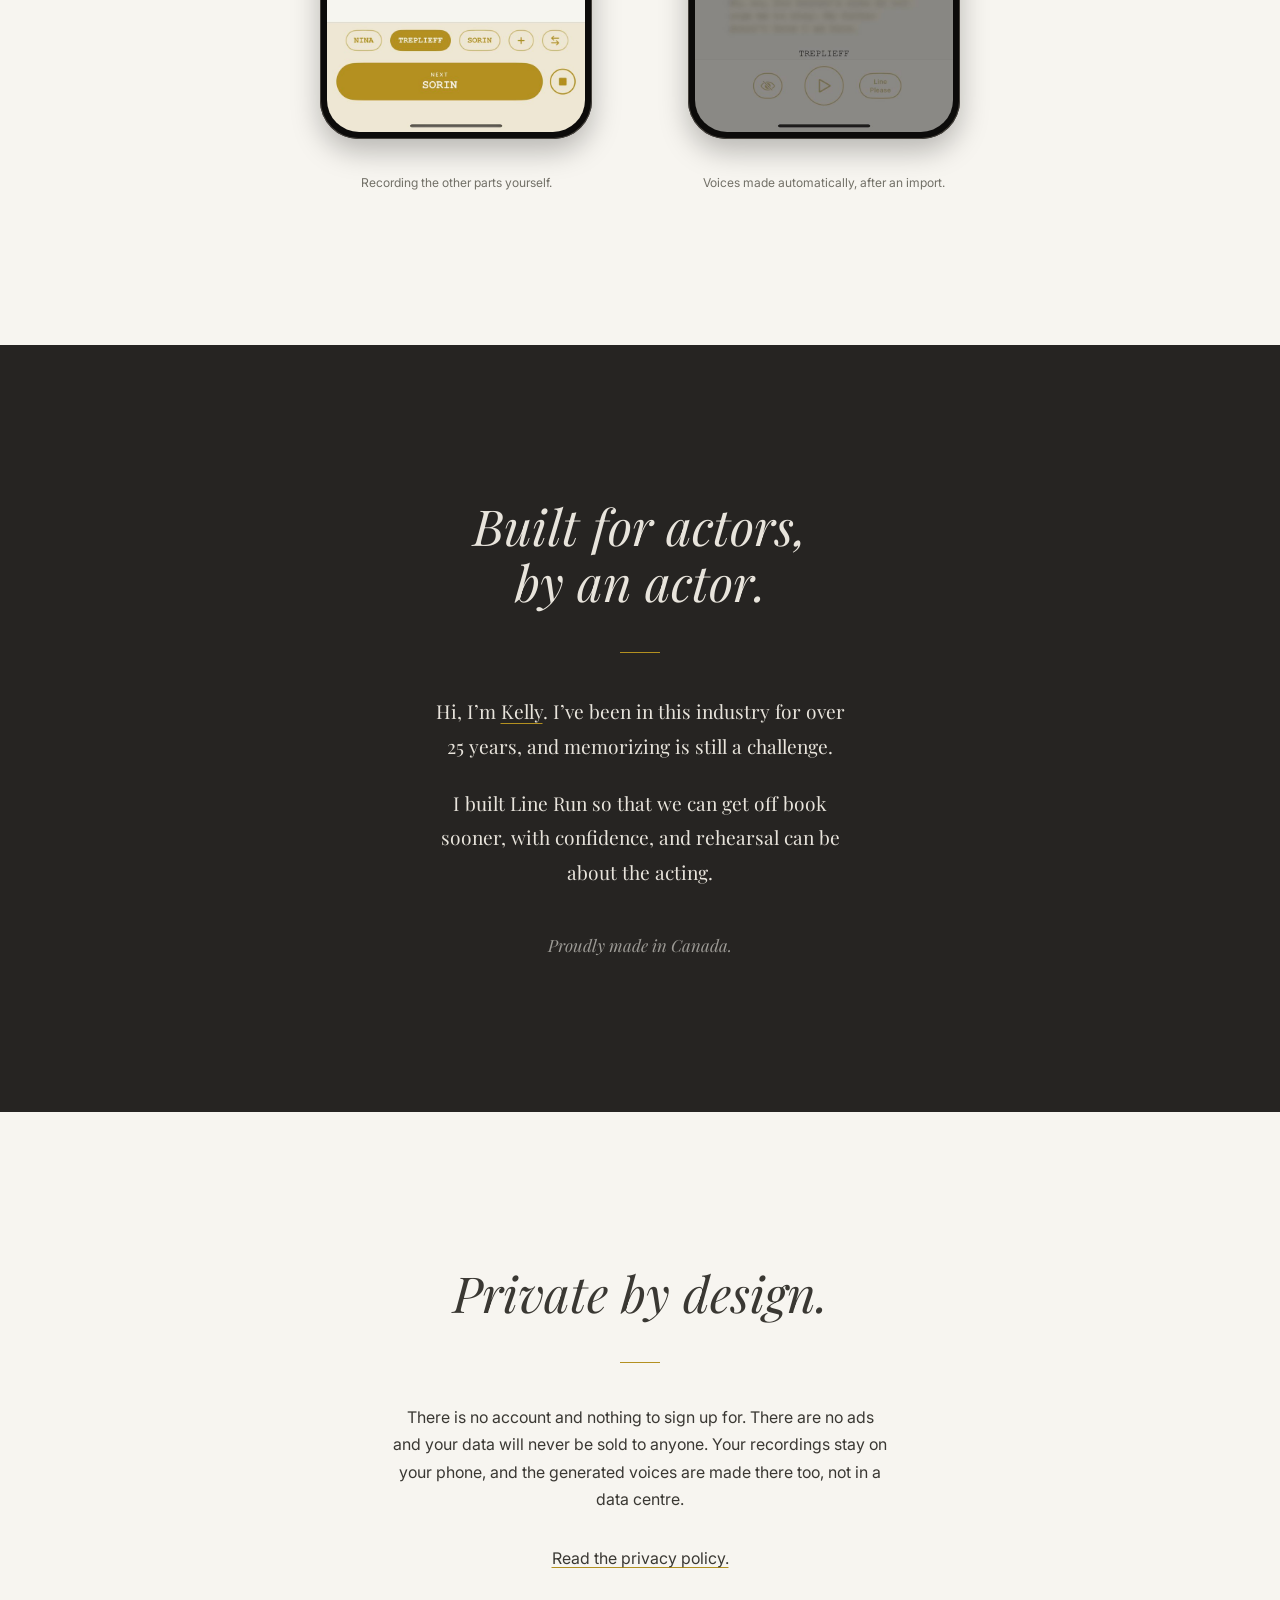
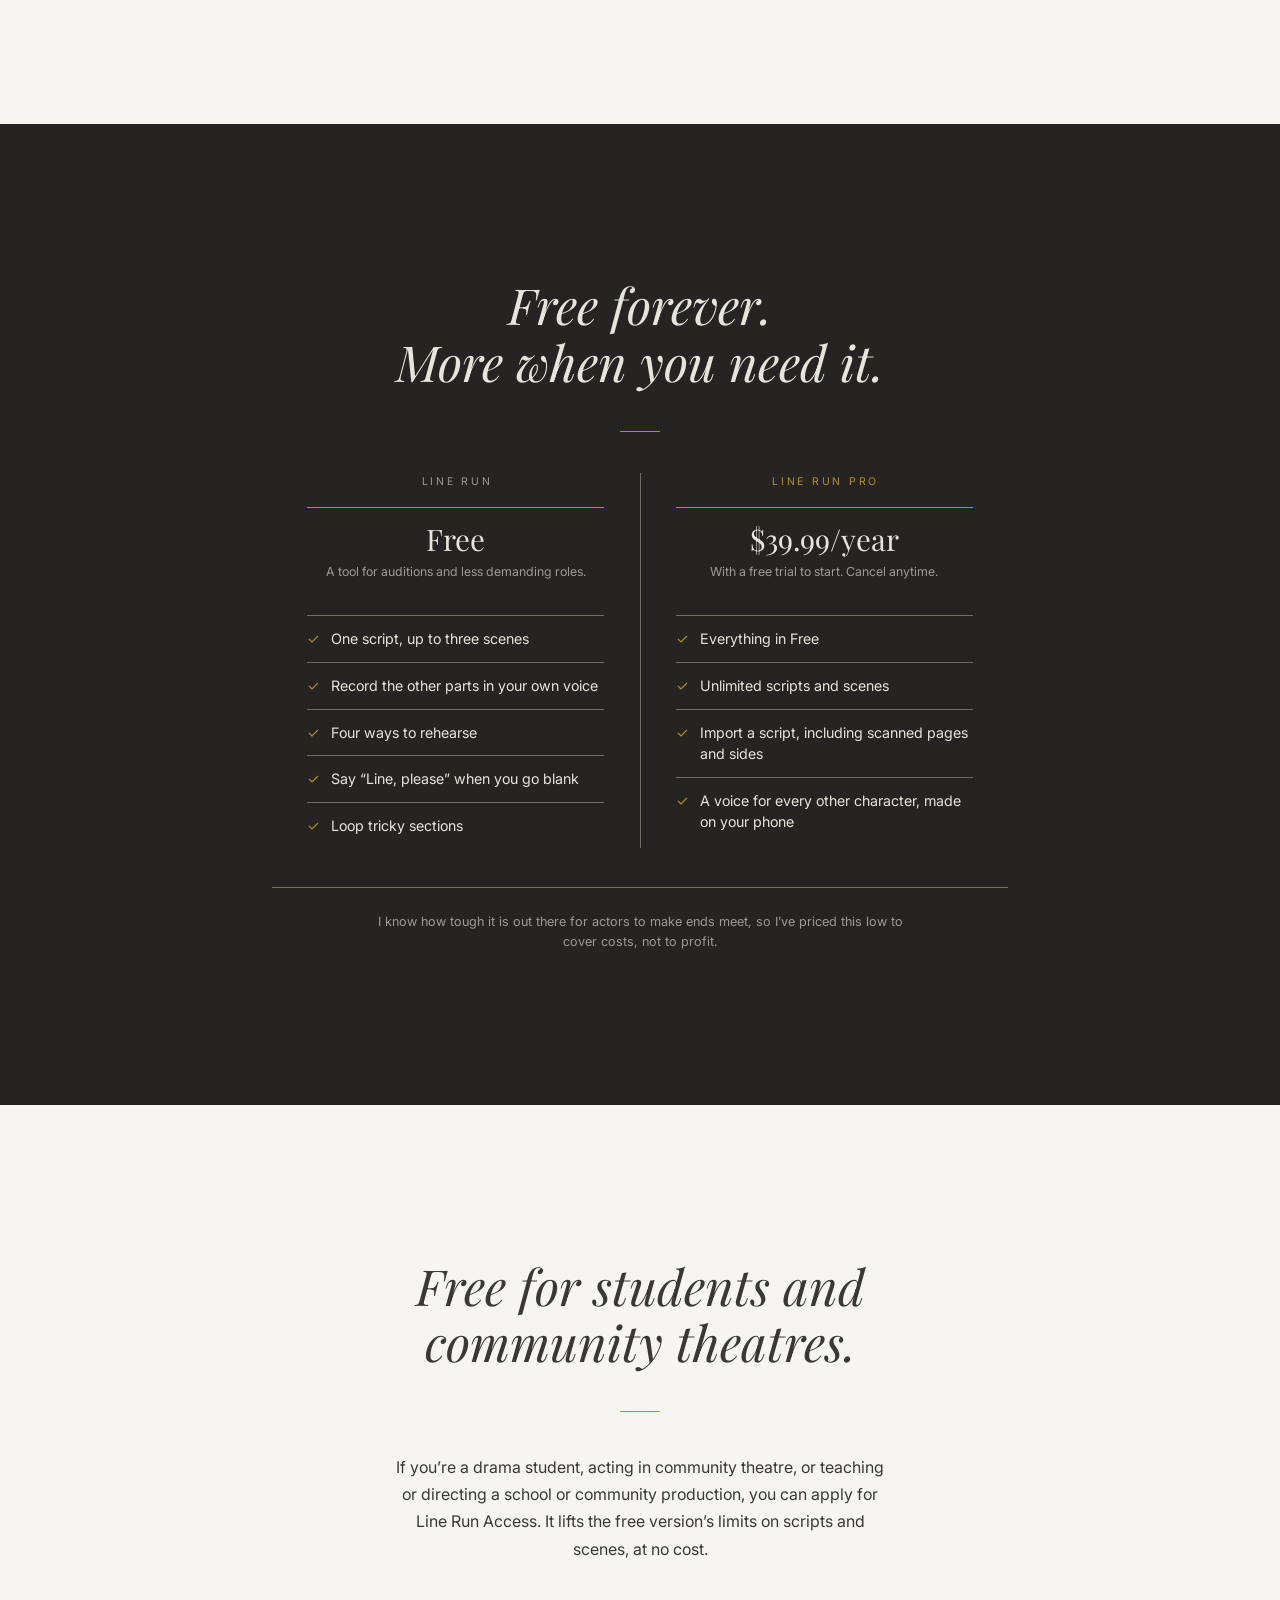
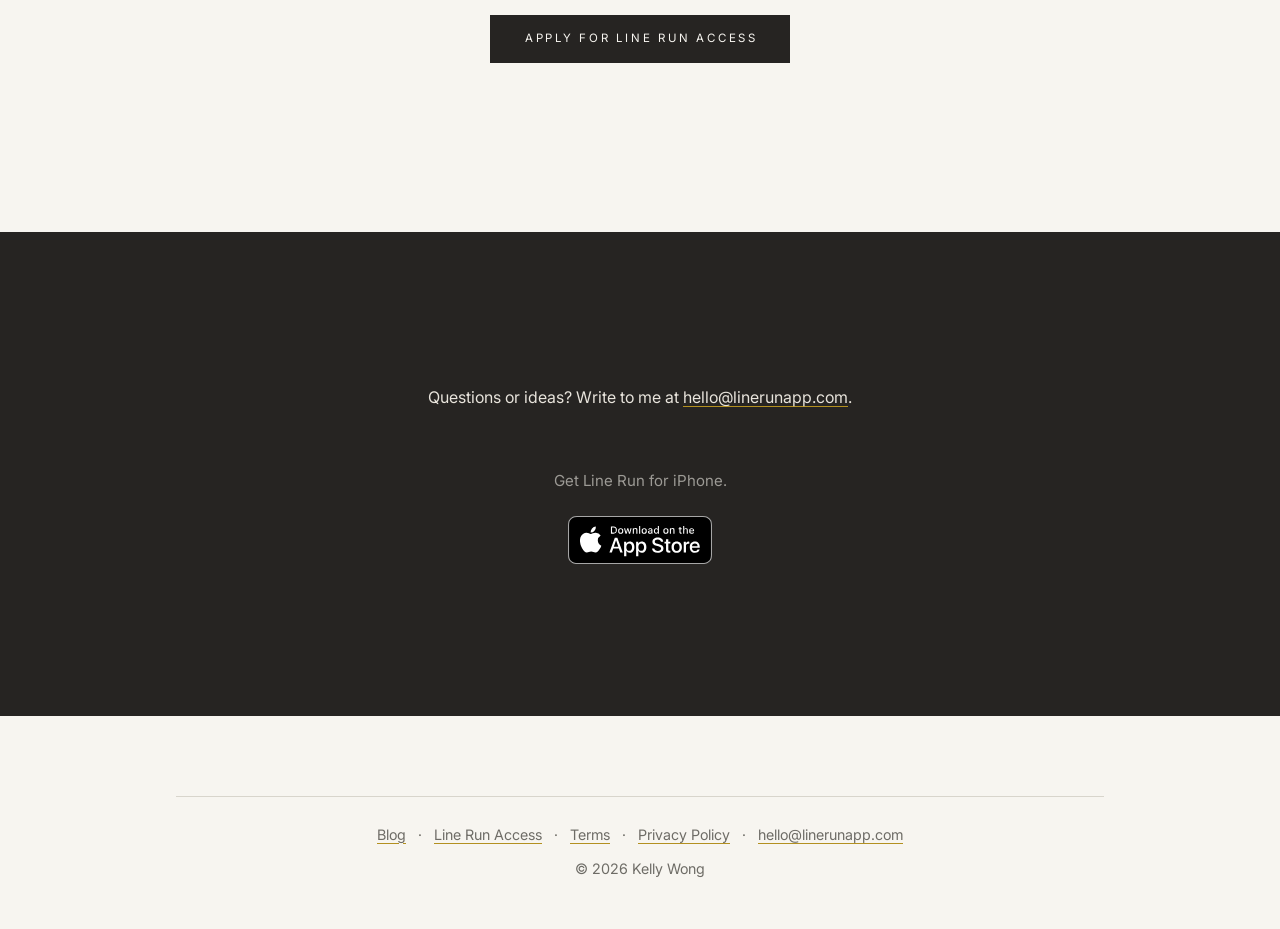
==== commit 6a6c20a4: "Home: the free column's header reads Line Run, echoing Line Run Pro Co-Authored-By: Claude Opus 5.5 " ====
--- a/index.html
+++ b/index.html
@@ -142,7 +142,7 @@
 <div class="hrule" aria-hidden="true"></div>
 <div class="bill">
 <div class="col">
-<h3 class="colhead">Free</h3>
+<h3 class="colhead">Line Run</h3>
 <p class="price">Free</p>
 <p class="pricesub">A tool for auditions and less demanding roles.</p>
 <ul>
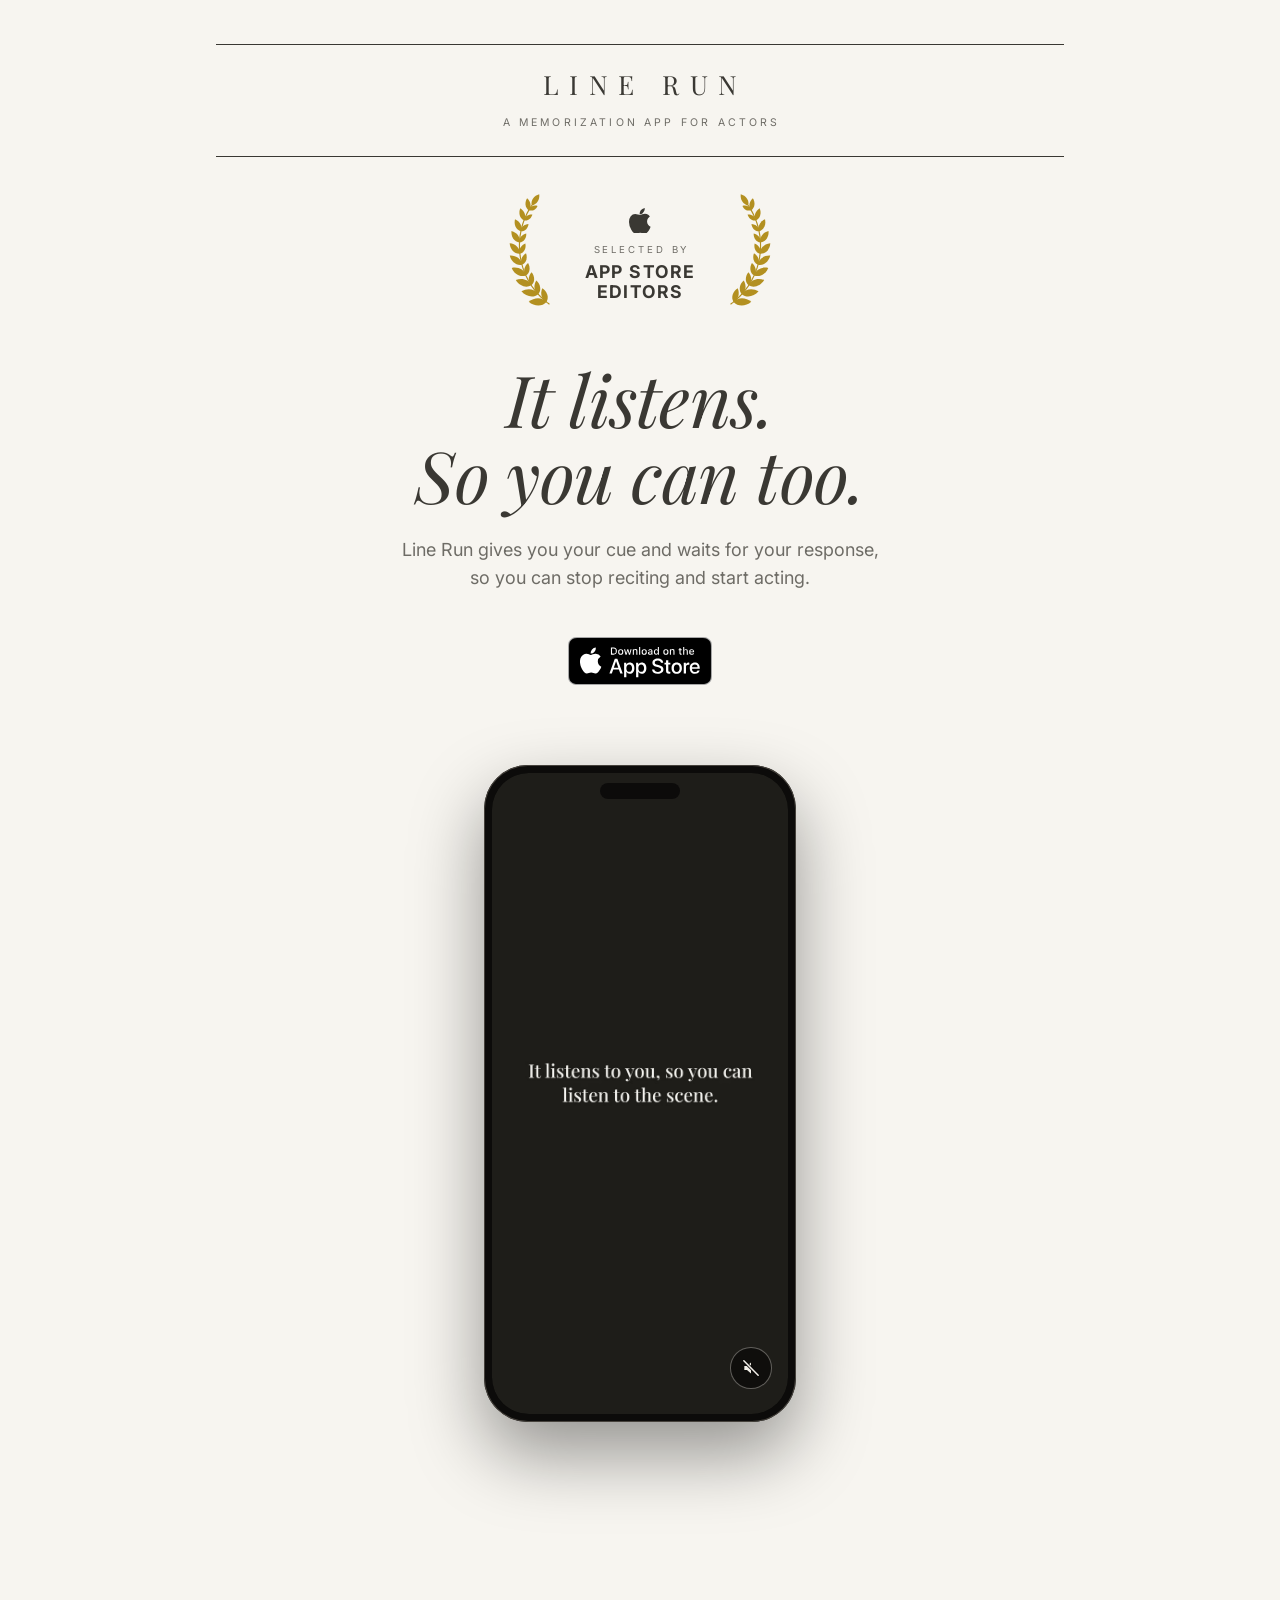
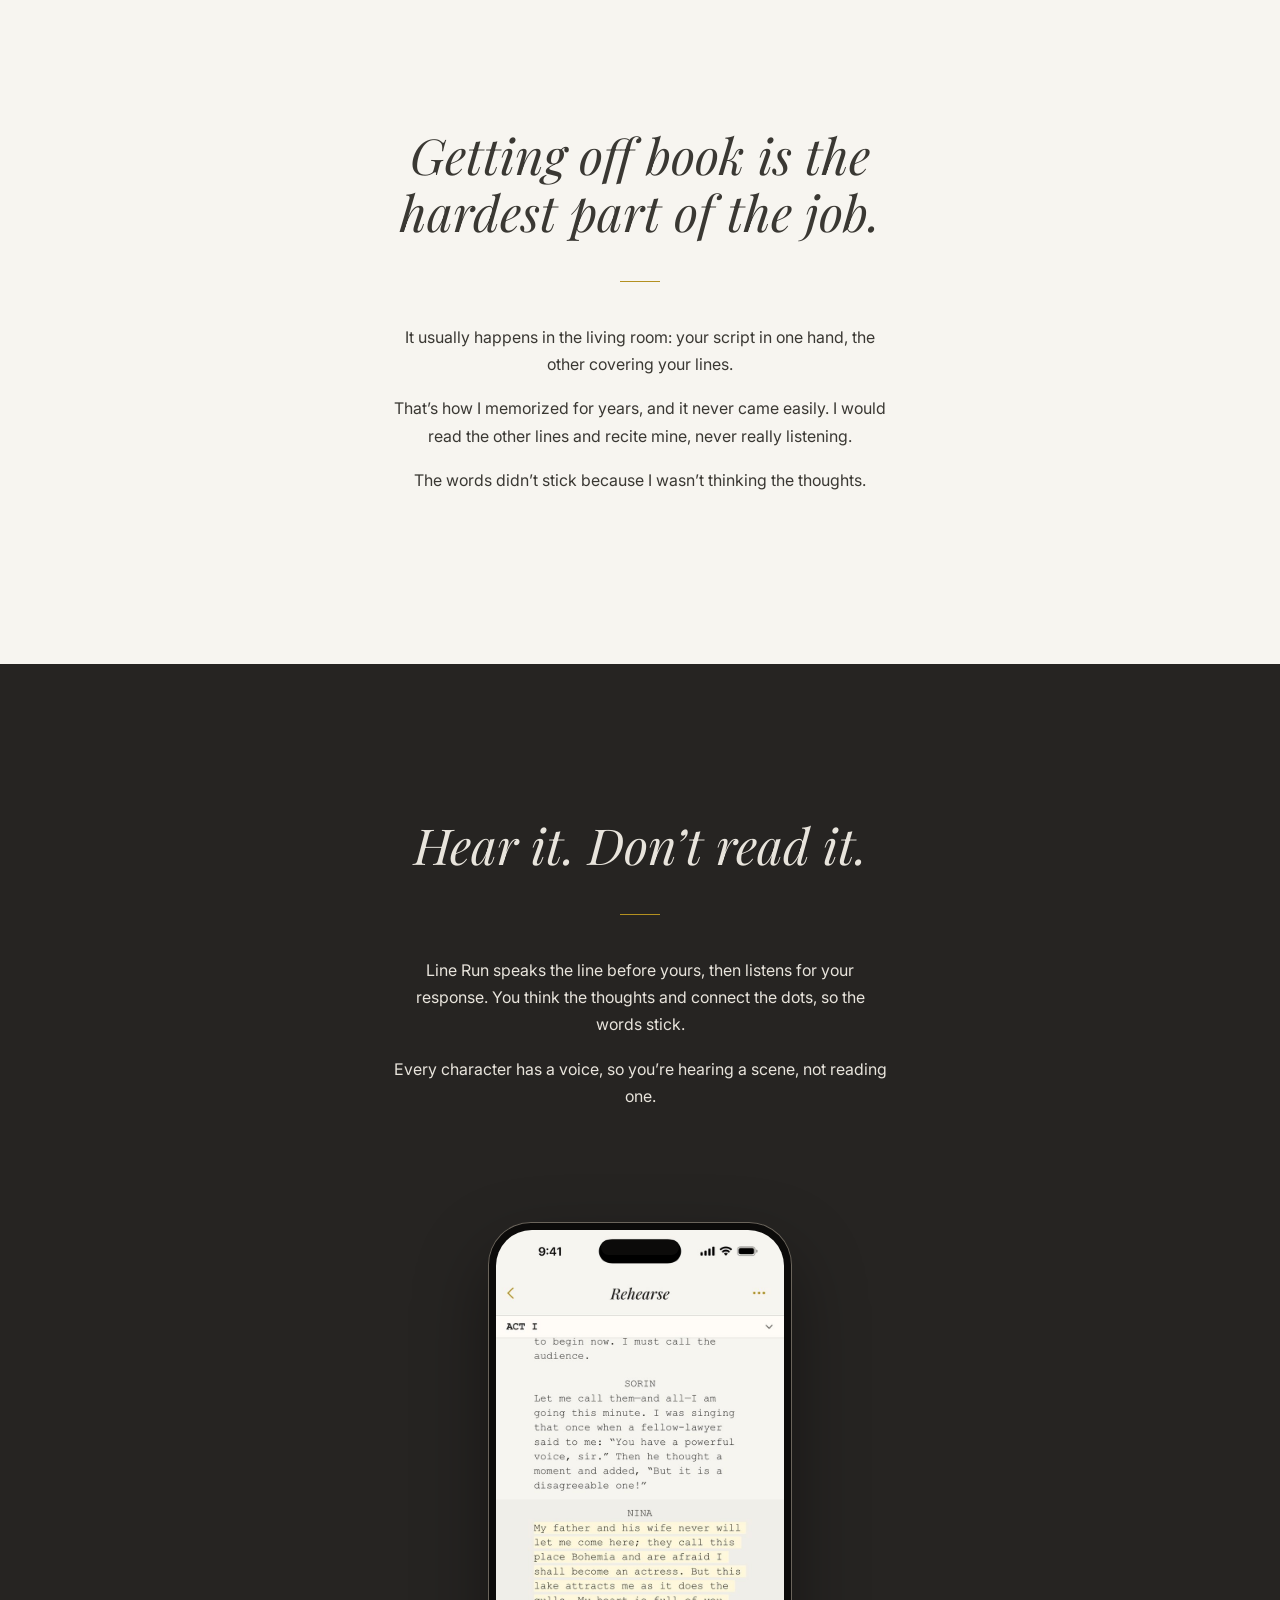
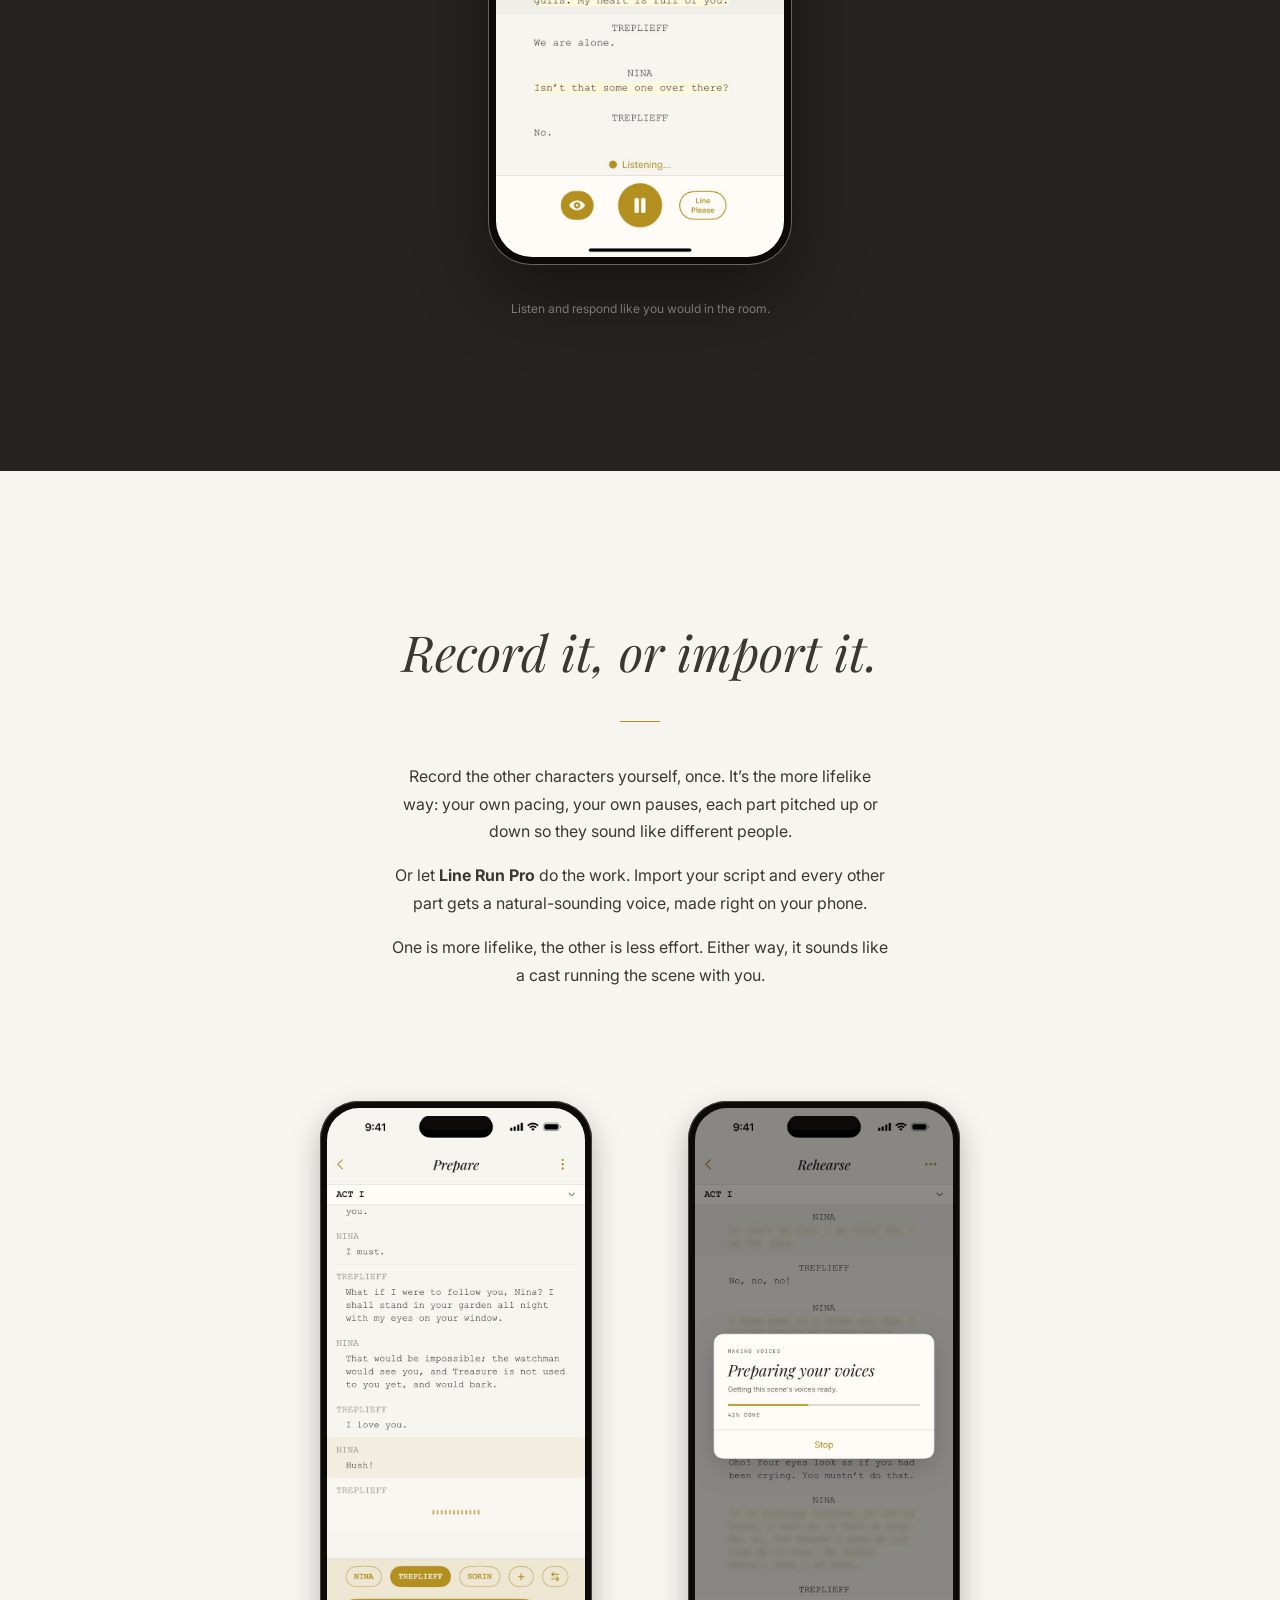
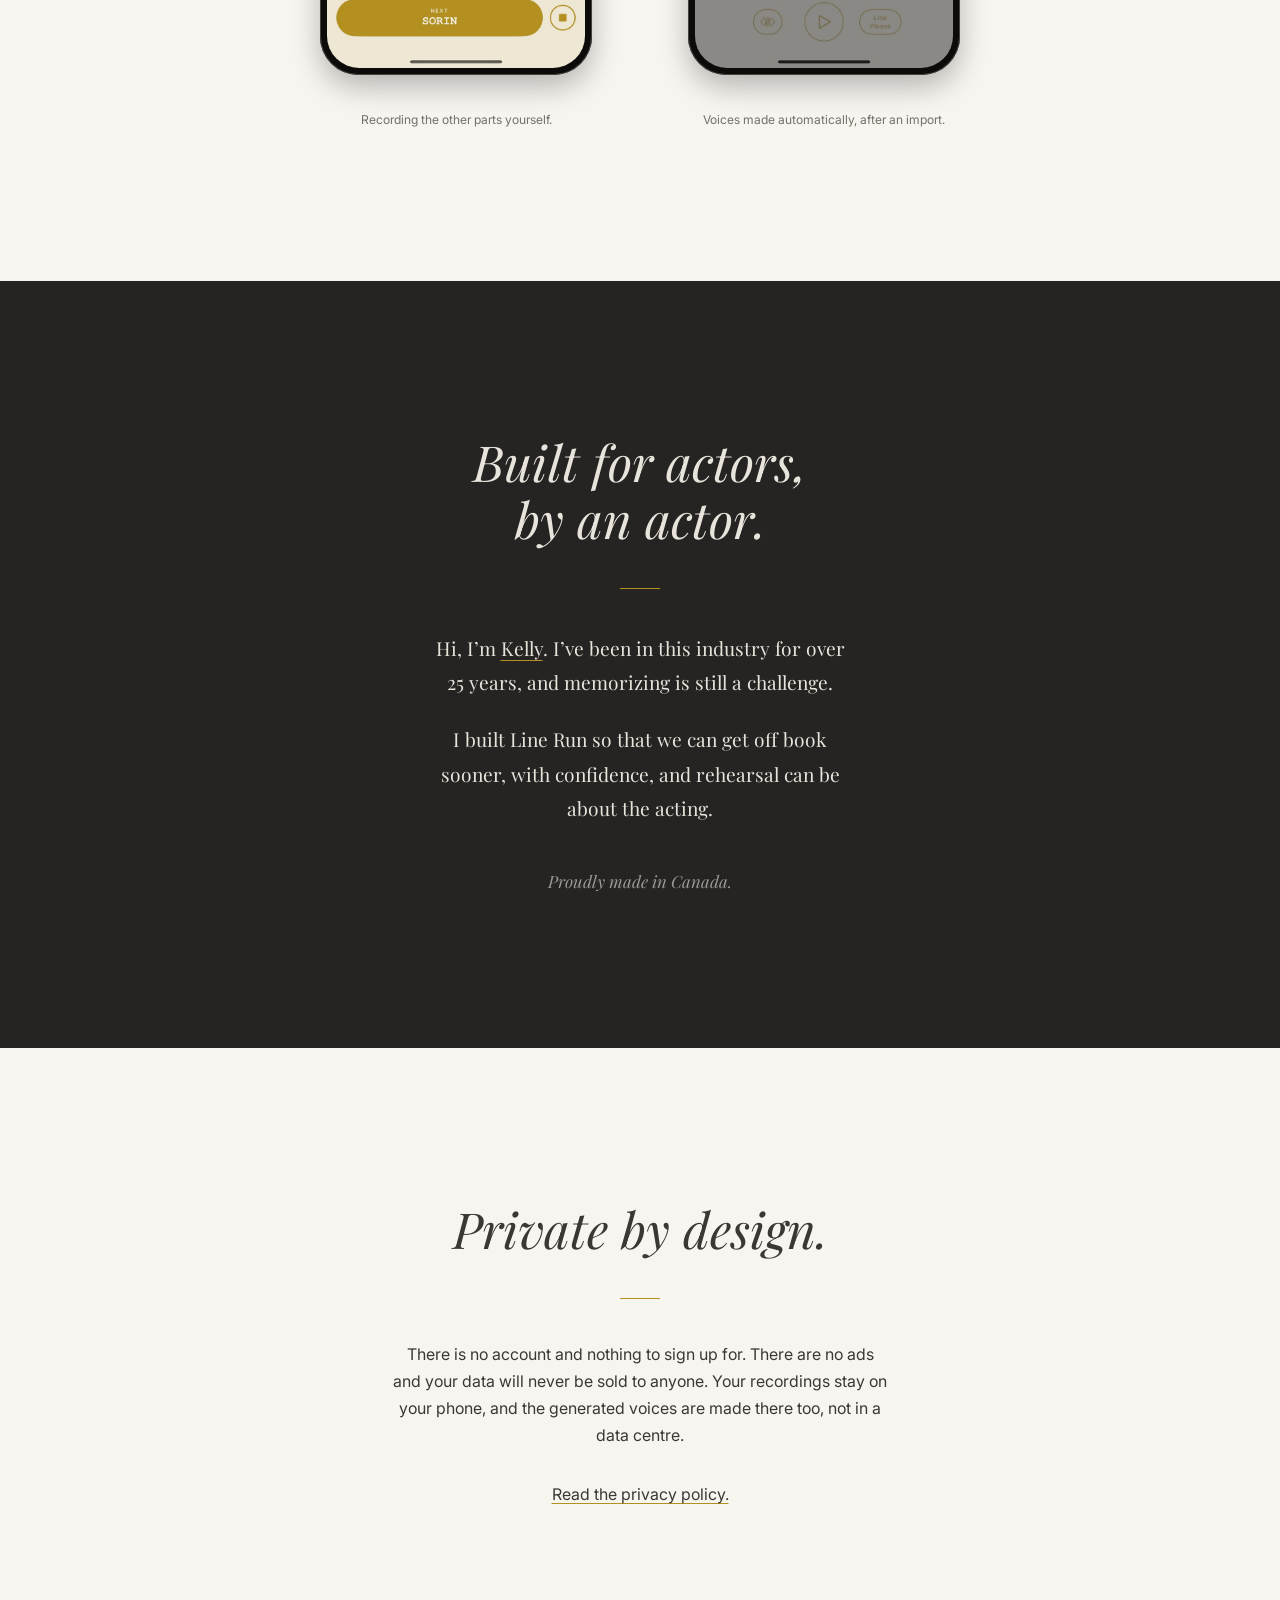
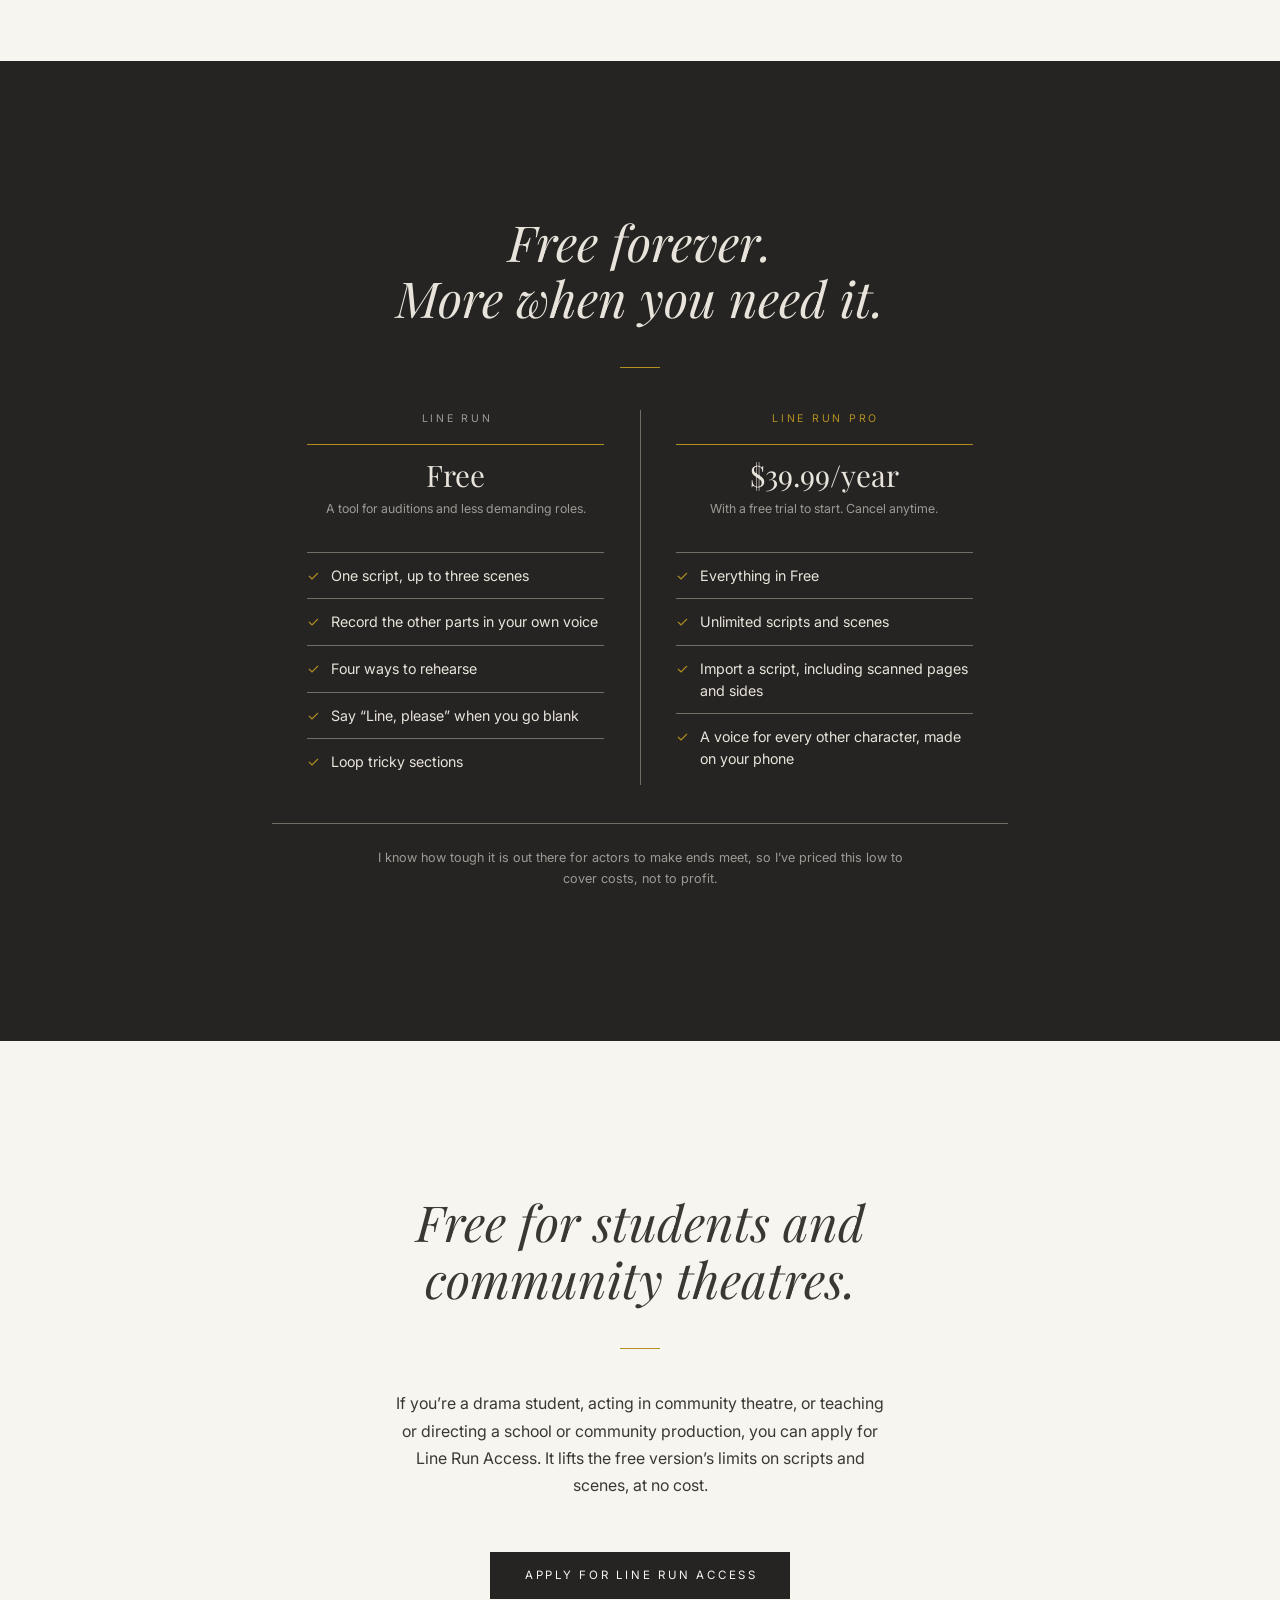
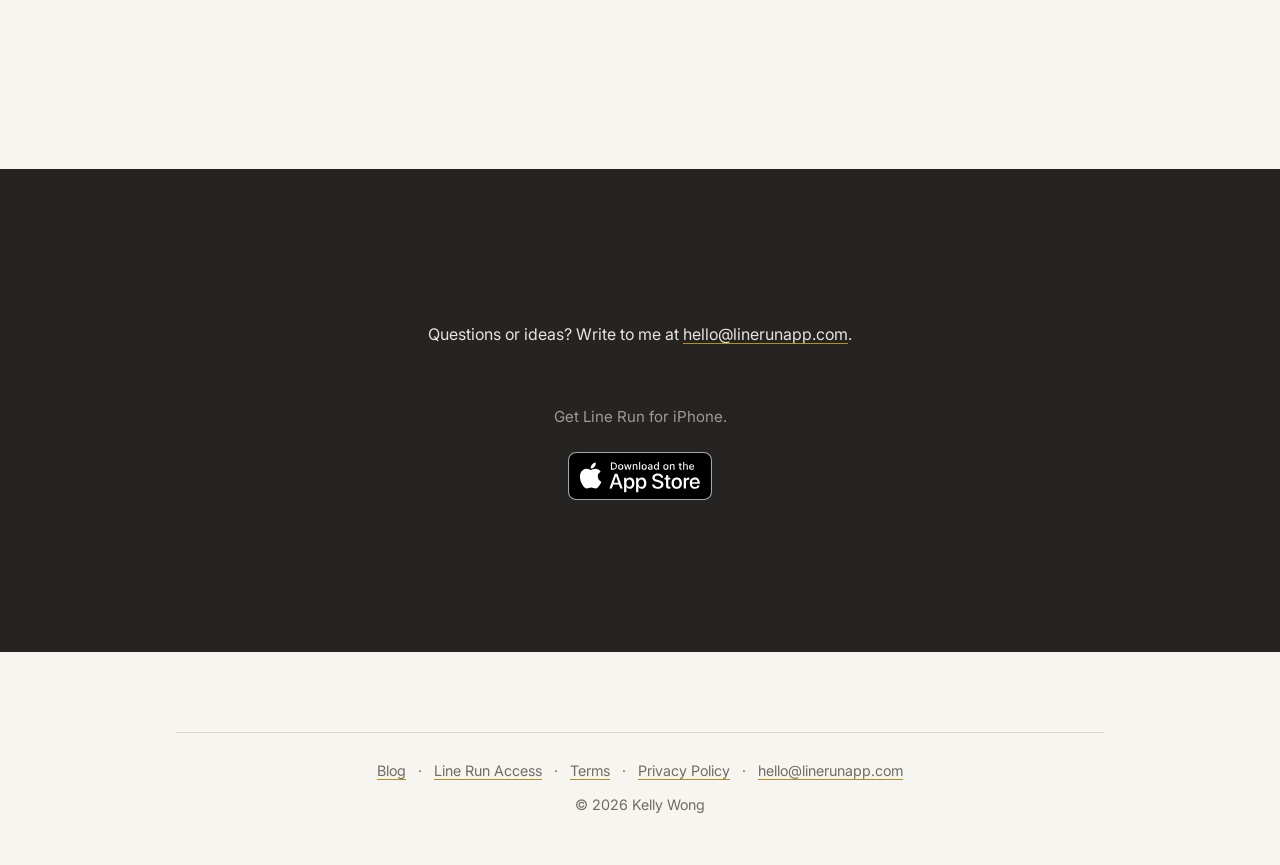
==== commit 8b8ff67b: "Home laurel: open branches like the Instagram art, Apple logo above Selected by, APP STORE EDITORS i" ====
--- a/index.html
+++ b/index.html
@@ -36,7 +36,7 @@
 <main>
 <section class="hero" aria-labelledby="h-hero">
 <div class="page">
-<p class="laurel"><svg class="lr" viewBox="0 0 238 238" width="238" height="238" aria-hidden="true" focusable="false"><defs><path id="lf" d="M0 0C7.5-8.5 21-7.6 30 0C21 7.6 7.5 8.5 0 0Z"/><g id="br"><path d="M122.0 203.9L98.4 201.5L91.4 199.4L84.7 196.8L78.1 193.5L71.9 189.7L66.0 185.4L60.5 180.7L55.4 175.4L50.8 169.8L46.7 163.7L43.2 157.4L40.1 150.7L37.7 143.9L35.9 136.8L34.7 129.6L34.1 122.3L34.1 115.0L34.7 107.8L36.0 100.6L37.9 93.6L40.4 86.7L43.4 80.1L47.0 73.7L51.2 67.7L55.8 62.1" fill="none" stroke="currentColor" stroke-width="1.5" stroke-linecap="round"/><use href="#lf" transform="translate(91.7 199.5) rotate(161) scale(0.837)"/><use href="#lf" transform="translate(91.7 199.5) rotate(233) scale(0.670)"/><use href="#lf" transform="translate(75.8 192.2) rotate(173) scale(0.805)"/><use href="#lf" transform="translate(75.8 192.2) rotate(245) scale(0.644)"/><use href="#lf" transform="translate(61.8 181.8) rotate(184) scale(0.772)"/><use href="#lf" transform="translate(61.8 181.8) rotate(256) scale(0.618)"/><use href="#lf" transform="translate(50.1 168.8) rotate(196) scale(0.740)"/><use href="#lf" transform="translate(50.1 168.8) rotate(268) scale(0.592)"/><use href="#lf" transform="translate(41.4 153.7) rotate(208) scale(0.708)"/><use href="#lf" transform="translate(41.4 153.7) rotate(280) scale(0.566)"/><use href="#lf" transform="translate(35.9 137.1) rotate(220) scale(0.676)"/><use href="#lf" transform="translate(35.9 137.1) rotate(292) scale(0.540)"/><use href="#lf" transform="translate(34.0 119.7) rotate(232) scale(0.643)"/><use href="#lf" transform="translate(34.0 119.7) rotate(304) scale(0.515)"/><use href="#lf" transform="translate(35.7 102.3) rotate(243) scale(0.611)"/><use href="#lf" transform="translate(35.7 102.3) rotate(315) scale(0.489)"/><use href="#lf" transform="translate(40.8 85.6) rotate(255) scale(0.579)"/><use href="#lf" transform="translate(40.8 85.6) rotate(327) scale(0.463)"/><use href="#lf" transform="translate(49.3 70.3) rotate(267) scale(0.546)"/><use href="#lf" transform="translate(49.3 70.3) rotate(339) scale(0.437)"/><use href="#lf" transform="translate(55.8 62.1) rotate(312) scale(0.623)"/></g></defs><use href="#br"/><use href="#br" transform="translate(238 0) scale(-1 1)"/></svg><span class="lk">Selected by</span><span class="lw">App Store<br>Editors</span></p>
+<p class="laurel"><svg class="lb" viewBox="0 0 93 191" aria-hidden="true" focusable="false"><defs><path id="lrf" d="M0 0C7.5-8.7 21-7.8 30 0C21 7.8 7.5 8.7 0 0Z"/><g id="lrb"><path d="M68.2 163.8 L65.7 161.9 L63.2 159.9 L60.7 157.8 L58.4 155.7 L56.1 153.4 L53.9 151.1 L51.7 148.7 L49.6 146.3 L47.7 143.8 L45.7 141.2 L43.9 138.6 L42.2 135.9 L40.5 133.2 L39.0 130.4 L37.5 127.5 L36.1 124.7 L34.8 121.7 L33.6 118.8 L32.5 115.8 L31.5 112.7 L30.6 109.6 L29.8 106.5 L29.1 103.4 L28.5 100.3 L28.0 97.1 L27.6 94.0 L27.3 90.8 L27.1 87.6 L27.0 84.4 L27.0 81.2 L27.1 78.0 L27.3 74.8 L27.6 71.6 L28.0 68.4 L28.6 65.3 L29.2 62.1 L29.9 59.0 L30.7 55.9 L31.6 52.8 L32.6 49.8 L33.7 46.8 L34.9 43.8 L36.2 40.9 L37.6 38.0 L39.1 35.2 L40.7 32.4 L42.3 29.7 L44.1 27.0" fill="none" stroke="currentColor" stroke-width="1.6" stroke-linecap="round"/><use href="#lrf" transform="translate(64.5 161.0) rotate(181) scale(0.82)"/><use href="#lrf" transform="translate(64.5 161.0) rotate(253) scale(0.66)"/><use href="#lrf" transform="translate(53.1 150.3) rotate(190) scale(0.79)"/><use href="#lrf" transform="translate(53.1 150.3) rotate(262) scale(0.64)"/><use href="#lrf" transform="translate(43.5 137.9) rotate(199) scale(0.76)"/><use href="#lrf" transform="translate(43.5 137.9) rotate(271) scale(0.61)"/><use href="#lrf" transform="translate(35.9 124.2) rotate(208) scale(0.74)"/><use href="#lrf" transform="translate(35.9 124.2) rotate(280) scale(0.59)"/><use href="#lrf" transform="translate(30.6 109.4) rotate(217) scale(0.71)"/><use href="#lrf" transform="translate(30.6 109.4) rotate(289) scale(0.56)"/><use href="#lrf" transform="translate(27.6 94.0) rotate(226) scale(0.68)"/><use href="#lrf" transform="translate(27.6 94.0) rotate(298) scale(0.54)"/><use href="#lrf" transform="translate(27.1 78.4) rotate(235) scale(0.65)"/><use href="#lrf" transform="translate(27.1 78.4) rotate(307) scale(0.52)"/><use href="#lrf" transform="translate(29.0 62.8) rotate(244) scale(0.62)"/><use href="#lrf" transform="translate(29.0 62.8) rotate(316) scale(0.49)"/><use href="#lrf" transform="translate(33.4 47.7) rotate(253) scale(0.59)"/><use href="#lrf" transform="translate(33.4 47.7) rotate(325) scale(0.47)"/><use href="#lrf" transform="translate(40.0 33.5) rotate(262) scale(0.56)"/><use href="#lrf" transform="translate(40.0 33.5) rotate(334) scale(0.45)"/><use href="#lrf" transform="translate(44.1 27.0) rotate(304) scale(0.62)"/></g></defs><use href="#lrb"/></svg><span class="lt"><svg class="la" viewBox="0 0 698 833" role="img" aria-label="Apple"><path d="M356 223Q378 223 428 206Q478 188 515 188Q575 188 622 221Q648 239 674 271Q635 304 617 330Q584 377 584 434Q584 496 619 545Q653 595 698 608Q679 668 636 734Q571 832 507 832Q482 832 437 816Q393 800 362 800Q331 800 290 817Q250 833 224 833Q147 833 74 704Q0 575 0 452Q0 337 56 265Q113 192 199 192Q235 192 287 208Q339 223 356 223ZM509 21Q509 52 495 89Q480 126 448 158Q421 185 394 194Q377 200 342 203Q343 128 381 74Q419 20 506 0Q508 6 509 11Q509 16 509 21Z"/></svg><span class="lk">Selected by</span><span class="lw">App Store<br>Editors</span></span><svg class="lb lf" viewBox="0 0 93 191" aria-hidden="true" focusable="false"><use href="#lrb"/></svg></p>
 <h1 id="h-hero">It listens.<br>So you can too.</h1>
 <p class="lead">Line Run gives you your cue and waits for your response, so you can stop reciting and start acting.</p>
 <p class="badge"><a href="https://apps.apple.com/app/id6785331408"><img src="img/app-store-badge.svg" alt="Download on the App Store" width="144" height="48" decoding="async"></a></p>
--- a/style.css
+++ b/style.css
@@ -62,13 +62,16 @@
      font-size: clamp(1.85rem, 4vw, 3.1rem); line-height: 1.14;
      margin: 0 auto var(--gap); max-width: 18ch; overflow-wrap: break-word; text-wrap: balance; }
 h3 { font-weight: 700; font-size: 1rem; margin: 2.2rem 0 0.5rem; }
-.laurel { position: relative; display: flex; flex-direction: column; align-items: center; justify-content: center;
-          width: 238px; height: 238px; margin: -7.5rem auto 2.25rem; max-width: none; text-align: center; }
-.laurel .lr { position: absolute; inset: 0; width: 100%; height: 100%; color: var(--gold); fill: currentColor; }
-.laurel .lk { position: relative; font-size: 0.62rem; line-height: 1; letter-spacing: 0.24em; text-transform: uppercase;
-              color: var(--muted); margin: 0.4rem 0 0.5rem; }
-.laurel .lw { position: relative; font-weight: 700; font-size: 1.12rem; line-height: 1.14; letter-spacing: 0.06em;
-              text-transform: uppercase; color: var(--text); }
+.laurel { display: flex; align-items: center; justify-content: center; gap: 1.1rem; max-width: none;
+          margin: -5.2rem auto 2.25rem; text-align: center; }
+.laurel .lb { display: block; height: 8.6rem; width: auto; color: var(--gold); fill: currentColor; flex: none; }
+.laurel .lf { transform: scaleX(-1); }
+.laurel .lt { display: flex; flex-direction: column; align-items: center; }
+.laurel .la { display: block; width: 1.35rem; height: auto; fill: var(--text); margin: 0 0 0.75rem; }
+.laurel .lk { font-size: 0.6rem; line-height: 1; letter-spacing: 0.3em; text-transform: uppercase;
+              color: var(--muted); margin: 0 0 0.45rem; padding-left: 0.3em; }
+.laurel .lw { font-family: "Inter", -apple-system, BlinkMacSystemFont, "Helvetica Neue", Arial, sans-serif;
+              font-weight: 700; font-size: 1.1rem; line-height: 1.14; letter-spacing: 0.08em; text-transform: uppercase; color: var(--text); }
 .lead { font-size: 1.125rem; line-height: 1.6; color: var(--muted); margin: 0 auto; max-width: 30rem; }
 p { margin: 0 auto 1.1rem; max-width: 31rem; }
 strong { font-weight: 700; }
